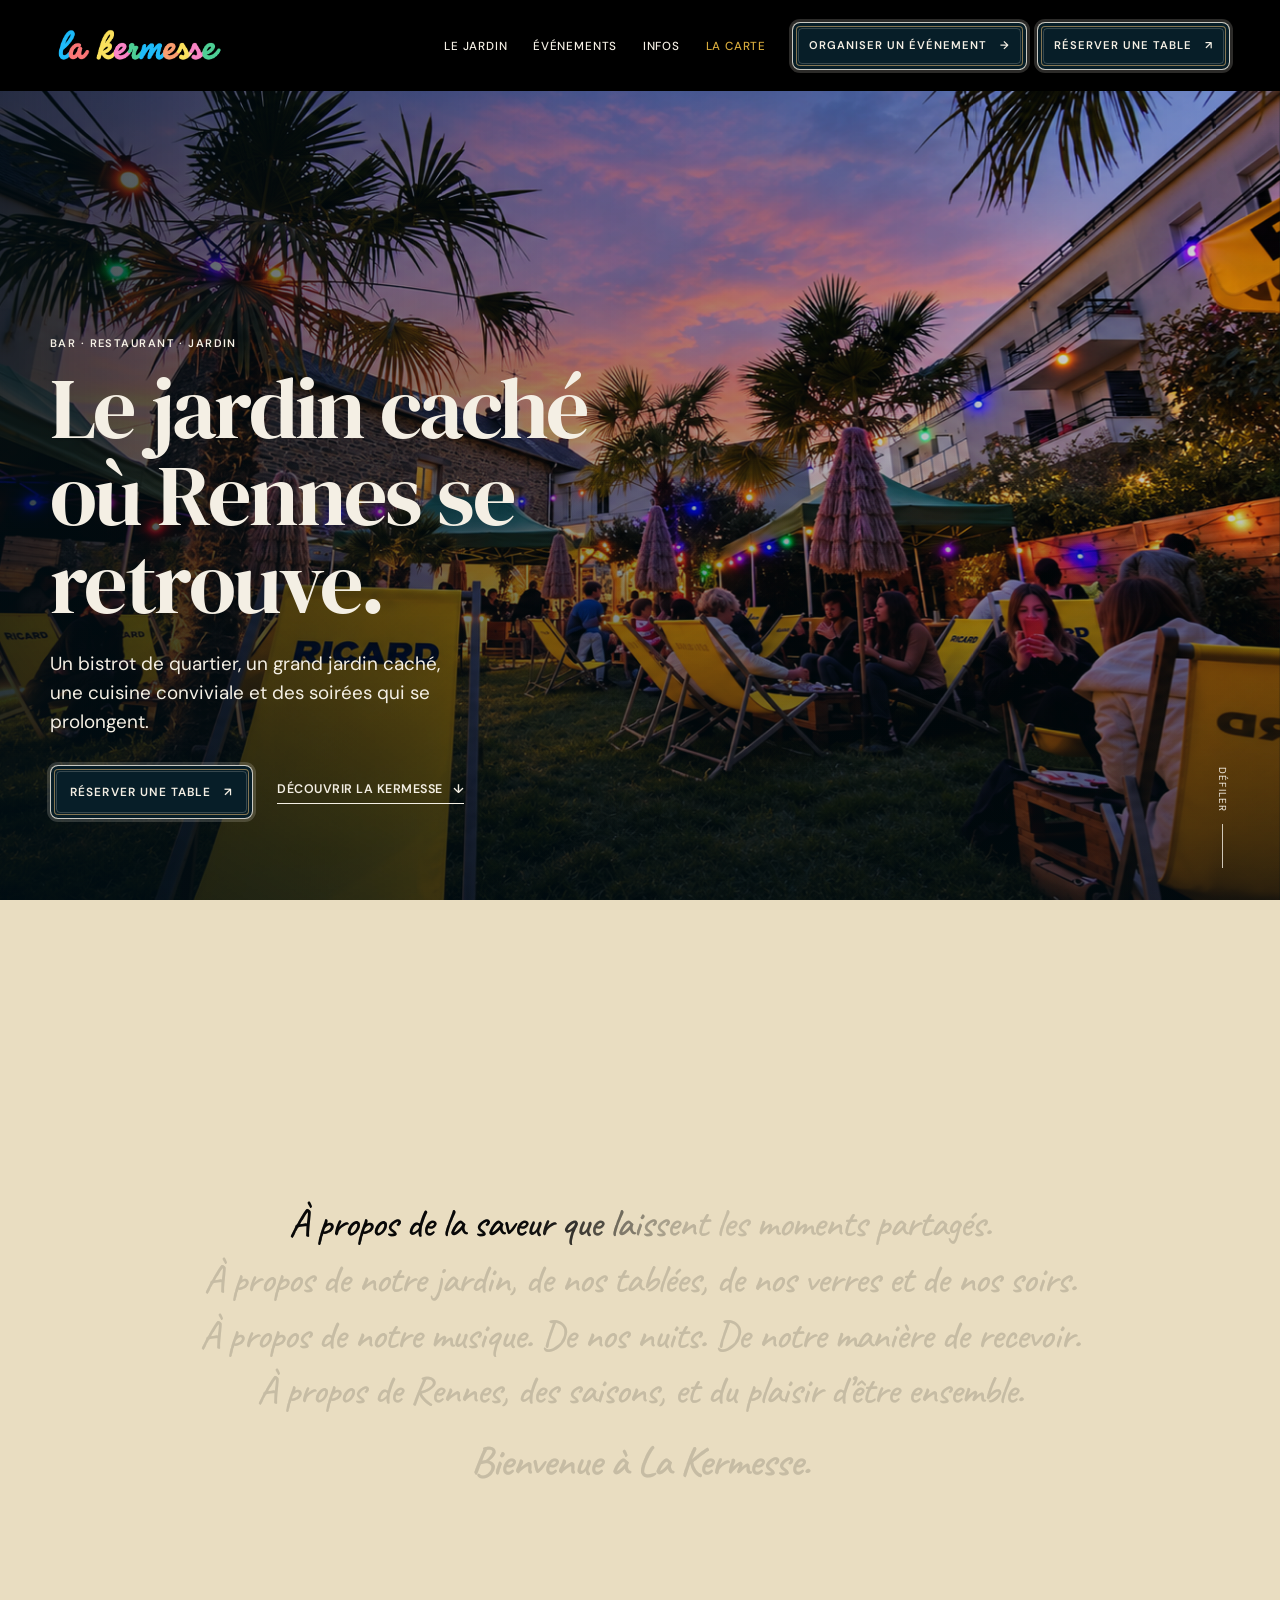
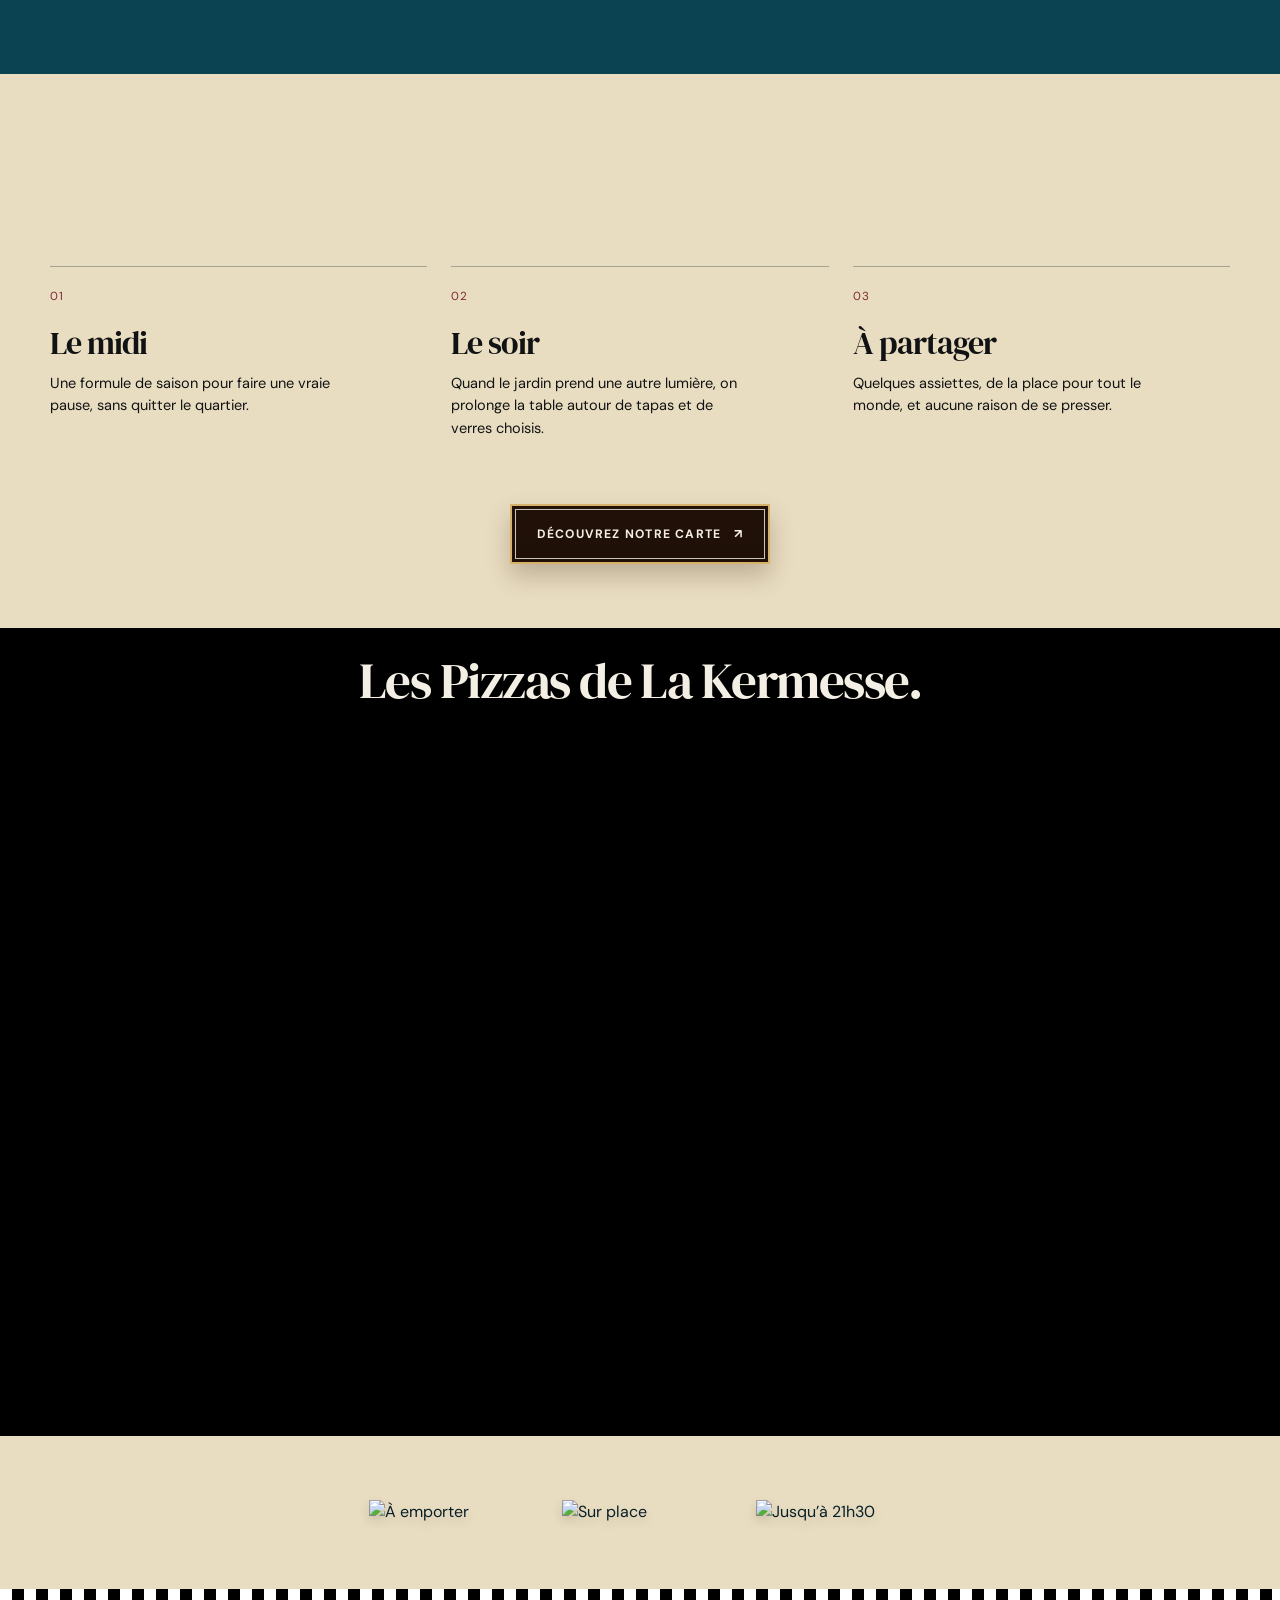
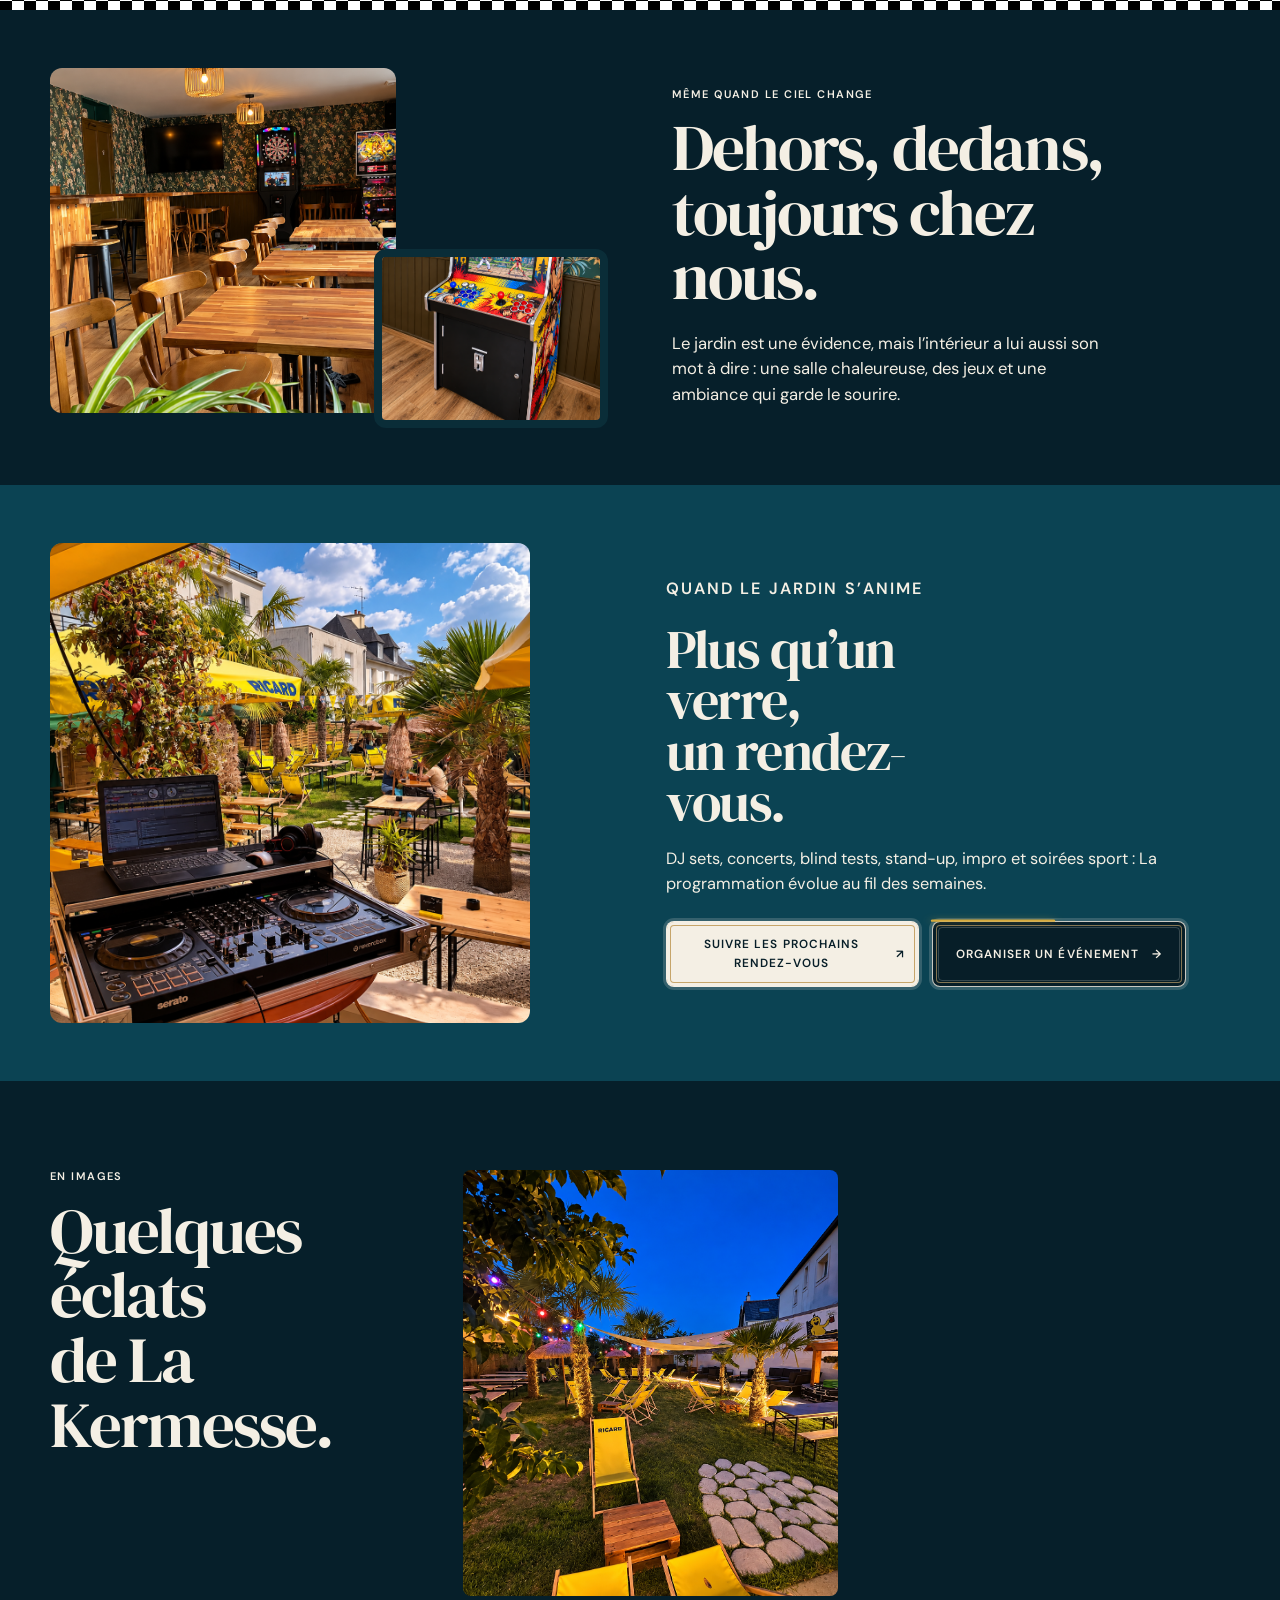
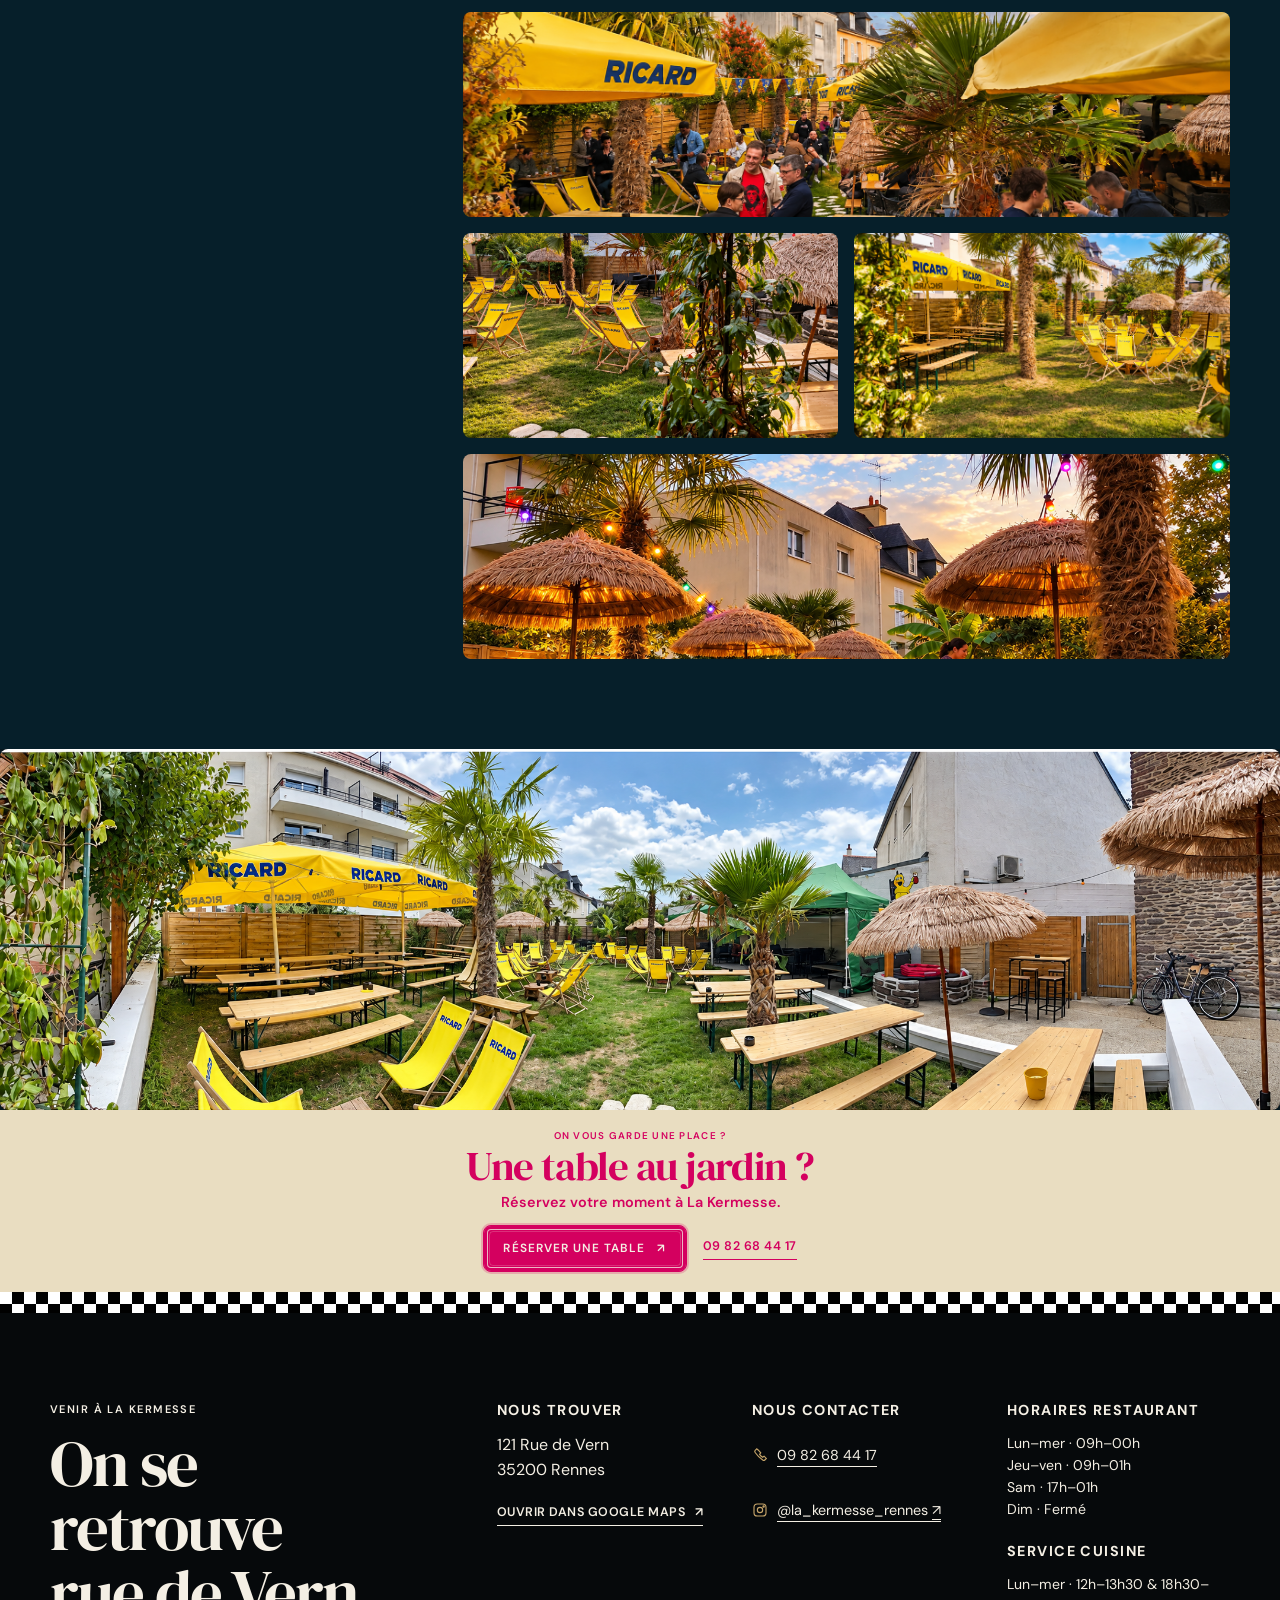
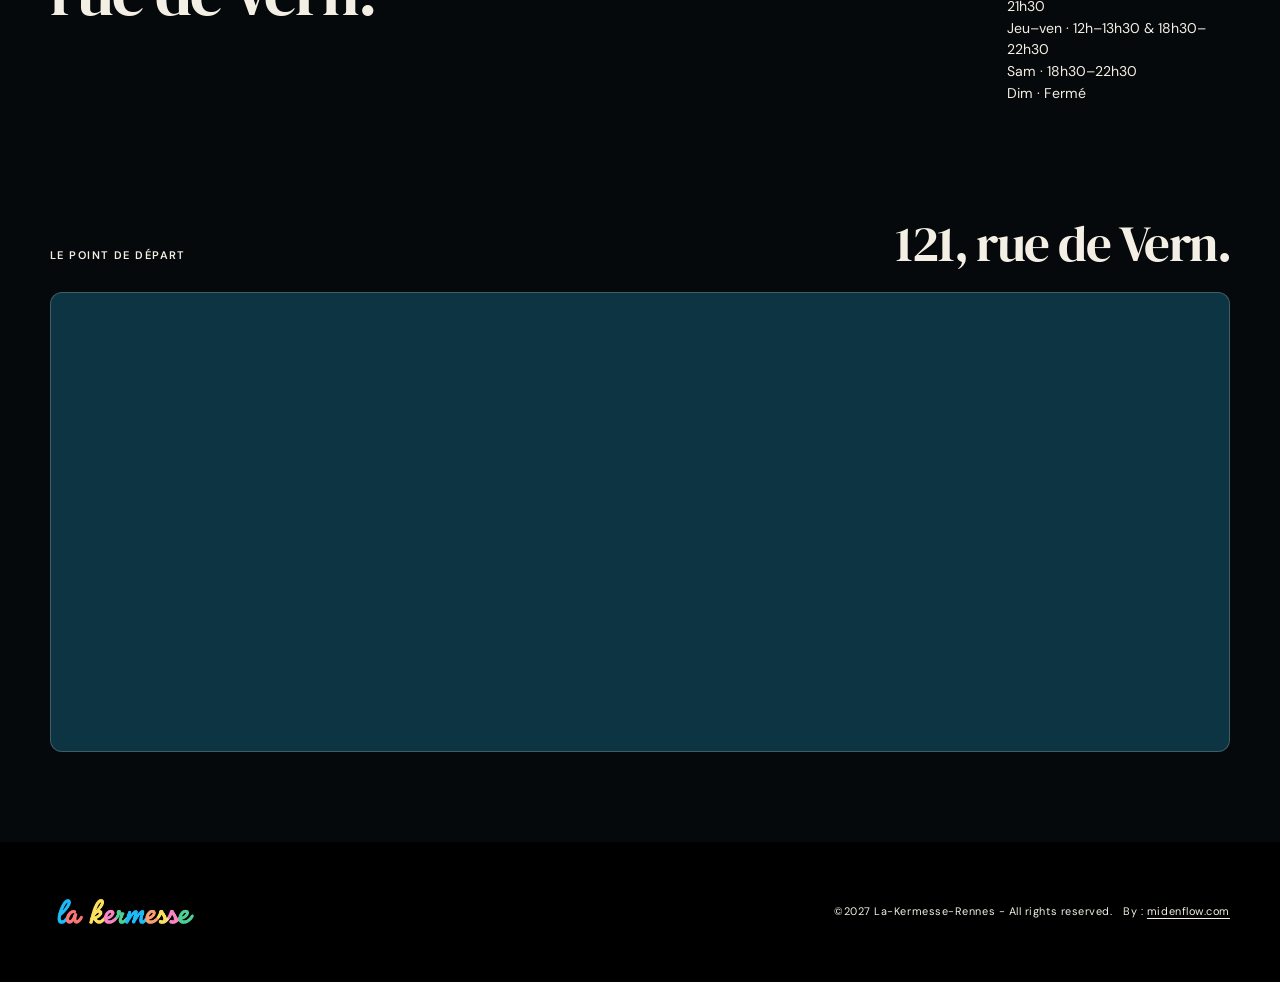
==== index.html @ a11b3341 "feat: add menu page and latest website updates" ====
<!doctype html>
<html lang="fr">
<head>
  <meta charset="utf-8">
  <meta name="viewport" content="width=device-width, initial-scale=1">
  <title>La Kermesse Rennes | Bar, Restaurant &amp; Jardin</title>
  <meta name="description" content="La Kermesse, bar-restaurant et bar à tapas à Rennes : cuisine conviviale, grande terrasse et jardin caché au 121 Rue de Vern.">
  <meta property="og:title" content="La Kermesse Rennes | Bar, Restaurant & Jardin">
  <meta property="og:description" content="Un bistrot de quartier, un grand jardin caché et des soirées qui se prolongent.">
  <meta property="og:type" content="website">
  <meta property="og:image" content="assets/images/01_hero_sunset_people.png">
  <meta name="theme-color" content="#06171f">
  <link rel="icon" type="image/png" href="assets/images/la-kermesse-wordmark-transparent.png">
  <link rel="preconnect" href="https://fonts.googleapis.com">
  <link rel="preconnect" href="https://fonts.gstatic.com" crossorigin>
  <link href="https://fonts.googleapis.com/css2?family=Caveat:wght@500;600;700&family=DM+Sans:opsz,wght@9..40,400;9..40,500;9..40,600&family=DM+Serif+Display:ital@0;1&display=swap" rel="stylesheet">
  <link rel="stylesheet" href="assets/css/styles.css?v=homepage-sidebar-desktop">
  <script type="application/ld+json">
  {"@context":"https://schema.org","@type":"Restaurant","name":"La Kermesse","description":"Bar-restaurant avec jardin et terrasse à Rennes.","address":{"@type":"PostalAddress","streetAddress":"121 Rue de Vern","postalCode":"35200","addressLocality":"Rennes","addressCountry":"FR"},"telephone":"+33982684417","sameAs":["https://www.instagram.com/la_kermesse_rennes/?hl=fr"],"servesCuisine":"Cuisine de saison, tapas"}
  </script>
</head>
<body>
  <a class="skip-link" href="#main">Aller au contenu</a>
  <header class="site-header" data-header>
    <a class="brand" href="#top" aria-label="La Kermesse — accueil"><img src="assets/images/la-kermesse-wordmark-transparent.png" alt="La Kermesse"></a>
    <button class="menu-toggle" type="button" aria-expanded="false" aria-controls="site-menu"><span></span><span></span><span class="sr-only">Ouvrir le menu</span></button>
    <nav id="site-menu" class="site-nav" aria-label="Navigation principale">
      <a href="#jardin">Le Jardin</a>
      <a href="#evenements">Événements</a>
      <a href="#infos">Infos</a>
      <a href="carte.html">La Carte</a>
      <div class="site-nav__actions">
        <a class="button button--nav site-nav__event-button" href="reservation.html?mode=privatisation">Organiser un événement <span aria-hidden="true">→</span></a>
        <a class="button button--nav" href="reservation.html">Réserver une table <span aria-hidden="true">↗</span></a>
      </div>
    </nav>
  </header>

  <main id="main">
    <section id="top" class="hero" aria-labelledby="hero-title">
      <picture>
        <source media="(max-width: 600px)" srcset="assets/images/02_evening_garden_empty_vertical.png">
        <img class="hero__image" src="assets/images/01_hero_sunset_people.png" alt="Le jardin de La Kermesse au coucher du soleil" fetchpriority="high">
      </picture>
      <div class="hero__veil"></div>
      <div class="hero__content wrap">
        <p class="eyebrow hero__eyebrow">BAR · RESTAURANT · JARDIN</p>
        <h1 id="hero-title">Le jardin caché<br>où Rennes se retrouve.</h1>
        <p class="hero__lede">Un bistrot de quartier, un grand jardin caché, une cuisine conviviale et des soirées qui se prolongent.</p>
        <div class="hero__actions">
          <a class="button" href="reservation.html">Réserver une table <span aria-hidden="true">↗</span></a>
          <a class="text-link text-link--light" href="#histoire">Découvrir La Kermesse <span aria-hidden="true">↓</span></a>
        </div>
      </div>
      <p class="hero__scroll" aria-hidden="true">Défiler <span></span></p>
    </section>

    <section id="histoire" class="story" data-story aria-label="L’esprit Kermesse">
      <div class="story__sticky">
        <p class="sr-only">À propos de la saveur que laissent les moments partagés. À propos de notre jardin, de nos tablées, de nos verres et de nos soirs. À propos de notre musique. De nos nuits. De notre manière de recevoir. À propos de Rennes, des saisons, et du plaisir d’être ensemble. Bienvenue à La Kermesse.</p>
        <div class="story__lines" aria-hidden="true">
          <p class="story__line">À propos de la saveur que laissent les moments partagés.</p>
          <p class="story__line">À propos de notre jardin, de nos tablées, de nos verres et de nos soirs.</p>
          <p class="story__line">À propos de notre musique. De nos nuits. De notre manière de recevoir.</p>
          <p class="story__line">À propos de Rennes, des saisons, et du plaisir d’être ensemble.</p>
          <p class="story__line story__line--welcome">Bienvenue à La Kermesse.</p>
        </div>
      </div>
    </section>

    <section id="jardin" class="garden section" aria-labelledby="garden-title">
      <div class="wrap garden__intro reveal">
        <p class="eyebrow">Le jardin caché</p>
        <h2 id="garden-title">Une guinguette qui ne se laisse pas deviner.</h2>
      </div>
      <div class="garden__layout wrap">
        <figure class="garden__primary image-frame reveal"><img src="assets/images/03_day_garden_framed_arch.png" alt="Le jardin arboré et les transats de La Kermesse" loading="lazy" width="1047" height="1502"></figure>
        <div class="garden__text reveal">
          <p>Palmiers, tables au soleil, transats et grands éclats de rire : le jardin est le cœur battant de La Kermesse. Une vraie respiration urbaine, à partager en famille ou entre amis.</p>
          <a class="text-link" href="reservation.html">Réserver au jardin <span aria-hidden="true">→</span></a>
        </div>
        <figure class="garden__secondary image-frame reveal"><img src="assets/images/09_day_garden_wide.png" alt="Grande terrasse ensoleillée de La Kermesse" loading="lazy" width="1672" height="941"></figure>
        <figure class="garden__tertiary image-frame reveal"><img src="assets/images/14_garden_center_canopy.png" alt="Le jardin sous sa voile d'ombrage" loading="lazy" width="1849" height="851"></figure>
      </div>
    </section>

    <section id="carte" class="table-section section" aria-labelledby="table-title">
      <div class="wrap table-section__top">
        <div class="reveal">
          <p class="eyebrow">À table</p>
          <h2 id="table-title">Simple, de saison, à partager.</h2>
        </div>
      </div>
      <div class="wrap moments">
        <article class="moment reveal"><span>01</span><h3>Le midi</h3><p>Une formule de saison pour faire une vraie pause, sans quitter le quartier.</p></article>
        <article class="moment reveal"><span>02</span><h3>Le soir</h3><p>Quand le jardin prend une autre lumière, on prolonge la table autour de tapas et de verres choisis.</p></article>
        <article class="moment reveal"><span>03</span><h3>À partager</h3><p>Quelques assiettes, de la place pour tout le monde, et aucune raison de se presser.</p></article>
      </div>
      <div class="wrap table-section__cta reveal">
        <a class="menu-link-button" href="carte.html">Découvrez notre carte <span aria-hidden="true">↗</span></a>
      </div>
      <section class="pizza-showcase" data-pizza-showcase aria-labelledby="pizza-title">
        <div class="pizza-showcase__sticky">
          <div class="pizza-showcase__header wrap">
            <h3 id="pizza-title">Les Pizzas de La Kermesse.</h3>
          </div>
          <div class="pizza-showcase__viewport" data-pizza-viewport>
            <div class="pizza-showcase__track" data-pizza-list></div>
          </div>
        </div>
      </section>
      <section class="pizza-info-band" aria-label="Disponibilité des pizzas">
        <div class="pizza-info-band__papers">
          <img class="pizza-info-band__paper pizza-info-band__paper--takeaway" src="assets/images/pizza-info/A emporter.png" alt="À emporter">
          <img class="pizza-info-band__paper pizza-info-band__paper--dine-in" src="assets/images/pizza-info/Sur place.png" alt="Sur place">
          <img class="pizza-info-band__paper pizza-info-band__paper--hours" src="assets/images/pizza-info/Jusqu'à 21h30.png" alt="Jusqu’à 21h30">
        </div>
        <div class="pizza-info-band__checker" aria-hidden="true"></div>
      </section>
    </section>

    <section class="living section wrap" aria-labelledby="living-title">
      <div class="living__images reveal"><figure><img src="assets/images/06_indoor_room.png" alt="La salle intérieure chaleureuse de La Kermesse" loading="lazy" width="941" height="1672"></figure><figure><img src="assets/images/08_arcade_machine.png" alt="Borne d'arcade dans la salle de La Kermesse" loading="lazy" width="1086" height="1448"></figure></div>
      <div class="living__copy reveal"><p class="eyebrow">Même quand le ciel change</p><h2 id="living-title">Dehors, dedans, toujours chez nous.</h2><p>Le jardin est une évidence, mais l’intérieur a lui aussi son mot à dire : une salle chaleureuse, des jeux et une ambiance qui garde le sourire.</p></div>
    </section>

    <section id="evenements" class="events section" aria-labelledby="events-title">
      <div class="events__inner wrap">
        <div class="events__image"><img src="assets/images/04_dj_booth_event.png" alt="DJ installé dans le jardin de La Kermesse" loading="lazy" width="1087" height="1447"></div>
        <div class="events__content reveal"><p class="eyebrow">Quand le jardin s’anime</p><h2 id="events-title">Plus qu’un verre,<br>un rendez-vous.</h2><p>DJ sets, concerts, blind tests, stand-up, impro et soirées sport : La programmation évolue au fil des semaines.</p><div class="events__actions"><a class="button button--cream" href="https://www.instagram.com/la_kermesse_rennes/?hl=fr" target="_blank" rel="noopener">Suivre les prochains rendez-vous <span aria-hidden="true">↗</span></a><a class="button events__private-button" href="reservation.html?mode=privatisation"><svg class="events__private-tracer" viewBox="0 0 100 42" preserveAspectRatio="none" aria-hidden="true" focusable="false"><rect x="1" y="1" width="98" height="40" pathLength="100" /></svg>Organiser un événement <span aria-hidden="true">→</span></a></div></div>
      </div>
    </section>

    <section class="gallery section wrap" aria-labelledby="gallery-title">
      <div class="gallery__heading reveal"><p class="eyebrow">En images</p><h2 id="gallery-title">Quelques éclats<br>de La Kermesse.</h2></div>
      <div class="gallery__grid">
        <figure class="gallery__item gallery__item--tall reveal"><img src="assets/images/02_evening_garden_empty_vertical.png" alt="Le jardin à l'heure bleue" loading="lazy" width="1087" height="1447"></figure>
        <figure class="gallery__item gallery__item--wide reveal"><img src="assets/images/10_people_garden_group.png" alt="Une ambiance conviviale dans le jardin" loading="lazy" width="1672" height="941"></figure>
        <figure class="gallery__item reveal"><img src="assets/images/07_day_garden_foreground_plant.png" alt="Végétation et terrasse au jardin" loading="lazy" width="1087" height="1447"></figure>
        <figure class="gallery__item reveal"><img src="assets/images/13_garden_left_entrance.png" alt="Terrasse et palmiers de La Kermesse" loading="lazy" width="1851" height="850"></figure>
        <figure class="gallery__item gallery__item--wide reveal"><img src="assets/images/05_golden_hour_people.png" alt="Les clients dans le jardin à l'heure dorée" loading="lazy" width="1254" height="1254"></figure>
      </div>
    </section>

    <figure class="pano" aria-label="Vue panoramique du jardin"><img src="assets/images/12_pano_terrace.png" alt="Vue panoramique de la terrasse de La Kermesse" loading="lazy" width="2160" height="728"></figure>

    <section class="reserve-band section" aria-labelledby="reserve-title"><div class="wrap reserve-band__inner reveal"><p class="eyebrow">On vous garde une place ?</p><h2 id="reserve-title">Une table au jardin ?</h2><p>Réservez votre moment à La Kermesse.</p><div><a class="button button--cream" href="reservation.html">Réserver une table <span aria-hidden="true">↗</span></a><a class="text-link text-link--light" href="tel:+33982684417">09 82 68 44 17</a></div></div><div class="reserve-band__checker" aria-hidden="true"></div></section>

    <section id="infos" class="info section wrap" aria-labelledby="info-title">
      <div class="info__intro reveal"><p class="eyebrow">Venir à La Kermesse</p><h2 id="info-title">On se retrouve<br>rue de Vern.</h2></div>
      <div class="info__details reveal"><div><h3>Nous trouver</h3><address>121 Rue de Vern<br>35200 Rennes</address><a class="text-link" href="https://www.google.com/maps/search/?api=1&query=121+Rue+de+Vern,+35200+Rennes,+France" target="_blank" rel="noopener">Ouvrir dans Google Maps <span aria-hidden="true">↗</span></a></div><div><h3>Nous contacter</h3><a class="info-link info-link--icon" href="tel:+33982684417"><svg viewBox="0 0 24 24" aria-hidden="true" focusable="false"><path d="M7.1 2.8 4.8 5.1c-.8.8-.8 2.2-.1 3.1 3.2 4.5 6.9 8.2 11.4 11.4.9.7 2.3.7 3.1-.1l2.3-2.3-3.4-3.4-2.2 1.6c-1.8-1.1-3.3-2.6-4.4-4.4l1.6-2.2-3.5-4z"/></svg><span>09 82 68 44 17</span></a><a class="info-link info-link--icon" href="https://www.instagram.com/la_kermesse_rennes/?hl=fr" target="_blank" rel="noopener"><svg viewBox="0 0 24 24" aria-hidden="true" focusable="false"><rect x="3" y="3" width="18" height="18" rx="5"/><circle cx="12" cy="12" r="4"/><circle cx="17.4" cy="6.6" r="1"/></svg><span>@la_kermesse_rennes <span aria-hidden="true">↗</span></span></a></div><div class="hours"><h3>Horaires restaurant</h3><p>Lun–mer · 09h–00h<br>Jeu–ven · 09h–01h<br>Sam · 17h–01h<br>Dim · Fermé</p><h3>Service cuisine</h3><p>Lun–mer · 12h–13h30 &amp; 18h30–21h30<br>Jeu–ven · 12h–13h30 &amp; 18h30–22h30<br>Sam · 18h30–22h30<br>Dim · Fermé</p></div></div>
    </section>
    <section class="map-section wrap reveal" aria-labelledby="map-title"><div class="map-section__head"><p class="eyebrow">Le point de départ</p><h2 id="map-title">121, rue de Vern.</h2></div><div class="map-frame"><iframe title="Carte interactive : La Kermesse, 121 Rue de Vern, Rennes" src="https://www.google.com/maps?q=121+Rue+de+Vern,+35200+Rennes,+France&amp;z=15&amp;output=embed" loading="lazy" referrerpolicy="no-referrer-when-downgrade" allowfullscreen></iframe></div></section>
  </main>
  <footer class="site-footer"><div class="wrap"><a class="brand brand--footer" href="#top" aria-label="La Kermesse — haut de page"><img src="assets/images/la-kermesse-wordmark-transparent.png" alt="La Kermesse"></a><p>©2027 La-Kermesse-Rennes - All rights reserved. &nbsp; By : <a href="https://midenflow.com" target="_blank" rel="noopener">midenflow.com</a></p></div></footer>
  <script src="assets/data/menu-data.js"></script>
  <script src="assets/js/site.js?v=homepage-menu-link"></script>
</body>
</html>
---- assets/css/styles.css ----
:root {
  --ink: #071e28;
  --petrol: #0d3442;
  --night: #06171f;
  --cream: #f4efe4;
  --sand: #dfd2bc;
  --gold: #c6a56a;
  --gold-glint: #d6aa3c;
  --accent-pink: #d4005f;
  --line: rgba(244, 239, 228, .22);
  --radius-sm: 8px;
  --radius-md: 12px;
  --grain-image: url("data:image/svg+xml,%3Csvg xmlns='http://www.w3.org/2000/svg' width='180' height='180' viewBox='0 0 180 180'%3E%3Cfilter id='n'%3E%3CfeTurbulence type='fractalNoise' baseFrequency='.9' numOctaves='3' stitchTiles='stitch'/%3E%3C/filter%3E%3Crect width='100%25' height='100%25' filter='url(%23n)' opacity='.68'/%3E%3C/svg%3E");
  --texture-wood: url("../images/textures/dark-wood.png");
  --texture-cream: url("../images/textures/cream-texture.png");
  --texture-petrol-light: url("../images/textures/petrol-light.png");
  --texture-petrol-dark: url("../images/textures/petrol-dark.png");
  --texture-dark: url("../images/textures/dark-texture.png");
  --serif: "DM Serif Display", Georgia, serif;
  --sans: "DM Sans", Arial, sans-serif;
  --wrap: 1180px;
}

* { box-sizing: border-box; }
html { scroll-behavior: smooth; }
body { margin: 0; background: var(--night); color: var(--cream); font-family: var(--sans); font-size: 16px; line-height: 1.55; }
img { display: block; max-width: 100%; }
a { color: inherit; text-decoration: none; }
button { font: inherit; }
h1, h2, h3, h4, p { margin-top: 0; }
h1, h2, h3 { font-family: var(--serif); font-weight: 400; line-height: .99; letter-spacing: -.03em; }
h1 { font-size: clamp(3.8rem, 8.3vw, 8.1rem); }
h2 { font-size: clamp(2.65rem, 5.1vw, 5rem); }
h3 { font-size: 2rem; }

.sr-only { position: absolute !important; width: 1px; height: 1px; padding: 0; margin: -1px; overflow: hidden; clip: rect(0, 0, 0, 0); white-space: nowrap; border: 0; }
.skip-link { position: fixed; z-index: 100; top: 1rem; left: 1rem; padding: .6rem .9rem; background: var(--cream); color: var(--ink); transform: translateY(-200%); }
.skip-link:focus { transform: none; }
.wrap { width: min(calc(100% - 3rem), var(--wrap)); margin-inline: auto; }
.section { padding: clamp(4.5rem, 7vw, 6.5rem) 0; }
.eyebrow { margin: 0 0 .9rem; font-size: .69rem; font-weight: 600; line-height: 1.2; letter-spacing: .13em; text-transform: uppercase; }

.button { position: relative; isolation: isolate; display: inline-flex; align-items: center; justify-content: center; gap: .8rem; min-height: 3.35rem; padding: .85rem 1.2rem; border: 1px solid rgba(244, 239, 228, .82); border-radius: var(--radius-sm); background: var(--ink); box-shadow: inset 0 0 0 3px var(--ink), inset 0 0 0 4px rgba(198, 165, 106, .66), 0 0 0 3px rgba(244, 239, 228, .18); color: var(--cream); font-size: .74rem; font-weight: 600; letter-spacing: .09em; text-align: center; text-transform: uppercase; transition: transform .25s ease, background .25s ease, box-shadow .25s ease, color .25s ease; }
.button::after { content: ""; position: absolute; inset: 5px; border: 1px solid rgba(244, 239, 228, .2); border-radius: 4px; pointer-events: none; transition: inset .25s ease, border-color .25s ease; }
.button:hover { background: #143f4e; color: var(--cream); box-shadow: inset 0 0 0 3px #143f4e, inset 0 0 0 4px var(--gold), 0 0 0 4px rgba(198, 165, 106, .36); transform: translateY(-2px); }
.button:hover::after { inset: 3px; border-color: rgba(244, 239, 228, .55); }
.button:focus-visible, .text-link:focus-visible, .info-link:focus-visible { outline: 2px solid var(--gold); outline-offset: 4px; }
.button--cream { background: var(--cream); color: var(--ink); box-shadow: inset 0 0 0 3px var(--cream), inset 0 0 0 4px var(--gold), 0 0 0 3px rgba(244, 239, 228, .18); }
.button--cream:hover { background: #fffaf0; color: var(--ink); }
.button--nav { min-height: 3rem; padding: .7rem 1rem; font-size: .7rem; }
.text-link { display: inline-flex; gap: .6rem; padding-bottom: .2rem; border-bottom: 1px solid currentColor; font-size: .78rem; font-weight: 600; letter-spacing: .04em; text-transform: uppercase; transition: opacity .2s; }
.text-link:hover { opacity: .66; }
.text-link--light { color: var(--cream); }

.site-header { position: absolute; z-index: 10; top: 0; right: 0; left: 0; display: flex; align-items: center; justify-content: space-between; height: 5.7rem; padding: 0 max(1.5rem, calc((100vw - var(--wrap)) / 2)); background: #000; color: var(--cream); transition: background .25s, box-shadow .25s; }
.site-header.is-scrolled { position: fixed; background: #000; box-shadow: 0 1px 0 rgba(255, 255, 255, .1); backdrop-filter: blur(10px); }
.brand { display: block; width: 178px; height: 52px; overflow: hidden; }
.brand img { width: 100%; height: 100%; object-fit: cover; object-position: center 52%; }
.site-nav { display: flex; align-items: center; gap: 1.6rem; font-size: .73rem; font-weight: 500; letter-spacing: .07em; text-transform: uppercase; }
.site-nav > a:not(.button) { transition: opacity .2s; }
.site-nav > a:not(.button):hover { opacity: .65; }
.site-nav > a[href="carte.html"] { color: var(--gold-glint); }
.site-nav__actions { display: flex; align-items: center; gap: .65rem; }
.menu-toggle { display: none; padding: .7rem; border: 0; background: none; color: inherit; }
.menu-toggle > span:not(.sr-only) { display: block; width: 1.65rem; height: 1px; margin: .38rem; background: currentColor; }

.hero { position: relative; display: grid; align-items: end; min-height: 100svh; overflow: hidden; background: var(--night); color: var(--cream); }
.hero picture, .hero__image, .hero__veil { position: absolute; inset: 0; width: 100%; height: 100%; }
.hero__image { object-fit: cover; object-position: center 52%; animation: hero-enter 1.6s ease-out both; }
.hero__veil { background: linear-gradient(90deg, rgba(1, 14, 20, .76), rgba(1, 14, 20, .34) 46%, rgba(1, 14, 20, .16)), linear-gradient(0deg, rgba(1, 14, 20, .58), transparent 50%); }
.hero__content { position: relative; z-index: 1; padding-bottom: clamp(4rem, 9vh, 7rem); }
.hero__eyebrow { animation: rise .7s .25s both; }
.hero h1 { max-width: 710px; margin-bottom: 1.35rem; font-size: clamp(3.5rem, 6.7vw, 6.7rem); line-height: 1.02; animation: rise .8s .34s both; }
.hero__lede { max-width: 415px; margin-bottom: 1.8rem; font-size: clamp(1rem, 1.6vw, 1.18rem); animation: rise .8s .45s both; }
.hero__actions { display: flex; align-items: center; gap: 1.5rem; animation: rise .8s .56s both; }
.hero__scroll { position: absolute; right: max(1.5rem, calc((100vw - var(--wrap)) / 2)); bottom: 2rem; display: flex; align-items: center; gap: .7rem; margin: 0; font-size: .63rem; letter-spacing: .12em; writing-mode: vertical-rl; text-transform: uppercase; }
.hero__scroll span { width: 1px; height: 44px; background: var(--cream); opacity: .8; }

.story, .living, .gallery, .info, .map-section { width: 100%; padding-inline: max(1.5rem, calc((100vw - var(--wrap)) / 2)); }
.story { position: relative; isolation: isolate; min-height: 205svh; padding-block: 0; background-color: #e9ddc1; color: #080808; }
.story::before { content: ""; position: absolute; z-index: 0; inset: 0; background: var(--texture-cream) 50% center / cover no-repeat; animation: texture-pan-left 34s ease-in-out infinite alternate; pointer-events: none; will-change: background-position; }
.story__sticky { position: sticky; z-index: 1; top: 0; display: grid; align-items: center; min-height: 100svh; padding-block: clamp(4.5rem, 9vh, 7.5rem); }
.story__lines { width: min(1120px, 82vw); margin-inline: auto; text-align: center; }
.story__line { max-width: 100%; margin: 0 0 clamp(.42rem, 1vw, .82rem); color: #080808; font-family: "Caveat", cursive; font-size: clamp(2rem, 3.1vw, 3.9rem); font-weight: 500; letter-spacing: -.025em; line-height: 1.08; text-align: center; text-wrap: balance; }
.story__char { opacity: .15; text-shadow: 0 .25px 0 rgba(0, 0, 0, .32); will-change: opacity; }
.story__line--welcome { margin-top: clamp(1rem, 2.2vw, 1.7rem); font-size: clamp(2.1rem, 3.3vw, 4.05rem); font-weight: 600; }

.garden { position: relative; isolation: isolate; overflow: hidden; background-color: #0b4353; color: var(--cream); }
.garden::before { content: ""; position: absolute; z-index: 0; inset: -7% -9%; background: var(--texture-petrol-light) 48% center / cover no-repeat; animation: texture-drift-left 38s -6s ease-in-out infinite alternate; pointer-events: none; will-change: transform; }
.garden > * { position: relative; z-index: 1; }
.garden__intro { display: grid; grid-template-columns: 1fr 2fr; align-items: end; margin-bottom: 2.8rem; }
.garden__intro h2 { max-width: 690px; margin: 0; }
.garden__layout { display: grid; grid-template-columns: 1.06fr .72fr .75fr; grid-template-rows: auto auto; align-items: center; gap: 1.5rem; }
.garden figure { margin: 0; }
.image-frame { overflow: hidden; padding: .45rem; border: 1px solid var(--line); border-radius: var(--radius-md); }
.image-frame img { width: 100%; height: 100%; object-fit: cover; }
.garden__primary { grid-row: span 2; height: 590px; }
.garden__primary img { object-position: center; }
.garden__text { padding: 1rem 1.5rem 1rem 2rem; font-size: 1.04rem; }
.garden__text p { margin-bottom: 1.6rem; }
.garden__secondary { height: 230px; }
.garden__tertiary { grid-column: 2 / 4; height: 240px; }

.table-section { position: relative; isolation: isolate; padding-top: clamp(3.75rem, 5vw, 4.75rem); padding-bottom: 0; background-color: #e9ddc1; color: #111213; }
.table-section::before { content: ""; position: absolute; z-index: 0; inset: 0; background: var(--texture-cream) 54% center / cover no-repeat; animation: texture-pan-left 36s -12s ease-in-out infinite alternate; pointer-events: none; will-change: background-position; }
.table-section > * { position: relative; z-index: 1; }
.table-section .eyebrow { color: #7e2a34; }
.table-section__top { display: block; }
.table-section h2 { margin-bottom: 0; white-space: nowrap; }
.moments { display: grid; grid-template-columns: repeat(3, 1fr); gap: 1.5rem; margin-top: clamp(1.8rem, 2.8vw, 2.5rem); }
.moment { padding-top: 1rem; border-top: 1px solid rgba(7, 30, 40, .3); }
.moment > span { color: #7e2a34; font-size: .73rem; letter-spacing: .09em; }
.moment h3 { margin: 1.3rem 0 .8rem; font-size: 2rem; }
.moment p { max-width: 290px; margin-bottom: 0; font-size: .91rem; }
.table-section__cta { display: flex; justify-content: center; padding-block: clamp(2.75rem, 5vw, 4.5rem); }
.menu-link-button { display: inline-flex; align-items: center; justify-content: center; gap: .8rem; min-height: 3.7rem; padding: .85rem 1.55rem; border: 2px solid rgba(240, 201, 119, .88); outline: 1px solid rgba(244, 239, 228, .8); outline-offset: -6px; background-color: #241309; background-image: linear-gradient(rgba(24, 11, 4, .28), rgba(24, 11, 4, .42)), var(--texture-wood); background-position: center; background-size: cover; box-shadow: 0 12px 24px rgba(52, 28, 9, .24); color: var(--cream); font-size: .76rem; font-weight: 700; letter-spacing: .1em; text-align: center; text-transform: uppercase; transition: transform .2s ease, box-shadow .2s ease, background-color .2s ease; }
.menu-link-button:hover { transform: translateY(-2px); box-shadow: 0 16px 28px rgba(52, 28, 9, .32); }
.menu-link-button:focus-visible { outline: 3px solid #7e2a34; outline-offset: 4px; }
.menu-link-button span { font-size: 1.05em; }
.pizza-showcase { --pizza-background: #000; --pizza-foreground: var(--cream); position: relative; margin-top: 0; overflow: clip; background: var(--pizza-background); color: var(--pizza-foreground); }
.pizza-showcase__sticky { padding: clamp(2.25rem, 5vw, 4.75rem) 0; }
.pizza-showcase__header { position: relative; min-height: 7.5rem; margin-bottom: clamp(.75rem, 1.6vw, 1.5rem); text-align: center; }
.pizza-showcase__header h3 { width: 100%; margin: 0; font-size: clamp(2.35rem, 4vw, 4.4rem); line-height: 1; white-space: nowrap; }
.pizza-showcase__viewport { width: 100%; overflow-x: clip; overflow-y: visible; }
.pizza-showcase__track { display: grid; grid-template-columns: repeat(3, minmax(0, 1fr)); gap: clamp(1.2rem, 2.6vw, 2.3rem); width: min(calc(100% - 3rem), var(--wrap)); margin: 0 auto; }
.pizza-card { min-width: 0; }
.pizza-card__disc { position: relative; display: grid; place-items: center; width: 100%; aspect-ratio: 1; overflow: visible; border: clamp(7px, 1vw, 12px) solid rgba(244, 239, 228, .9); border-radius: 50%; background: var(--cream); box-shadow: inset 0 0 0 1px rgba(7, 30, 40, .1), 0 16px 30px rgba(4, 20, 28, .18); }
.pizza-card__image { display: block; width: 78%; height: 78%; object-fit: contain; transform-origin: center; will-change: transform; }
.pizza-card__copy { padding: 1.1rem .15rem 0; }
.pizza-card__name { margin: 0; color: currentColor; font-family: var(--serif); font-size: clamp(1.7rem, 2.3vw, 2.55rem); font-weight: 400; line-height: .98; }
.pizza-card__ingredients { min-height: 3.2em; margin: .55rem 0 0; color: currentColor; font-family: var(--serif); font-size: .98rem; font-style: italic; line-height: 1.28; opacity: .9; }
.pizza-card__price-badge { position: absolute; z-index: 2; top: clamp(-2rem, -2.3vw, -1.15rem); right: clamp(-2rem, -2.3vw, -1.15rem); display: grid; place-items: center; width: clamp(4rem, 6.2vw, 5.5rem); aspect-ratio: 100 / 112; color: #0b1113; font-family: var(--sans); font-size: clamp(.65rem, 1vw, .88rem); font-weight: 700; letter-spacing: .02em; line-height: 1; white-space: nowrap; }
.pizza-card__price-mark { position: absolute; inset: 0; width: 100%; height: 100%; overflow: visible; }
.pizza-card__ribbon { fill: rgba(12, 17, 19, .1); stroke: #0b1113; stroke-linejoin: round; stroke-width: 2.25; }
.pizza-card__seal { fill: rgba(244, 239, 228, .93); stroke: #0b1113; stroke-linejoin: round; stroke-width: 2.8; }
.pizza-card__seal-line { fill: none; stroke: #0b1113; stroke-dasharray: 3 2.2; stroke-linejoin: round; stroke-width: 1.35; }
.pizza-card__price-text { position: relative; z-index: 1; transform: translateY(-.15rem); }
.pizza-showcase.is-enhanced { padding: 0; }
.pizza-showcase.is-enhanced .pizza-showcase__sticky { position: sticky; top: var(--pizza-sticky-offset, 5.7rem); display: flex; flex-direction: column; height: calc(100svh - var(--pizza-sticky-offset, 5.7rem)); min-height: 0; padding: clamp(1.2rem, 3vh, 2.25rem) 0; overflow: visible; }
.pizza-showcase.is-enhanced .pizza-showcase__header { flex: 0 0 auto; }
.pizza-showcase.is-enhanced .pizza-showcase__viewport { flex: 1 1 auto; min-height: 0; display: flex; align-items: center; padding-block: clamp(2rem, 5vh, 3.6rem) clamp(1.25rem, 3vh, 2.4rem); }
.pizza-showcase.is-enhanced .pizza-showcase__track { display: flex; align-items: flex-start; gap: clamp(2rem, 3vw, 3.5rem); width: max-content; max-width: none; margin: 0; padding-inline: max(1.5rem, calc((100vw - var(--wrap)) / 2)); }
.pizza-showcase.is-enhanced .pizza-card { flex: 0 0 clamp(18.5rem, 26vw, 27rem); }
.pizza-showcase.is-enhanced .pizza-card__disc { width: min(100%, min(44vh, 26vw)); margin-inline: auto; }
.pizza-info-band { width: 100%; overflow: hidden; background: var(--texture-cream) center / cover no-repeat; color: var(--ink); }
.pizza-info-band__papers { display: flex; align-items: center; justify-content: center; gap: clamp(1.4rem, 3vw, 2.85rem); height: clamp(9.4rem, 12vw, 11.5rem); padding: .6rem max(1.5rem, calc((100vw - var(--wrap)) / 2)); perspective: 800px; }
.pizza-info-band__paper { display: block; width: clamp(9.7rem, 11.5vw, 11.15rem); height: auto; transform-origin: 50% 8%; transform-style: preserve-3d; will-change: transform; filter: drop-shadow(0 5px 5px rgba(31, 24, 14, .14)); }
.pizza-info-band__paper--takeaway { animation: paper-breeze-takeaway 6.2s cubic-bezier(.45, .05, .55, .95) infinite; }
.pizza-info-band__paper--dine-in { animation: paper-breeze-dine-in 6.9s -1.1s cubic-bezier(.45, .05, .55, .95) infinite; }
.pizza-info-band__paper--hours { animation: paper-breeze-hours 5.8s -2s cubic-bezier(.45, .05, .55, .95) infinite; }
.pizza-info-band__checker { height: clamp(1.15rem, 1.65vw, 1.6rem); background-color: #fff; background-image: conic-gradient(#000 25%, #fff 0 50%, #000 0 75%, #fff 0); background-position: 0 0; background-size: 24px 24px; animation: checker-drift-left 6.5s linear infinite; }

.living { position: relative; isolation: isolate; display: grid; grid-template-columns: 1fr 1fr; align-items: center; gap: clamp(2.75rem, 5vw, 4.5rem); padding-block: clamp(3.25rem, 4.5vw, 4.5rem); overflow: hidden; background-color: #061f2a; color: var(--cream); }
.living::before { content: ""; position: absolute; z-index: 0; inset: -7% -9%; background: var(--texture-petrol-dark) 46% center / cover no-repeat; animation: texture-drift-left 40s -17s ease-in-out infinite alternate; pointer-events: none; will-change: transform; }
.living > * { position: relative; z-index: 1; }
.living__images { position: relative; min-height: clamp(22.5rem, 28vw, 25rem); }
.living__images figure { position: absolute; margin: 0; overflow: hidden; border-radius: var(--radius-md); }
.living__images figure:first-child { top: 0; left: 0; width: 62%; height: clamp(21rem, 27vw, 24rem); }
.living__images figure:last-child { right: 0; bottom: 0; width: 42%; height: clamp(10.75rem, 14vw, 12rem); border: 8px solid #0a2d38; }
.living__images img { width: 100%; height: 100%; object-fit: cover; }
.living__images figure:first-child img { object-position: center; }
.living__images figure:last-child img { object-position: bottom; }
.living__copy { max-width: 440px; }
.living__copy h2 { margin-bottom: 1.35rem; }
.living__copy > p:last-child { margin-bottom: 0; font-size: 1.04rem; }

.events { position: relative; isolation: isolate; padding-block: clamp(3.25rem, 4.5vw, 4.5rem); overflow: hidden; background-color: #0b4353; color: var(--cream); }
.events::before { content: ""; position: absolute; z-index: 0; inset: -7% -9%; background: var(--texture-petrol-light) 54% center / cover no-repeat; animation: texture-drift-left 37s -21s ease-in-out infinite alternate; pointer-events: none; will-change: transform; }
.events > * { position: relative; z-index: 1; }
.events__inner { display: grid; grid-template-columns: minmax(0, 1fr) minmax(0, 1fr); align-items: center; gap: clamp(2.5rem, 4vw, 4rem); }
.events__image { width: min(100%, 30rem); aspect-ratio: 1 / 1; overflow: hidden; border-radius: var(--radius-md); }
.events__image img { width: 100%; height: 100%; object-fit: cover; object-position: center 46%; }
.events__content { align-self: center; max-width: 520px; }
.events__content h2 { max-width: 11ch; margin-bottom: 1.1rem; font-size: clamp(3rem, 4.2vw, 5rem); line-height: .95; }
.events__content > p { max-width: 500px; margin-bottom: 1.55rem; font-size: 1.02rem; }
.events__actions { display: flex; align-items: stretch; gap: .8rem; }
.events__actions .button { flex: 1 1 0; min-width: 0; padding-inline: .85rem; }
.events .button { border-color: rgba(244, 239, 228, .82); background: var(--ink); box-shadow: inset 0 0 0 3px var(--ink), inset 0 0 0 4px rgba(198, 165, 106, .66), 0 0 0 3px rgba(244, 239, 228, .18); color: var(--cream); }
.events .button--cream { background: var(--cream); color: var(--ink); box-shadow: inset 0 0 0 3px var(--cream), inset 0 0 0 4px var(--gold), 0 0 0 3px rgba(244, 239, 228, .18); }
.events .button::after { border-color: rgba(244, 239, 228, .2); }
.events .button:hover { background: #143f4e; box-shadow: inset 0 0 0 3px #143f4e, inset 0 0 0 4px var(--gold), 0 0 0 4px rgba(198, 165, 106, .36); color: var(--cream); }
.events .button--cream:hover { background: #fffaf0; color: var(--ink); }
.events .button:hover::after { border-color: rgba(244, 239, 228, .55); }
.events__private-button { overflow: visible; }
.events__private-tracer { position: absolute; z-index: 2; inset: -3px; width: calc(100% + 6px); height: calc(100% + 6px); overflow: visible; pointer-events: none; }
.events__private-tracer rect { fill: none; stroke: var(--gold-glint); stroke-width: 1.4; stroke-linecap: round; stroke-dasharray: 17 83; stroke-dashoffset: 0; filter: drop-shadow(0 0 2px rgba(214, 170, 60, .45)); animation: gold-trace 4.3s linear infinite; }
.events__private-button:hover .events__private-tracer rect { stroke: #ffe4a0; filter: drop-shadow(0 0 3px rgba(214, 170, 60, .65)); }

.pano { width: min(100%, 1680px); aspect-ratio: 2160 / 609; margin: 0 auto; overflow: hidden; border-radius: var(--radius-sm); background: #000; }
.pano img { width: 100%; height: 100%; object-fit: cover; object-position: center 44.5%; }
.gallery { position: relative; isolation: isolate; display: grid; grid-template-columns: 1fr 2.2fr; gap: 4rem; background-color: #061f2a; color: var(--cream); }
.gallery::before { content: ""; position: absolute; z-index: 0; inset: 0; background: var(--texture-petrol-dark) 54% center / cover no-repeat; animation: texture-pan-left 39s -25s ease-in-out infinite alternate; pointer-events: none; will-change: background-position; }
.gallery > * { position: relative; z-index: 1; }
.gallery__heading { position: sticky; top: 8rem; align-self: start; }
.gallery__heading h2 { margin-bottom: 0; }
.gallery__grid { display: grid; grid-template-columns: repeat(2, 1fr); grid-auto-rows: 205px; gap: 1rem; }
.gallery__item { margin: 0; overflow: hidden; border-radius: var(--radius-sm); background: #061f2a; }
.gallery__item img { width: 100%; height: 100%; object-fit: cover; transition: transform .6s ease, filter .6s; }
.gallery__item:hover img { transform: scale(1.035); filter: brightness(1.06); }
.gallery__item--tall { grid-row: span 2; }
.gallery__item--wide { grid-column: span 2; }
.gallery__item:nth-child(2) img { object-position: center 45%; }

.reserve-band { position: relative; isolation: isolate; overflow: hidden; padding: 0; background-color: #e9ddc1; color: var(--accent-pink); }
.reserve-band::before { content: ""; position: absolute; z-index: 0; inset: -8% -10%; background: var(--texture-cream) 56% center / cover no-repeat; animation: texture-drift-left 35s -9s ease-in-out infinite alternate; pointer-events: none; will-change: transform; }
.reserve-band__inner { position: relative; z-index: 1; display: grid; place-items: center; min-height: clamp(10.5rem, 13vw, 12.5rem); padding-block: 1.25rem; text-align: center; }
.reserve-band__inner .eyebrow { margin-bottom: .28rem; color: var(--accent-pink); font-size: .61rem; }
.reserve-band__inner h2 { margin: 0 0 .28rem; color: var(--accent-pink); font-size: clamp(2rem, 3.2vw, 3.25rem); }
.reserve-band__inner > p:not(.eyebrow) { margin-bottom: .72rem; color: var(--accent-pink); font-size: .9rem; font-weight: 600; }
.reserve-band__inner > div { display: flex; align-items: center; justify-content: center; gap: 1rem; }
.reserve-band .button { min-height: 2.7rem; border-color: var(--accent-pink); background: var(--accent-pink); box-shadow: inset 0 0 0 3px var(--accent-pink), inset 0 0 0 4px rgba(244, 239, 228, .76), 0 0 0 2px rgba(212, 0, 95, .22); color: var(--cream); }
.reserve-band .button:hover { background: #af0050; box-shadow: inset 0 0 0 3px #af0050, inset 0 0 0 4px rgba(244, 239, 228, .82), 0 0 0 3px rgba(212, 0, 95, .22); }
.reserve-band .text-link--light { color: var(--accent-pink); }
.reserve-band__checker { position: relative; z-index: 1; height: clamp(1.15rem, 1.65vw, 1.6rem); background-color: #fff; background-image: conic-gradient(#000 25%, #fff 0 50%, #000 0 75%, #fff 0); background-position: 0 0; background-size: 24px 24px; animation: checker-drift-left 6.5s linear infinite; }

.info { position: relative; isolation: isolate; overflow: hidden; display: grid; grid-template-columns: .85fr 1.7fr; gap: 5rem; background: #06090b; color: var(--cream); }
.info::before, .map-section::before { content: ""; position: absolute; z-index: 0; inset: -7% -9%; background: var(--texture-dark) 48% center / cover no-repeat; animation: texture-drift-left 48s -15s ease-in-out infinite alternate; pointer-events: none; will-change: transform; }
.info > *, .map-section > * { position: relative; z-index: 1; }
.info__intro h2 { margin-bottom: 0; }
.info__details { display: grid; grid-template-columns: repeat(3, 1fr); gap: 2rem; }
.info h3 { margin-bottom: 1rem; color: var(--cream); font-family: var(--sans); font-size: .9rem; font-weight: 700; letter-spacing: .1em; text-transform: uppercase; }
.info address { margin-bottom: 1rem; font-style: normal; }
.info-link { display: block; margin-bottom: .7rem; font-size: .9rem; text-decoration: underline; text-decoration-thickness: 1px; text-underline-offset: 4px; }
.info-link--icon { display: flex; align-items: center; gap: .55rem; min-height: 2.75rem; text-decoration: none; }
.info-link--icon span { border-bottom: 1px solid currentColor; }
.info-link--icon svg { width: 1rem; height: 1rem; flex: 0 0 1rem; fill: none; stroke: var(--gold); stroke-width: 1.7; }
.hours h3 + p { margin-bottom: 1.45rem; }
.hours p { margin: 0; font-size: .88rem; }
.map-section { position: relative; isolation: isolate; overflow: hidden; padding-top: 0; padding-bottom: clamp(4.5rem, 7vw, 6.5rem); background: #06090b; color: var(--cream); }
.map-section__head { display: flex; align-items: end; justify-content: space-between; margin-bottom: 1.5rem; }
.map-section__head .eyebrow { margin-bottom: .4rem; }
.map-section__head h2 { margin: 0; font-size: clamp(2.3rem, 4vw, 4rem); }
.map-frame { height: 460px; overflow: hidden; border: 1px solid rgba(244, 239, 228, .22); border-radius: var(--radius-md); background: var(--petrol); }
.map-frame iframe { width: 100%; height: 100%; border: 0; filter: saturate(.75) contrast(.95); }
.site-footer { padding: 3rem 0; background: #000; color: var(--cream); text-align: center; }
.site-footer .wrap { display: flex; align-items: center; justify-content: space-between; gap: 2rem; }
.brand--footer { width: 150px; height: 44px; }
.site-footer p { margin: 0; font-size: .68rem; letter-spacing: .05em; }
.site-footer p a { text-decoration: underline; text-underline-offset: 3px; }

@keyframes texture-drift-left {
  from { transform: translate3d(4%, 0, 0); }
  to { transform: translate3d(-4%, 0, 0); }
}

@keyframes texture-pan-left {
  from { background-position: 54% center; }
  to { background-position: 46% center; }
}

.reveal { opacity: 0; transform: translateY(20px); transition: opacity .7s ease, transform .7s ease; }
.reveal.is-visible { opacity: 1; transform: none; }
@keyframes hero-enter { from { opacity: 0; transform: scale(1.035); } to { opacity: 1; transform: scale(1); } }
@keyframes rise { from { opacity: 0; transform: translateY(18px); } to { opacity: 1; transform: none; } }
@keyframes gold-trace { to { stroke-dashoffset: -100; } }
@keyframes checker-drift-left { to { background-position: -24px 0; } }
@keyframes paper-breeze-takeaway {
  0%, 100% { transform: translate3d(0, 0, 0) rotateZ(-2.1deg) rotateX(0deg) rotateY(0deg); }
  27% { transform: translate3d(1px, 1px, 0) rotateZ(-1.35deg) rotateX(.7deg) rotateY(.35deg); }
  55% { transform: translate3d(-1px, 0, 0) rotateZ(-2.65deg) rotateX(-.35deg) rotateY(-.45deg); }
  78% { transform: translate3d(1px, 1px, 0) rotateZ(-1.6deg) rotateX(.4deg) rotateY(.2deg); }
}
@keyframes paper-breeze-dine-in {
  0%, 100% { transform: translate3d(0, 0, 0) rotateZ(1.45deg) rotateX(.1deg) rotateY(0deg); }
  27% { transform: translate3d(-1px, 1px, 0) rotateZ(.65deg) rotateX(1.1deg) rotateY(-.45deg); }
  55% { transform: translate3d(1px, 0, 0) rotateZ(2.45deg) rotateX(-.5deg) rotateY(.5deg); }
  78% { transform: translate3d(-1px, 1px, 0) rotateZ(1deg) rotateX(.65deg) rotateY(-.25deg); }
}
@keyframes paper-breeze-hours {
  0%, 100% { transform: translate3d(0, 0, 0) rotateZ(-1.15deg) rotateX(0deg) rotateY(0deg); }
  27% { transform: translate3d(1px, 1px, 0) rotateZ(-.35deg) rotateX(.55deg) rotateY(.65deg); }
  55% { transform: translate3d(-1px, 0, 0) rotateZ(-1.95deg) rotateX(-.25deg) rotateY(-.55deg); }
  78% { transform: translate3d(1px, 1px, 0) rotateZ(-.65deg) rotateX(.4deg) rotateY(.35deg); }
}

@media (max-width: 900px) {
  .site-nav { gap: .9rem; }
  .site-nav > a:not(.button) { font-size: .67rem; }
  .site-nav__actions { gap: .45rem; }
  .site-nav__actions .button { padding-inline: .7rem; font-size: .62rem; }
  .garden__layout { grid-template-columns: 1fr 1fr; }
  .garden__primary { height: 530px; }
  .garden__text { padding: 1rem; }
  .garden__secondary { display: none; }
  .garden__tertiary { grid-column: 2; height: 235px; }
  .living { gap: 3.5rem; }
  .gallery { gap: 2rem; }
  .info { gap: 3rem; }
}

@media (min-width: 901px) {
  .garden { padding-block: clamp(2.75rem, 3.8vw, 3.75rem); }
  .garden__intro { display: block; margin-bottom: clamp(1.1rem, 2vw, 1.65rem); }
  .garden__intro .eyebrow { margin-bottom: .55rem; }
  .garden__intro h2 { max-width: none; margin: 0; font-size: clamp(2.2rem, 3vw, 3.5rem); white-space: nowrap; }
  .garden__layout { gap: clamp(1rem, 1.65vw, 1.5rem); }
  .garden__primary { height: clamp(19rem, 27vw, 25.5rem); }
  .garden__secondary { height: clamp(9.5rem, 12vw, 11.5rem); }
  .garden__tertiary { height: clamp(8rem, 10.5vw, 10.75rem); }
  .garden__text { padding: .7rem 1rem .7rem 1.35rem; font-size: .96rem; }
  .garden__text p { margin-bottom: .85rem; }
}

@media (max-width: 1100px) and (min-width: 701px) {
  .pizza-showcase__track { grid-template-columns: repeat(2, minmax(0, 1fr)); }
  .pizza-showcase.is-enhanced .pizza-card { flex-basis: clamp(19rem, 42vw, 25rem); }
  .pizza-showcase.is-enhanced .pizza-card__disc { width: min(100%, min(44vh, 39vw)); }
}

@media (max-width: 820px) and (min-width: 701px) {
  .events__inner { grid-template-columns: minmax(0, 600px); justify-content: center; }
  .events__content { max-width: 600px; }
}

@media (max-width: 700px) {
  .wrap { width: min(calc(100% - 2.2rem), var(--wrap)); }
  .section { padding-block: clamp(3.3rem, 14vw, 4.5rem); }
  .site-header { height: 4.9rem; padding: 0 1.1rem; }
  .brand { width: 145px; height: 43px; }
  .menu-toggle { display: block; z-index: 12; }
  .site-nav { position: fixed; z-index: 11; inset: 0; display: flex; flex-direction: column; align-items: flex-start; justify-content: center; gap: 1.6rem; padding: 6rem 2rem; background: #000; opacity: 0; visibility: hidden; transform: translateX(100%); transition: opacity .25s, visibility .25s, transform .25s; }
  .site-nav.is-open { opacity: 1; visibility: visible; transform: none; }
  .site-nav > a:not(.button) { font-family: var(--serif); font-size: 2.3rem; font-weight: 400; letter-spacing: -.02em; text-transform: none; }
  .site-nav .button { margin-top: 1rem; }
  .site-nav > a[href="#jardin"] { order: 1; }
  .site-nav > a[href="#evenements"] { order: 2; }
  .site-nav > a[href="#infos"] { order: 3; }
  .site-nav > a[href="carte.html"] { order: 4; }
  .site-nav__actions { display: grid; grid-template-columns: repeat(2, minmax(0, 1fr)); order: 5; align-self: stretch; gap: .65rem; margin-top: .3rem; }
  .site-nav__actions .button { min-width: 0; min-height: 3.65rem; margin-top: 0; padding: .7rem .45rem; font-size: .6rem; letter-spacing: .055em; line-height: 1.25; }
  .menu-open { overflow: hidden; }
  .hero { min-height: min(100svh, 760px); }
  .hero__image { object-position: center 46%; }
  .hero__content { padding-bottom: 3.6rem; }
  .hero h1 { margin-bottom: 1.15rem; font-size: clamp(3rem, 12.8vw, 4.3rem); line-height: 1.04; }
  .hero__lede { max-width: 360px; font-size: 1rem; }
  .hero__actions { flex-direction: column; align-items: flex-start; gap: 1.2rem; }
  .hero__scroll { display: none; }
  .story, .living, .gallery, .info, .map-section { padding-inline: 1.1rem; }
  .story { min-height: 190svh; }
  .story__sticky { min-height: 100svh; padding-block: 5.75rem 4.5rem; }
  .story__lines { width: 100%; }
  .story__line { margin-bottom: .62rem; font-size: clamp(1.7rem, 7.5vw, 2.8rem); line-height: 1.08; }
  .story__line--welcome { margin-top: 1.25rem; font-size: clamp(1.8rem, 7.8vw, 2.9rem); }
  .garden__intro { display: block; margin-bottom: 2rem; }
  .garden__layout { display: block; }
  .garden__primary { height: 430px; margin-bottom: 1.35rem !important; }
  .garden__text { padding: 0 0 2rem; font-size: 1rem; }
  .garden__tertiary { height: 185px; margin-top: 1.25rem !important; }
  .table-section { padding-bottom: 0; }
  .table-section__top { display: block; }
  .table-section h2 { white-space: normal; }
  .moments { grid-template-columns: 1fr; gap: 1rem; margin-top: 2.4rem; }
  .moment h3 { margin: 1rem 0 .6rem; }
  .moment p { max-width: 430px; }
  .pizza-showcase { margin-top: 2.5rem; }
  .pizza-showcase__sticky { padding-block: 2.7rem; }
  .pizza-showcase__header { min-height: 0; margin-bottom: 1.25rem; }
  .pizza-showcase__header h3 { max-width: 11ch; margin-inline: auto; font-size: clamp(2.35rem, 10.4vw, 3.25rem); white-space: normal; }
  .pizza-showcase__track { grid-template-columns: 1fr; width: min(calc(100% - 2.2rem), var(--wrap)); gap: 2.25rem; }
  .pizza-card__ingredients { min-height: 0; font-size: 1rem; }
  .pizza-card__price-badge { top: -1.35rem; right: -1.25rem; width: 3.85rem; font-size: .66rem; }
  .pizza-showcase.is-enhanced .pizza-showcase__sticky { padding-block: 1rem; }
  .pizza-showcase.is-enhanced .pizza-showcase__header { margin-bottom: .65rem; }
  .pizza-showcase.is-enhanced .pizza-showcase__viewport { padding-block: 1.65rem 1rem; }
  .pizza-showcase.is-enhanced .pizza-showcase__track { gap: 1.1rem; padding-inline: 1.1rem; }
  .pizza-showcase.is-enhanced .pizza-card { flex-basis: min(84vw, 22rem); }
  .pizza-showcase.is-enhanced .pizza-card__disc { width: min(100%, 56vh); }
  .pizza-info-band__papers { gap: clamp(.45rem, 2.6vw, .9rem); height: clamp(6.9rem, 28vw, 7.5rem); padding-inline: .9rem; }
  .pizza-info-band__paper { width: clamp(4.9rem, 26vw, 6.4rem); }
  .pizza-info-band__checker { height: 1.05rem; background-size: 18px 18px; animation-name: checker-drift-left-mobile; }
  .living { display: flex; flex-direction: column-reverse; gap: 2.5rem; }
  .living__images { align-self: stretch; min-height: 420px; }
  .living__images figure:first-child { width: 68%; height: 390px; }
  .living__images figure:last-child { width: 45%; height: 190px; }
  .events__inner { display: block; width: 100%; }
  .events__image { min-height: 0; width: 100%; }
  .events__content { width: 100%; padding: 3rem 1.1rem 0; }
  .events__content h2 { max-width: 100%; font-size: clamp(3rem, 13vw, 4rem); }
  .events__content > p { margin-bottom: 1.5rem; font-size: 1rem; }
  .events__actions { flex-direction: column; }
  .events__actions .button { width: 100%; min-height: 3.45rem; }
  .pano { width: min(calc(100% - 2.2rem), var(--wrap)); }
  .gallery { display: block; }
  .gallery__heading { position: static; margin-bottom: 2rem; }
  .gallery__grid { grid-auto-rows: 150px; gap: .65rem; }
  .reserve-band__inner { min-height: 0; padding: 2.7rem 1.1rem; }
  .reserve-band__inner h2 { font-size: clamp(2.1rem, 11vw, 3rem); }
  .reserve-band__inner > div { flex-direction: column; gap: 1.1rem; }
  .reserve-band__checker { height: 1.05rem; background-size: 18px 18px; animation-name: checker-drift-left-mobile; }
  .info { display: block; }
  .info__intro { margin-bottom: 2.7rem; }
  .info__details { grid-template-columns: 1fr; gap: 2rem; }
  .info h3 { font-size: .86rem; }
  .map-section { padding-top: 0; padding-bottom: 4rem; }
  .map-section__head { display: block; }
  .map-frame { height: 340px; }
  .site-footer .wrap { display: block; }
  .brand--footer { margin: 0 auto 1.4rem; }
  .site-footer p { line-height: 1.7; }
}

@media (max-width: 360px) {
  .hero h1 { font-size: 2.95rem; }
  .events__content h2 { font-size: 2.85rem; }
  .button { padding-inline: .8rem; font-size: .68rem; }
}

@media (prefers-reduced-motion: reduce) {
  html { scroll-behavior: auto; }
  *, *::before, *::after { animation-duration: .01ms !important; animation-iteration-count: 1 !important; transition-duration: .01ms !important; }
  .reveal { opacity: 1; transform: none; }
  .story { min-height: 0; }
  .story__sticky { position: relative; min-height: 0; }
  .story__char { opacity: 1 !important; }
  .events__private-tracer rect { animation: none; stroke: var(--gold); stroke-dasharray: 100 0; stroke-dashoffset: 0; filter: none; }
  .pizza-info-band__paper, .pizza-info-band__checker, .reserve-band__checker { animation: none !important; }
  .story::before, .garden::before, .table-section::before, .living::before, .events::before, .gallery::before, .reserve-band::before, .info::before, .map-section::before { animation: none !important; }
}

@keyframes checker-drift-left-mobile { to { background-position: -18px 0; } }
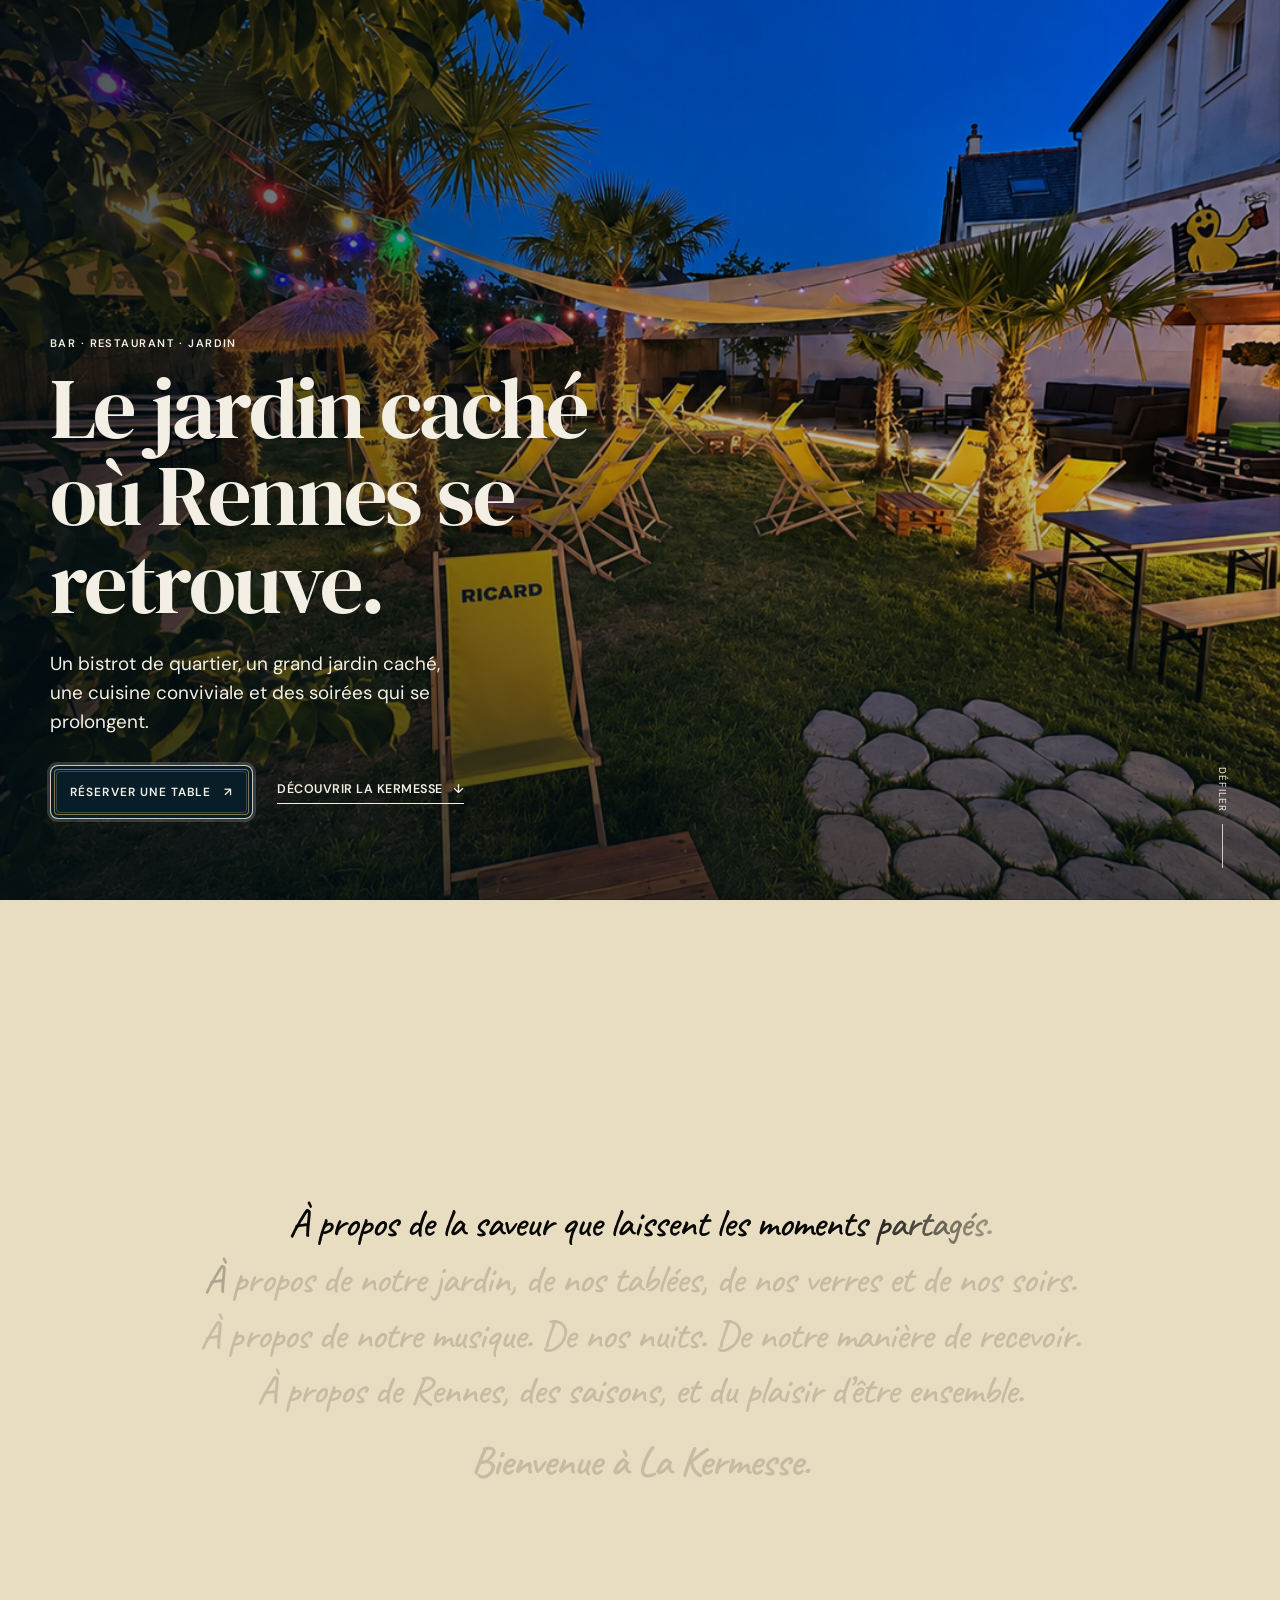
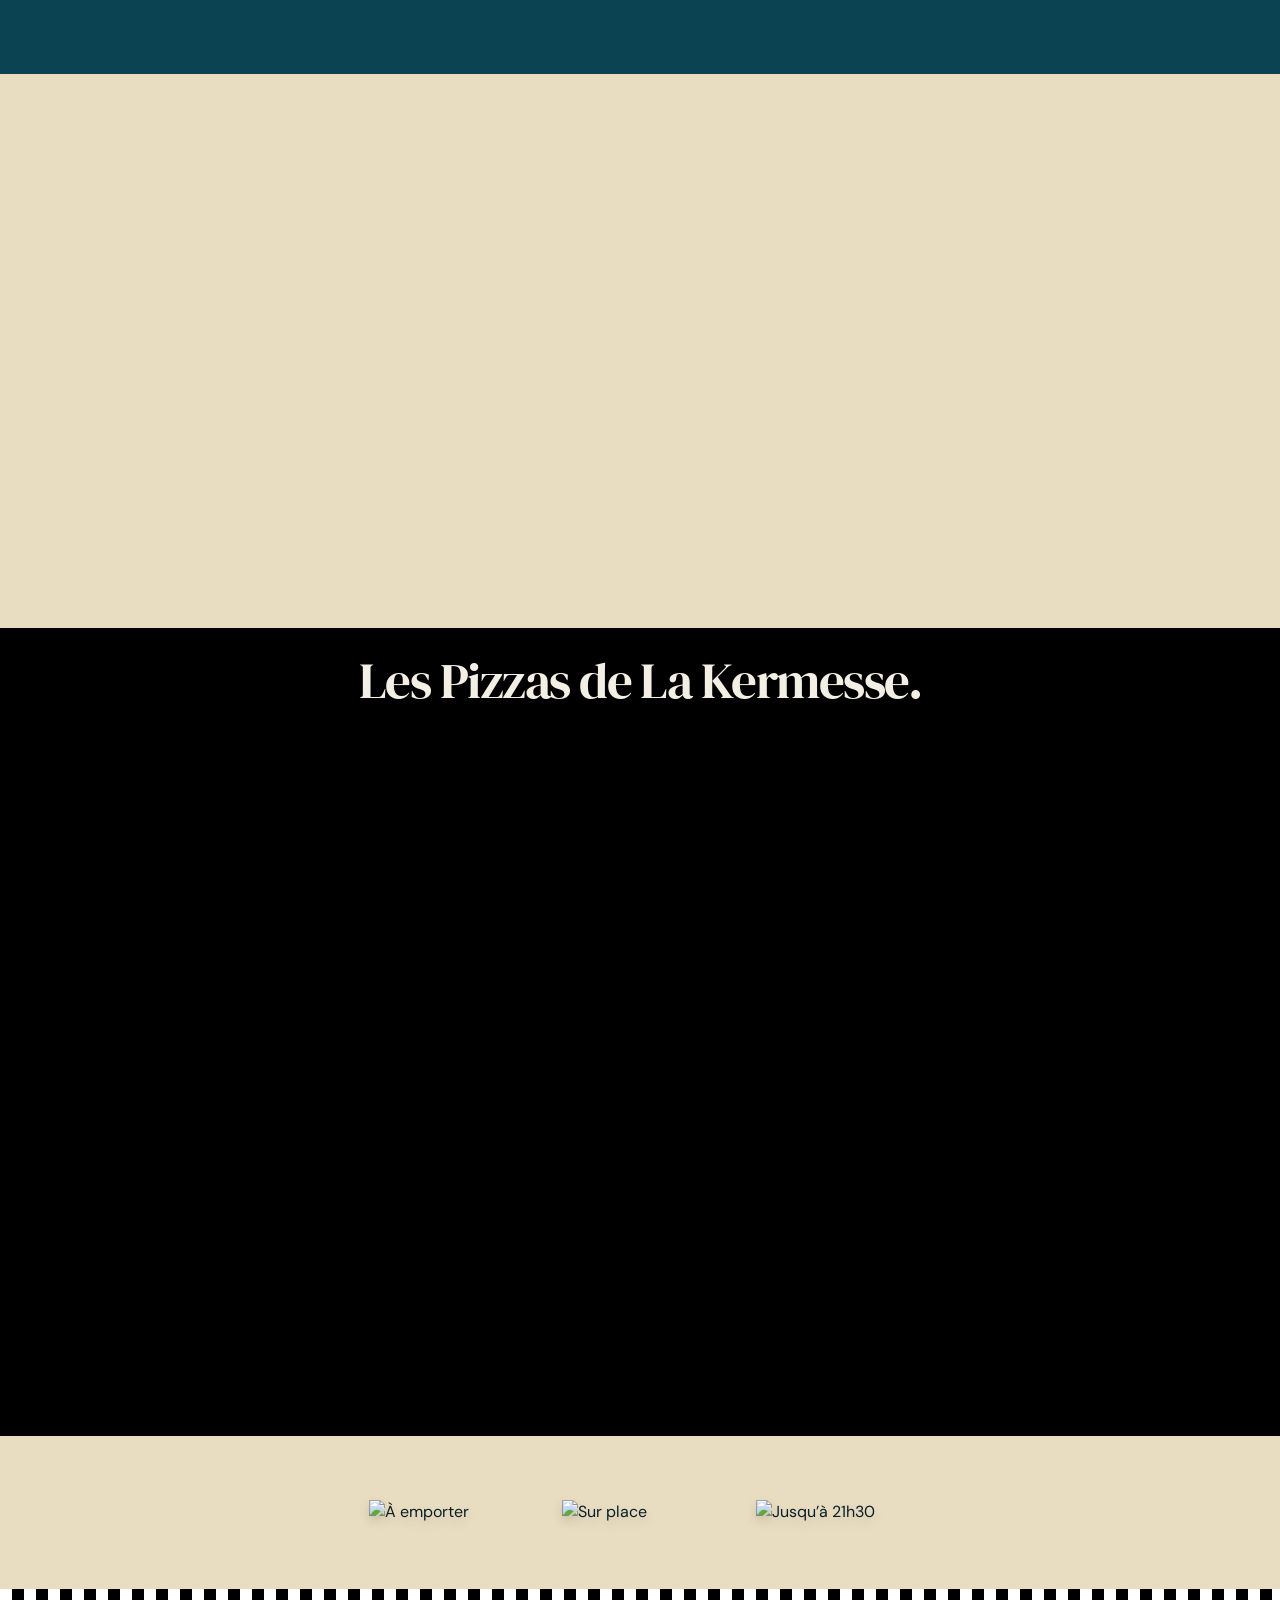
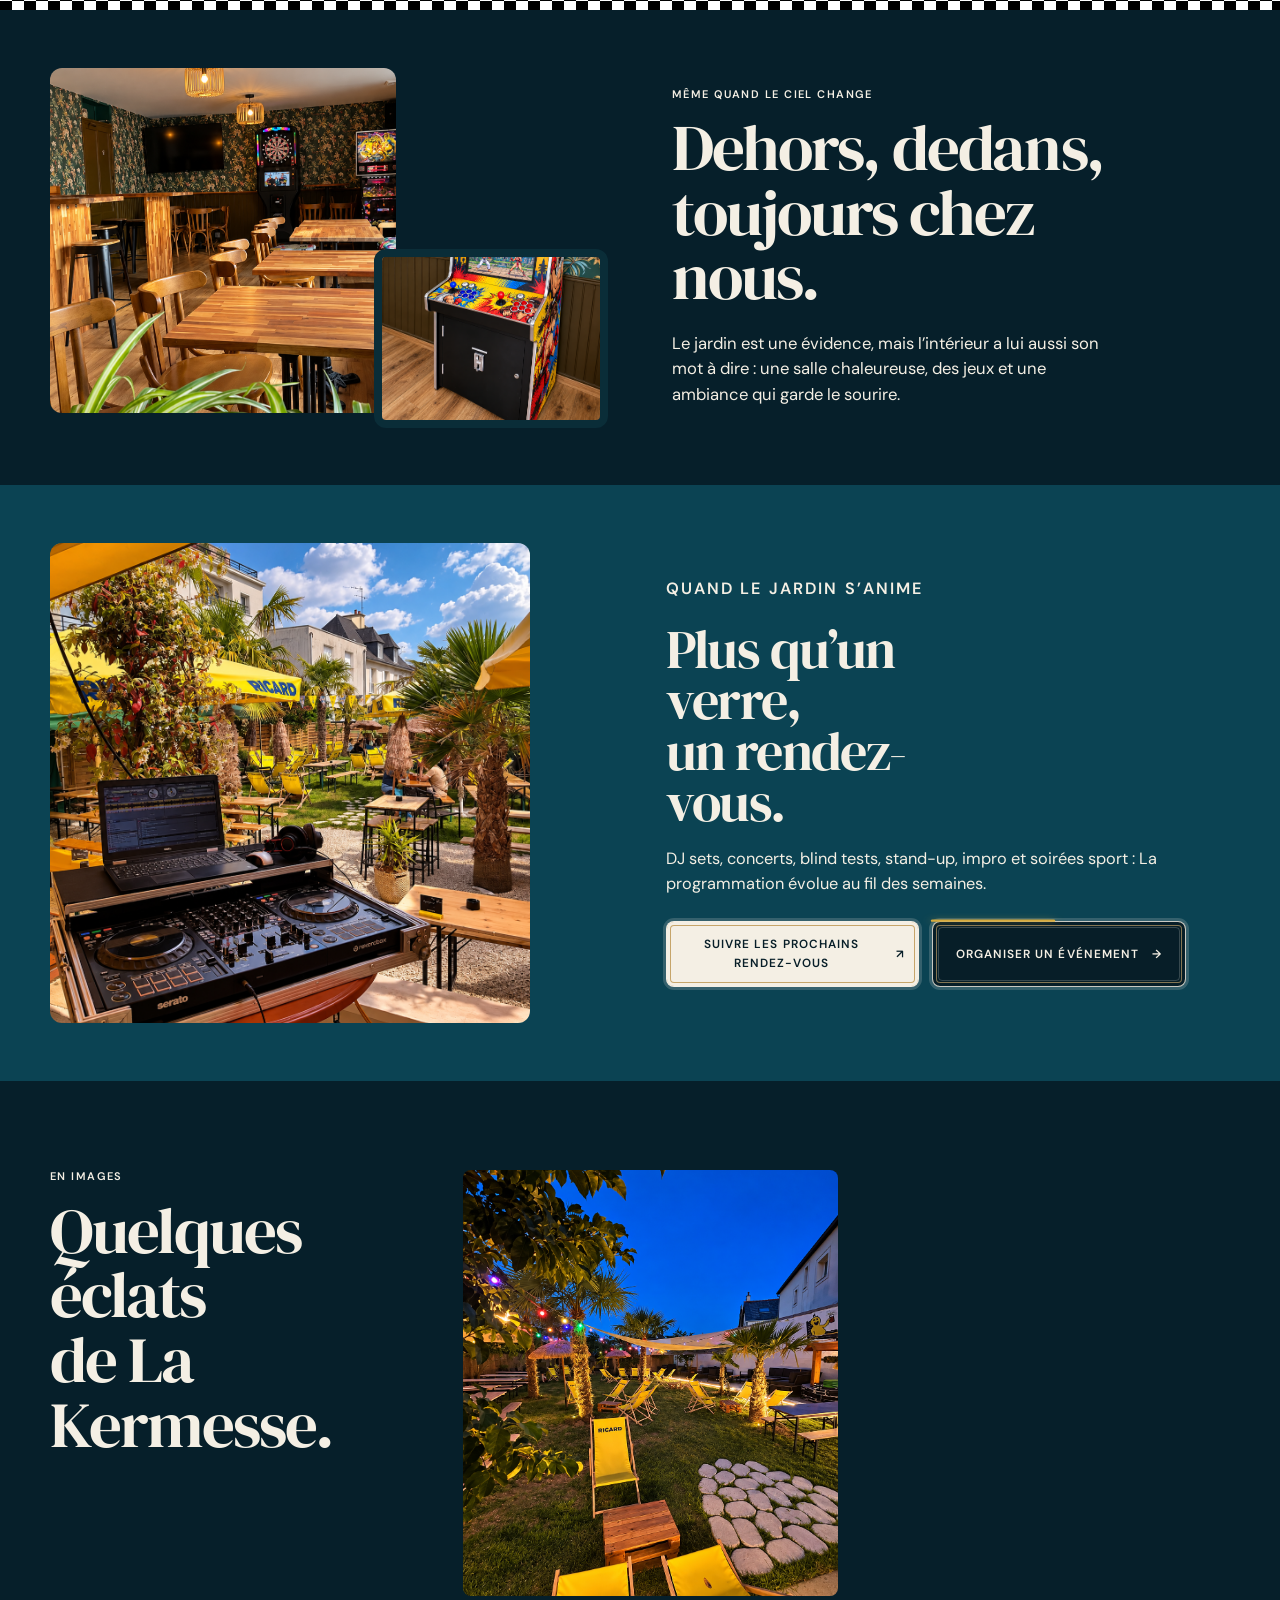
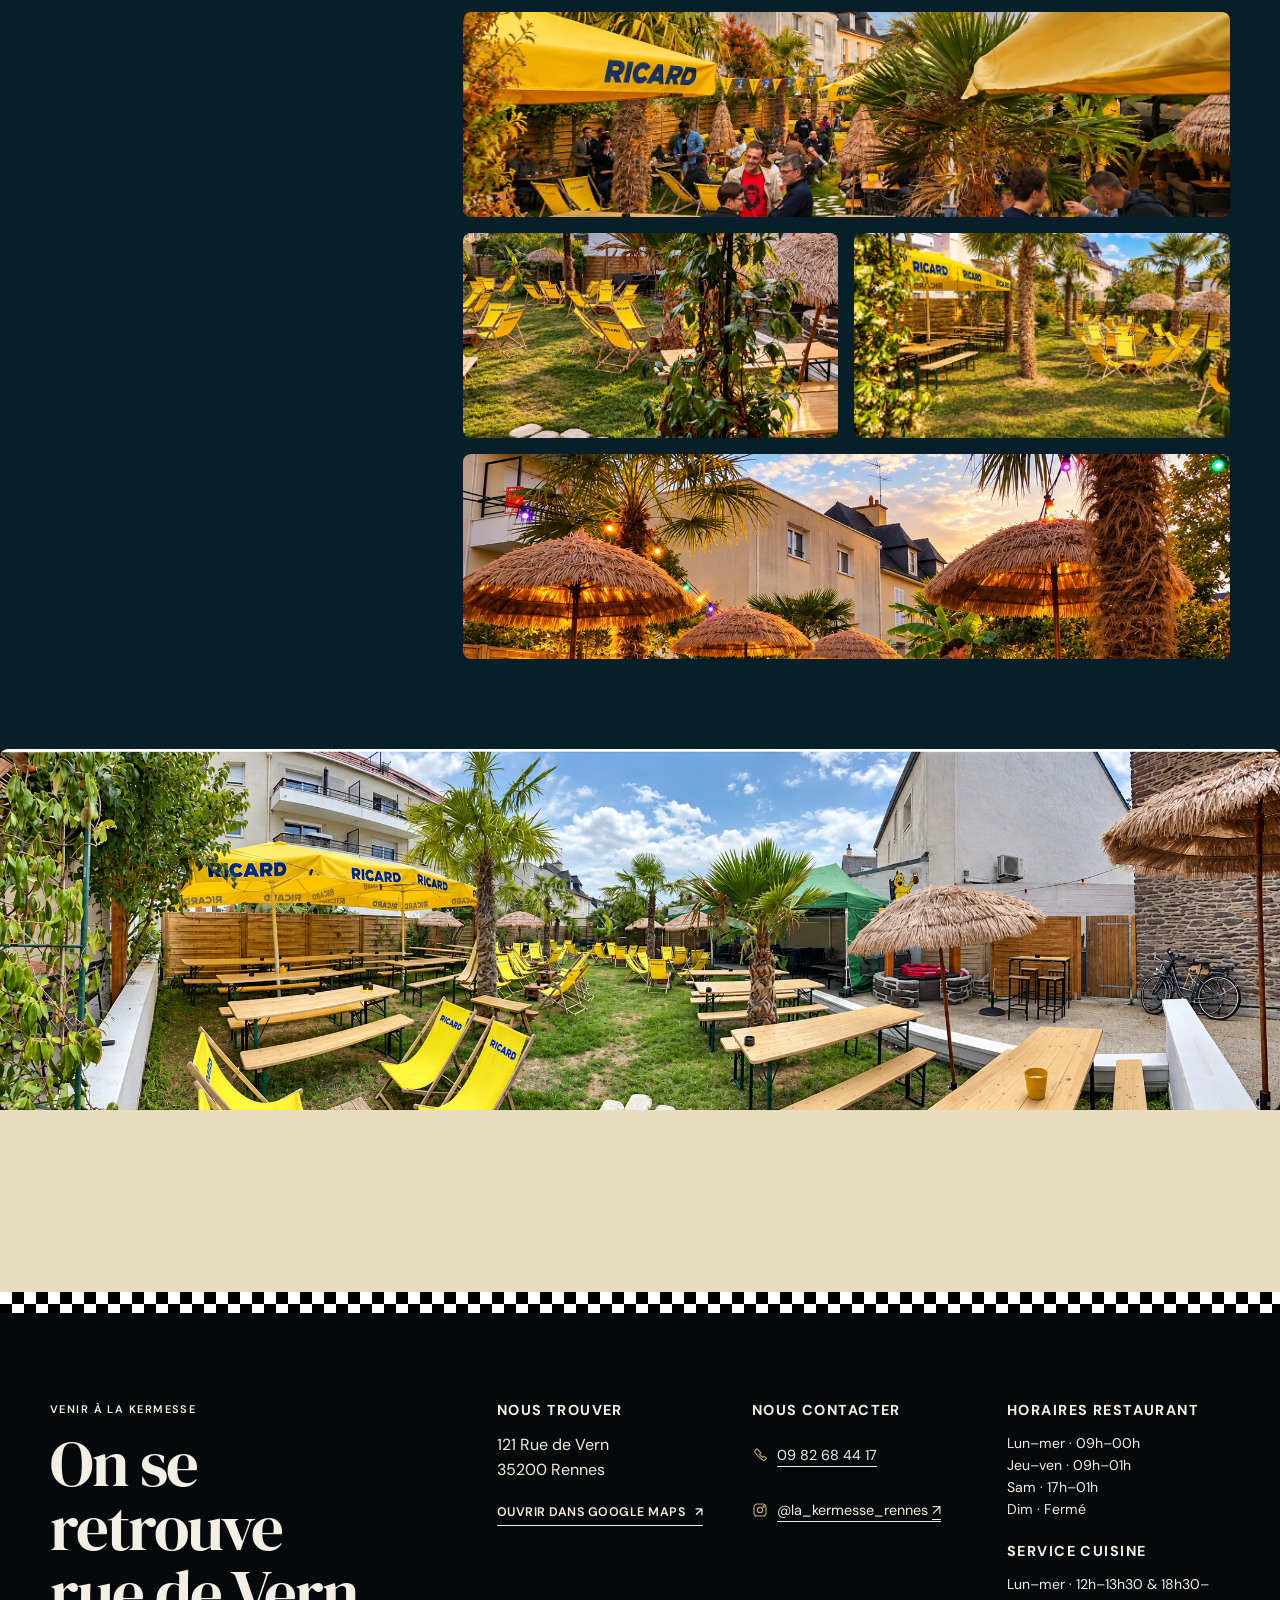
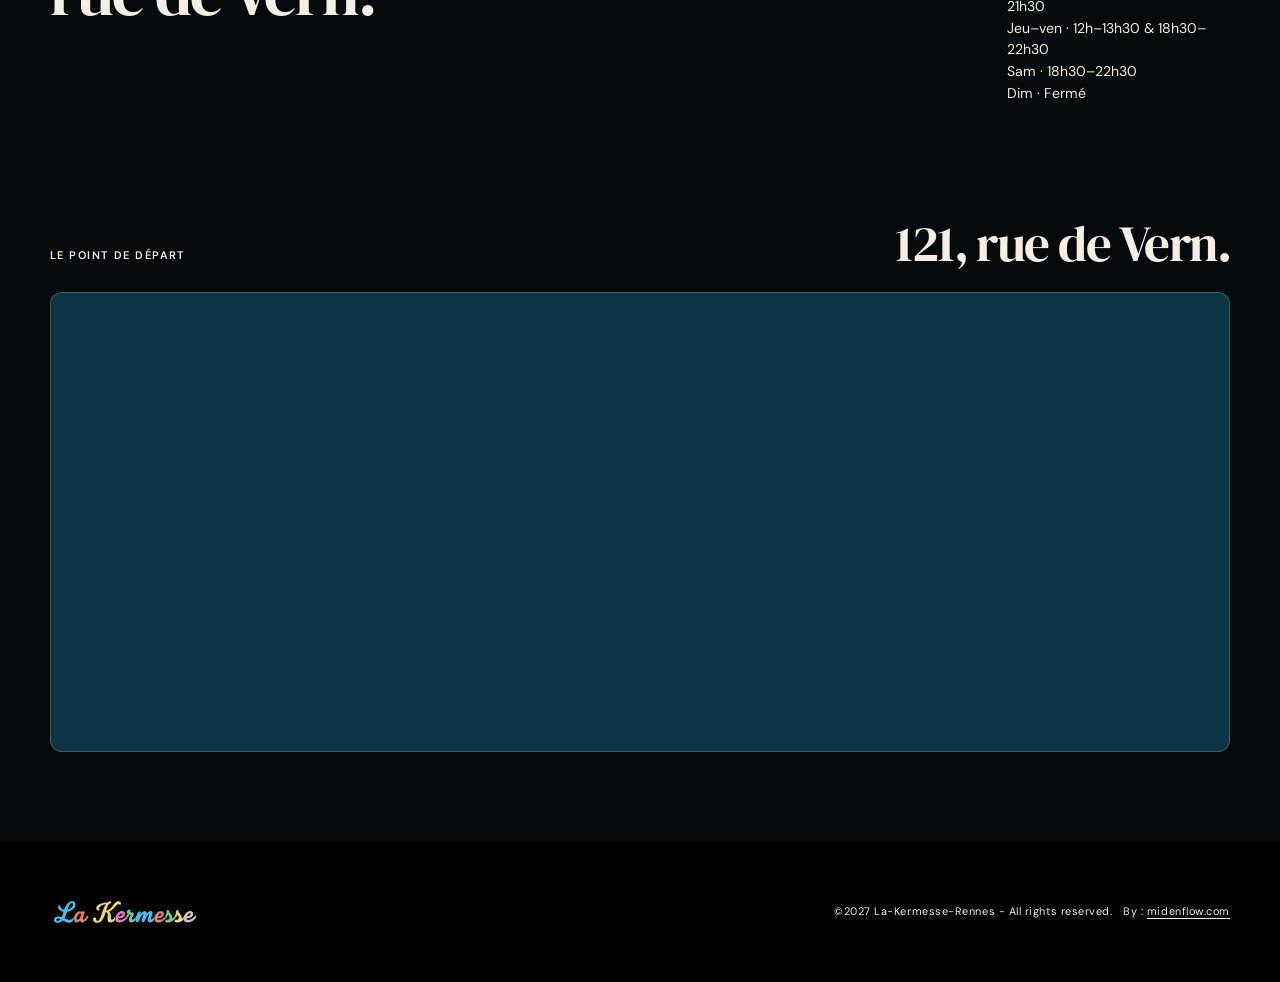
==== commit 00b6fe07: "feat: update shared navigation and menu" ====
--- a/index.html
+++ b/index.html
@@ -21,8 +21,8 @@
 </head>
 <body>
   <a class="skip-link" href="#main">Aller au contenu</a>
-  <header class="site-header" data-header>
-    <a class="brand" href="#top" aria-label="La Kermesse — accueil"><img src="assets/images/la-kermesse-wordmark-transparent.png" alt="La Kermesse"></a>
+  <header class="site-header site-header--home" data-header>
+    <a class="brand" href="#top" aria-label="La Kermesse — accueil"><img src="assets/images/la-kermesse-logo.svg" alt="La Kermesse"></a>
     <button class="menu-toggle" type="button" aria-expanded="false" aria-controls="site-menu"><span></span><span></span><span class="sr-only">Ouvrir le menu</span></button>
     <nav id="site-menu" class="site-nav" aria-label="Navigation principale">
       <a href="#jardin">Le Jardin</a>
@@ -152,7 +152,7 @@
     </section>
     <section class="map-section wrap reveal" aria-labelledby="map-title"><div class="map-section__head"><p class="eyebrow">Le point de départ</p><h2 id="map-title">121, rue de Vern.</h2></div><div class="map-frame"><iframe title="Carte interactive : La Kermesse, 121 Rue de Vern, Rennes" src="https://www.google.com/maps?q=121+Rue+de+Vern,+35200+Rennes,+France&amp;z=15&amp;output=embed" loading="lazy" referrerpolicy="no-referrer-when-downgrade" allowfullscreen></iframe></div></section>
   </main>
-  <footer class="site-footer"><div class="wrap"><a class="brand brand--footer" href="#top" aria-label="La Kermesse — haut de page"><img src="assets/images/la-kermesse-wordmark-transparent.png" alt="La Kermesse"></a><p>©2027 La-Kermesse-Rennes - All rights reserved. &nbsp; By : <a href="https://midenflow.com" target="_blank" rel="noopener">midenflow.com</a></p></div></footer>
+  <footer class="site-footer"><div class="wrap"><a class="brand brand--footer" href="#top" aria-label="La Kermesse — haut de page"><img src="assets/images/la-kermesse-logo.svg" alt="La Kermesse"></a><p>©2027 La-Kermesse-Rennes - All rights reserved. &nbsp; By : <a href="https://midenflow.com" target="_blank" rel="noopener">midenflow.com</a></p></div></footer>
   <script src="assets/data/menu-data.js"></script>
   <script src="assets/js/site.js?v=homepage-menu-link"></script>
 </body>
--- a/assets/css/styles.css
+++ b/assets/css/styles.css
@@ -52,15 +52,21 @@
 .text-link:hover { opacity: .66; }
 .text-link--light { color: var(--cream); }
 
-.site-header { position: absolute; z-index: 10; top: 0; right: 0; left: 0; display: flex; align-items: center; justify-content: space-between; height: 5.7rem; padding: 0 max(1.5rem, calc((100vw - var(--wrap)) / 2)); background: #000; color: var(--cream); transition: background .25s, box-shadow .25s; }
+.site-header { position: absolute; z-index: 10; top: 0; right: 0; left: 0; display: flex; align-items: center; justify-content: space-between; height: 5.7rem; padding: 0 max(1.5rem, calc((100vw - var(--wrap)) / 2)); background: #000; color: var(--cream); transition: background .25s, box-shadow .25s, opacity .42s ease, transform .42s ease, visibility .42s; }
 .site-header.is-scrolled { position: fixed; background: #000; box-shadow: 0 1px 0 rgba(255, 255, 255, .1); backdrop-filter: blur(10px); }
+.site-header--home { visibility: hidden; opacity: 0; pointer-events: none; transform: translateY(-.75rem); }
+.site-header--home.is-scrolled { visibility: visible; opacity: 1; pointer-events: auto; transform: none; }
 .brand { display: block; width: 178px; height: 52px; overflow: hidden; }
-.brand img { width: 100%; height: 100%; object-fit: cover; object-position: center 52%; }
+.brand img { width: 100%; height: 100%; object-fit: contain; object-position: center; }
 .site-nav { display: flex; align-items: center; gap: 1.6rem; font-size: .73rem; font-weight: 500; letter-spacing: .07em; text-transform: uppercase; }
 .site-nav > a:not(.button) { transition: opacity .2s; }
 .site-nav > a:not(.button):hover { opacity: .65; }
 .site-nav > a[href="carte.html"] { color: var(--gold-glint); }
 .site-nav__actions { display: flex; align-items: center; gap: .65rem; }
+.site-nav__event-button { border-color: rgba(13, 52, 66, .82); background: var(--cream); box-shadow: inset 0 0 0 3px var(--cream), inset 0 0 0 4px rgba(13, 52, 66, .66), 0 0 0 3px rgba(244, 239, 228, .18); color: var(--petrol); }
+.site-nav__event-button::after { border-color: rgba(13, 52, 66, .28); }
+.site-nav__event-button:hover { background: #fffaf0; color: var(--petrol); box-shadow: inset 0 0 0 3px #fffaf0, inset 0 0 0 4px var(--petrol), 0 0 0 4px rgba(198, 165, 106, .36); }
+.site-nav__event-button:hover::after { border-color: rgba(13, 52, 66, .52); }
 .menu-toggle { display: none; padding: .7rem; border: 0; background: none; color: inherit; }
 .menu-toggle > span:not(.sr-only) { display: block; width: 1.65rem; height: 1px; margin: .38rem; background: currentColor; }
 
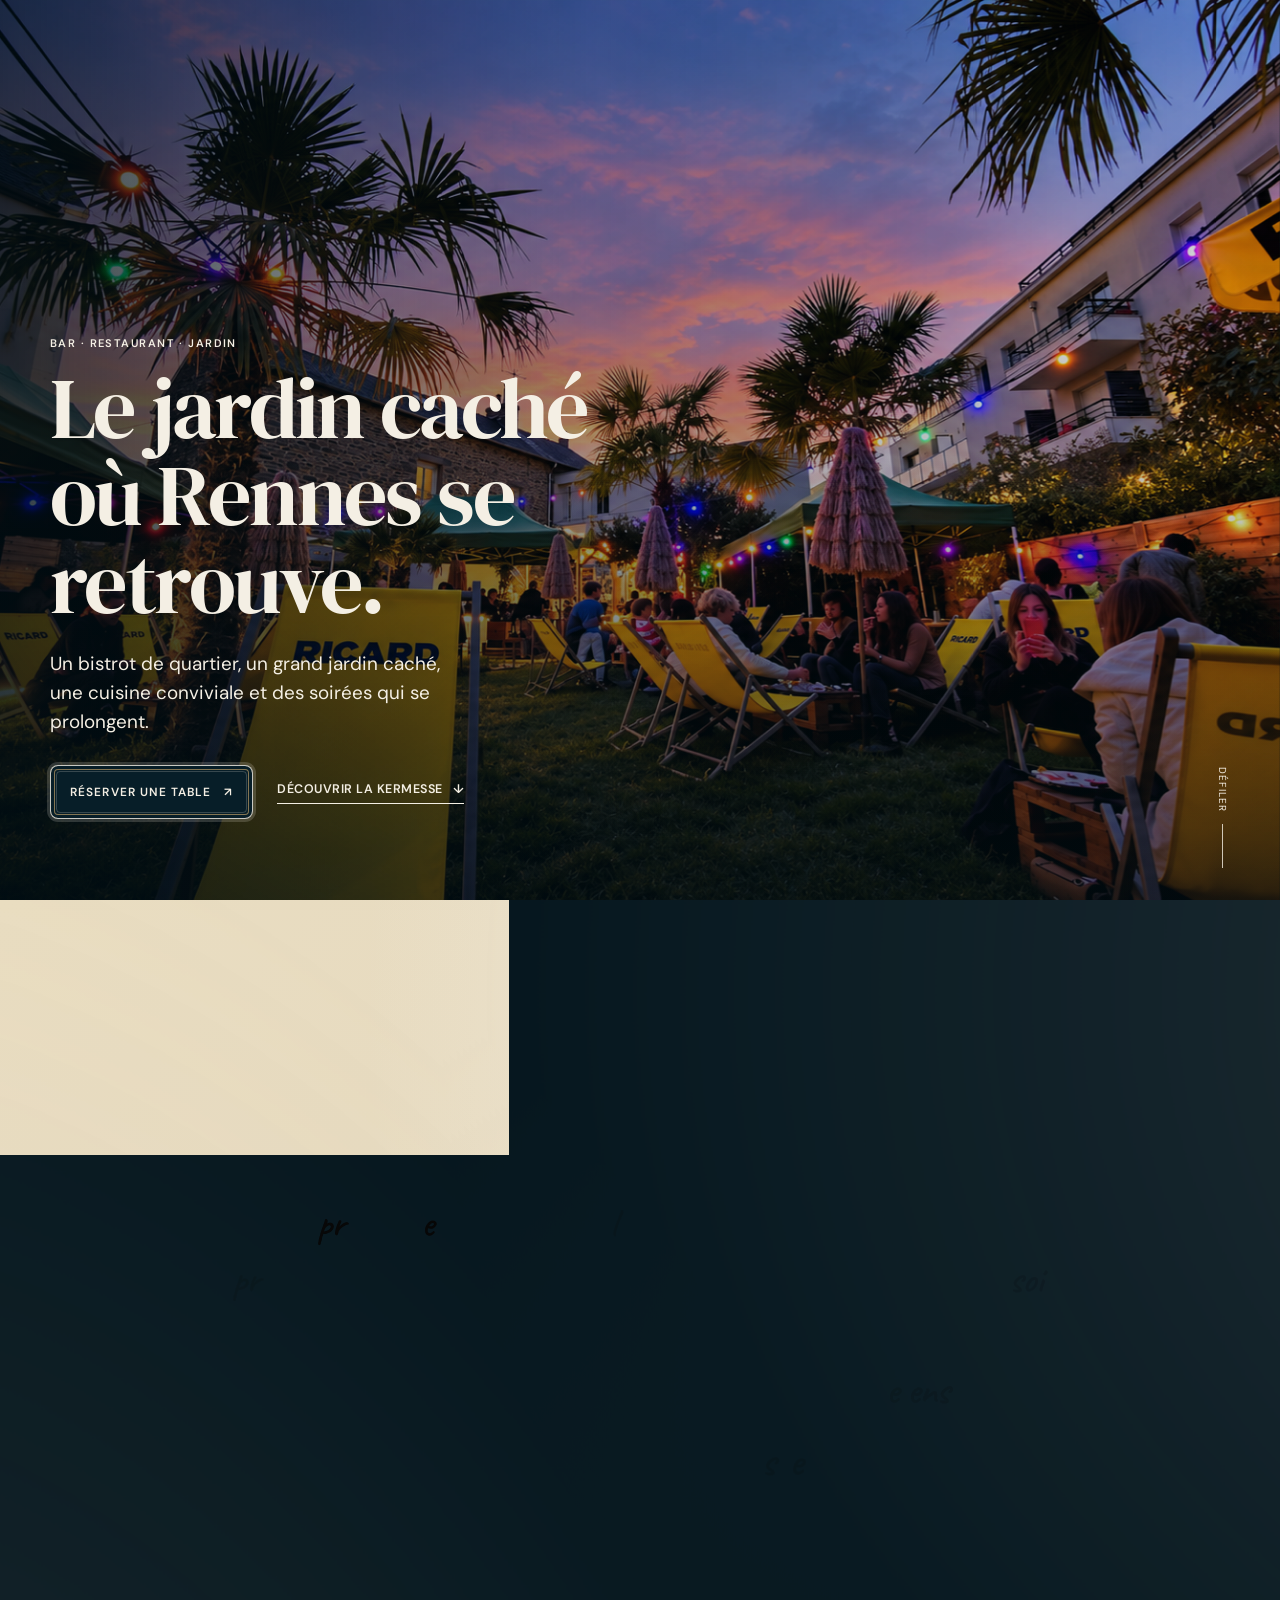
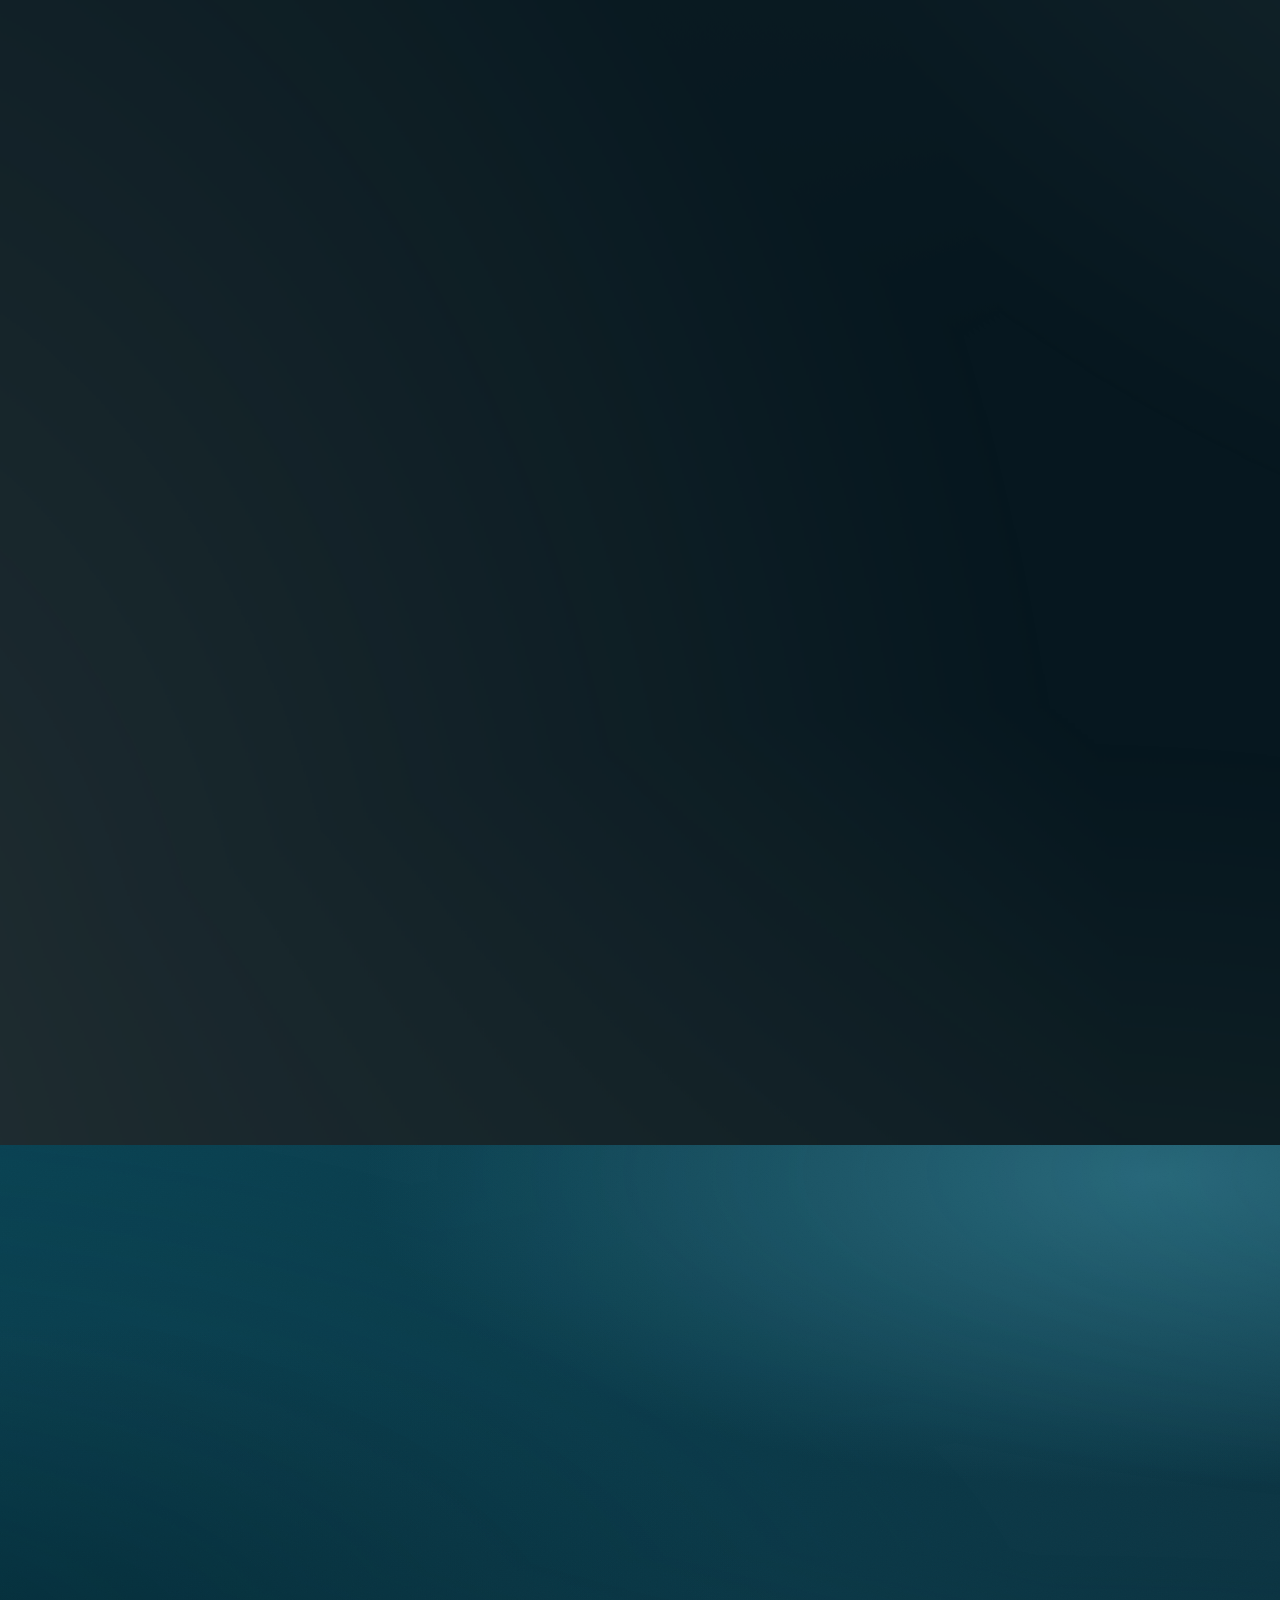
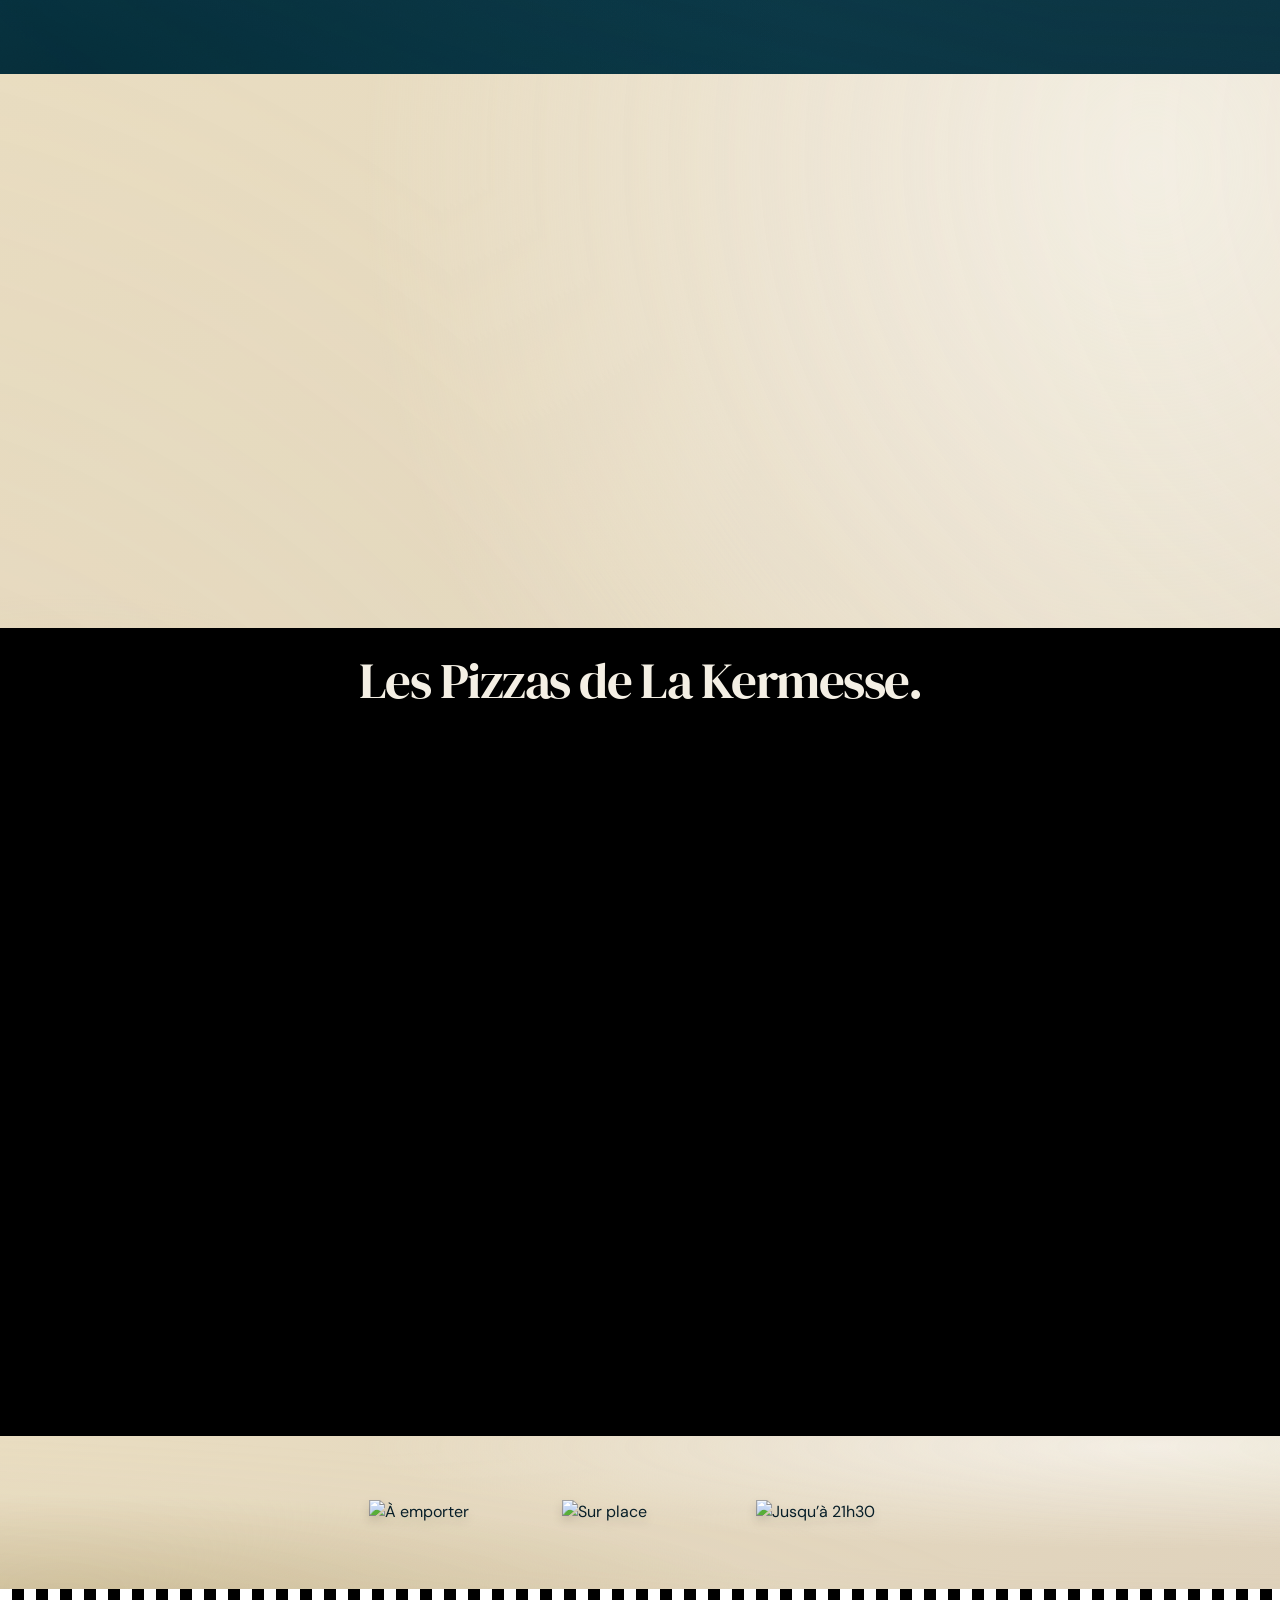
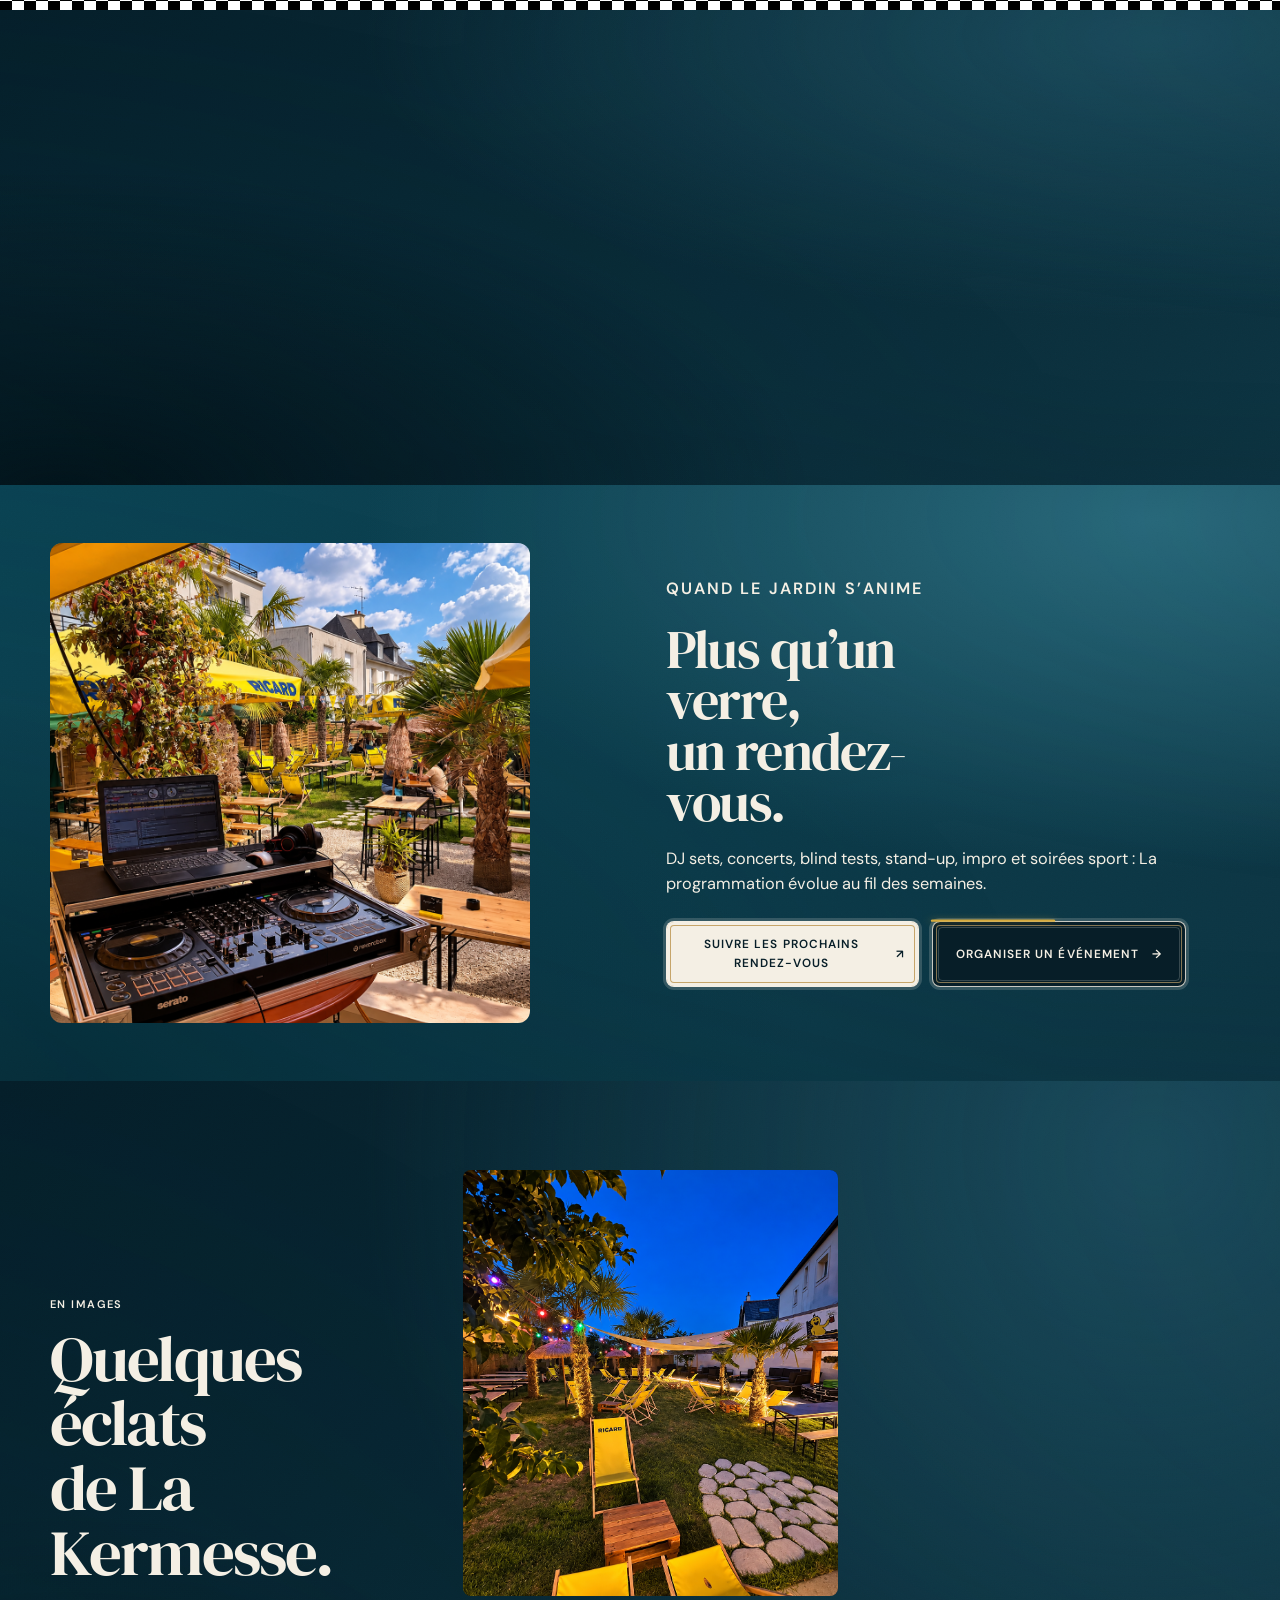
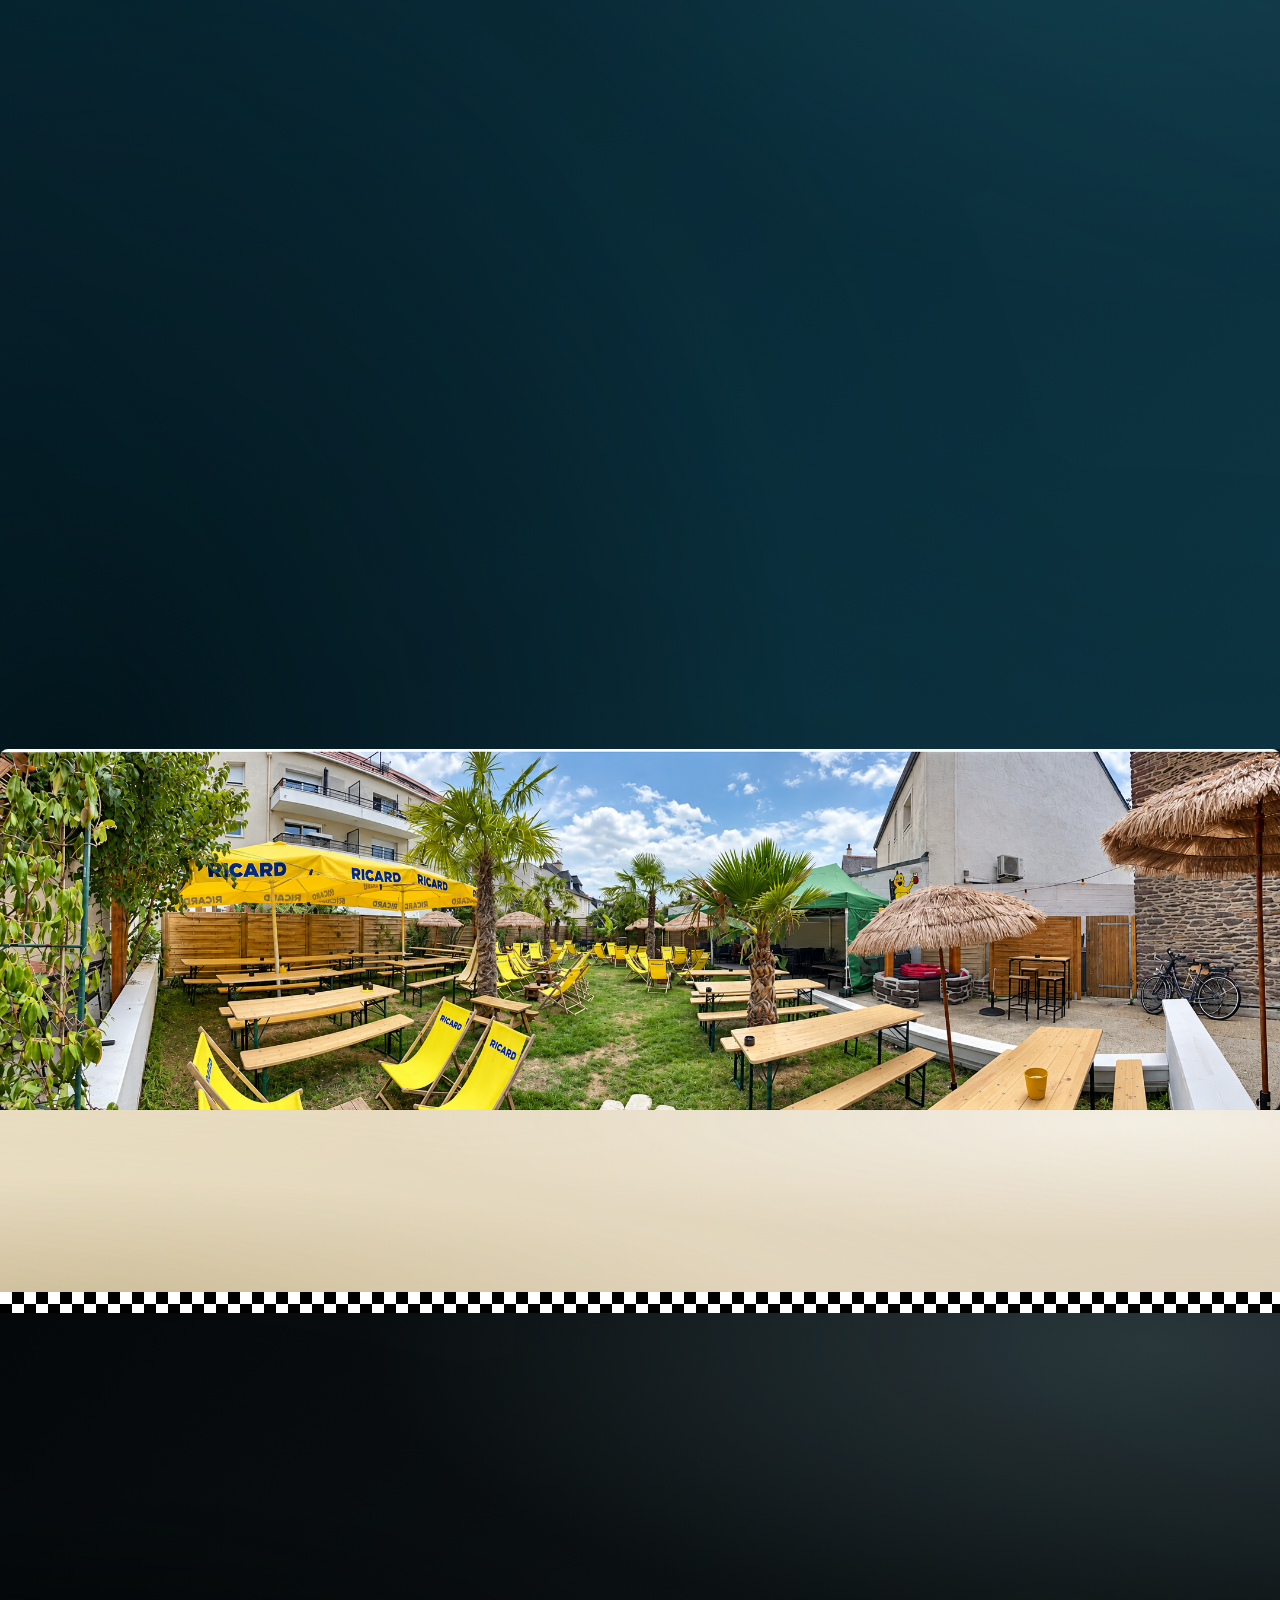
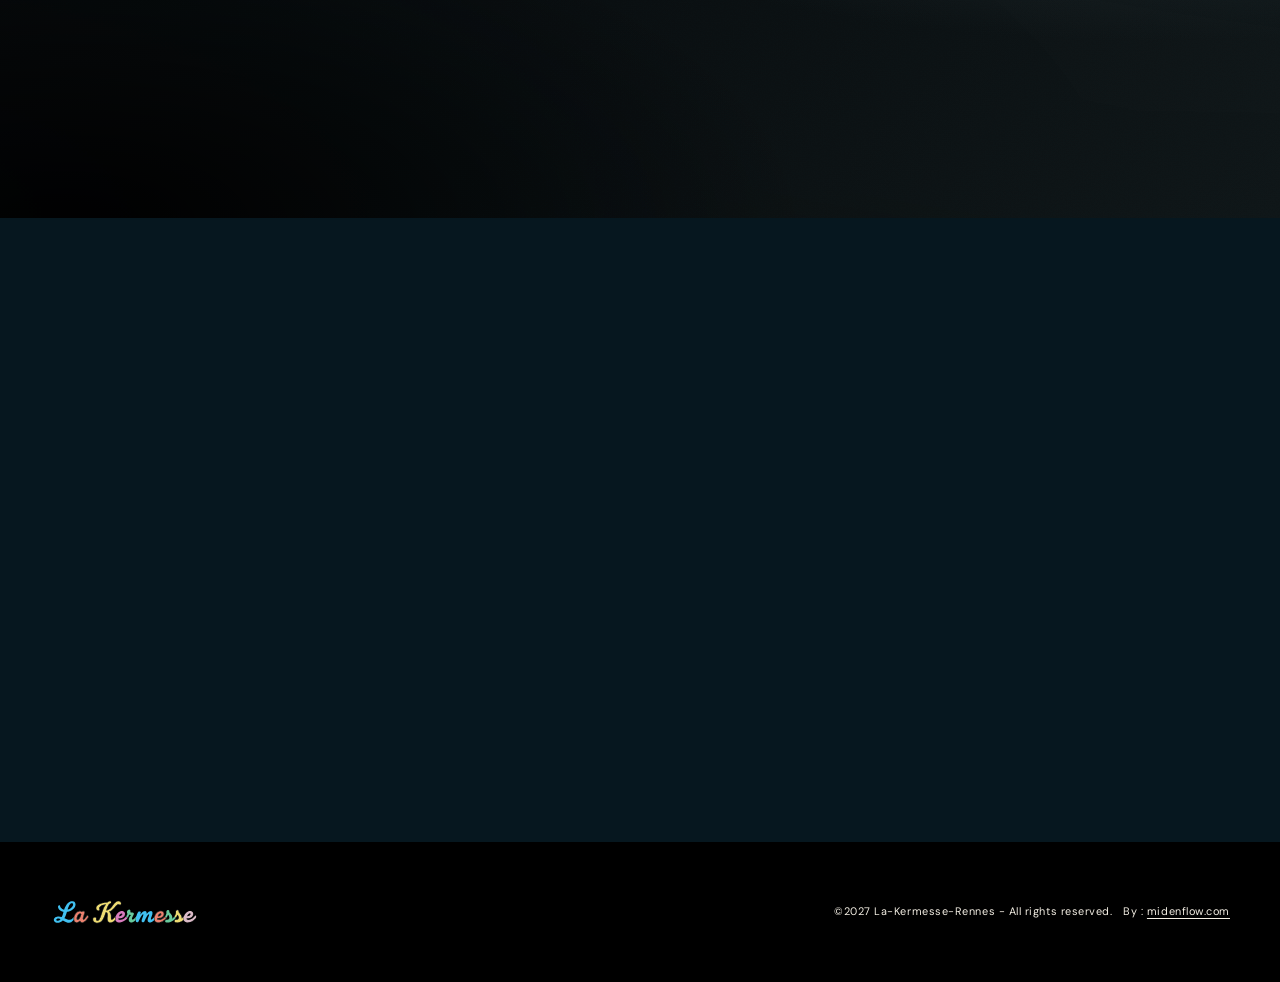
==== commit 19c5cd38: "perf: replace raster backgrounds with lightweight CSS textures" ====
--- a/index.html
+++ b/index.html
@@ -55,7 +55,7 @@
       <p class="hero__scroll" aria-hidden="true">Défiler <span></span></p>
     </section>
 
-    <section id="histoire" class="story" data-story aria-label="L’esprit Kermesse">
+    <section id="histoire" class="story bg-textured bg-cream" data-story aria-label="L’esprit Kermesse">
       <div class="story__sticky">
         <p class="sr-only">À propos de la saveur que laissent les moments partagés. À propos de notre jardin, de nos tablées, de nos verres et de nos soirs. À propos de notre musique. De nos nuits. De notre manière de recevoir. À propos de Rennes, des saisons, et du plaisir d’être ensemble. Bienvenue à La Kermesse.</p>
         <div class="story__lines" aria-hidden="true">
@@ -68,7 +68,7 @@
       </div>
     </section>
 
-    <section id="jardin" class="garden section" aria-labelledby="garden-title">
+    <section id="jardin" class="garden section bg-textured bg-petrol-light" aria-labelledby="garden-title">
       <div class="wrap garden__intro reveal">
         <p class="eyebrow">Le jardin caché</p>
         <h2 id="garden-title">Une guinguette qui ne se laisse pas deviner.</h2>
@@ -84,7 +84,7 @@
       </div>
     </section>
 
-    <section id="carte" class="table-section section" aria-labelledby="table-title">
+    <section id="carte" class="table-section section bg-textured bg-cream" aria-labelledby="table-title">
       <div class="wrap table-section__top">
         <div class="reveal">
           <p class="eyebrow">À table</p>
@@ -109,7 +109,7 @@
           </div>
         </div>
       </section>
-      <section class="pizza-info-band" aria-label="Disponibilité des pizzas">
+      <section class="pizza-info-band bg-textured bg-cream" aria-label="Disponibilité des pizzas">
         <div class="pizza-info-band__papers">
           <img class="pizza-info-band__paper pizza-info-band__paper--takeaway" src="assets/images/pizza-info/A emporter.png" alt="À emporter">
           <img class="pizza-info-band__paper pizza-info-band__paper--dine-in" src="assets/images/pizza-info/Sur place.png" alt="Sur place">
@@ -119,19 +119,19 @@
       </section>
     </section>
 
-    <section class="living section wrap" aria-labelledby="living-title">
+    <section class="living section wrap bg-textured bg-petrol-dark" aria-labelledby="living-title">
       <div class="living__images reveal"><figure><img src="assets/images/06_indoor_room.png" alt="La salle intérieure chaleureuse de La Kermesse" loading="lazy" width="941" height="1672"></figure><figure><img src="assets/images/08_arcade_machine.png" alt="Borne d'arcade dans la salle de La Kermesse" loading="lazy" width="1086" height="1448"></figure></div>
       <div class="living__copy reveal"><p class="eyebrow">Même quand le ciel change</p><h2 id="living-title">Dehors, dedans, toujours chez nous.</h2><p>Le jardin est une évidence, mais l’intérieur a lui aussi son mot à dire : une salle chaleureuse, des jeux et une ambiance qui garde le sourire.</p></div>
     </section>
 
-    <section id="evenements" class="events section" aria-labelledby="events-title">
+    <section id="evenements" class="events section bg-textured bg-petrol-light" aria-labelledby="events-title">
       <div class="events__inner wrap">
         <div class="events__image"><img src="assets/images/04_dj_booth_event.png" alt="DJ installé dans le jardin de La Kermesse" loading="lazy" width="1087" height="1447"></div>
         <div class="events__content reveal"><p class="eyebrow">Quand le jardin s’anime</p><h2 id="events-title">Plus qu’un verre,<br>un rendez-vous.</h2><p>DJ sets, concerts, blind tests, stand-up, impro et soirées sport : La programmation évolue au fil des semaines.</p><div class="events__actions"><a class="button button--cream" href="https://www.instagram.com/la_kermesse_rennes/?hl=fr" target="_blank" rel="noopener">Suivre les prochains rendez-vous <span aria-hidden="true">↗</span></a><a class="button events__private-button" href="reservation.html?mode=privatisation"><svg class="events__private-tracer" viewBox="0 0 100 42" preserveAspectRatio="none" aria-hidden="true" focusable="false"><rect x="1" y="1" width="98" height="40" pathLength="100" /></svg>Organiser un événement <span aria-hidden="true">→</span></a></div></div>
       </div>
     </section>
 
-    <section class="gallery section wrap" aria-labelledby="gallery-title">
+    <section class="gallery section wrap bg-textured bg-petrol-dark" aria-labelledby="gallery-title">
       <div class="gallery__heading reveal"><p class="eyebrow">En images</p><h2 id="gallery-title">Quelques éclats<br>de La Kermesse.</h2></div>
       <div class="gallery__grid">
         <figure class="gallery__item gallery__item--tall reveal"><img src="assets/images/02_evening_garden_empty_vertical.png" alt="Le jardin à l'heure bleue" loading="lazy" width="1087" height="1447"></figure>
@@ -144,13 +144,13 @@
 
     <figure class="pano" aria-label="Vue panoramique du jardin"><img src="assets/images/12_pano_terrace.png" alt="Vue panoramique de la terrasse de La Kermesse" loading="lazy" width="2160" height="728"></figure>
 
-    <section class="reserve-band section" aria-labelledby="reserve-title"><div class="wrap reserve-band__inner reveal"><p class="eyebrow">On vous garde une place ?</p><h2 id="reserve-title">Une table au jardin ?</h2><p>Réservez votre moment à La Kermesse.</p><div><a class="button button--cream" href="reservation.html">Réserver une table <span aria-hidden="true">↗</span></a><a class="text-link text-link--light" href="tel:+33982684417">09 82 68 44 17</a></div></div><div class="reserve-band__checker" aria-hidden="true"></div></section>
+    <section class="reserve-band section bg-textured bg-cream" aria-labelledby="reserve-title"><div class="wrap reserve-band__inner reveal"><p class="eyebrow">On vous garde une place ?</p><h2 id="reserve-title">Une table au jardin ?</h2><p>Réservez votre moment à La Kermesse.</p><div><a class="button button--cream" href="reservation.html">Réserver une table <span aria-hidden="true">↗</span></a><a class="text-link text-link--light" href="tel:+33982684417">09 82 68 44 17</a></div></div><div class="reserve-band__checker" aria-hidden="true"></div></section>
 
-    <section id="infos" class="info section wrap" aria-labelledby="info-title">
+    <section id="infos" class="info section wrap bg-textured bg-dark" aria-labelledby="info-title">
       <div class="info__intro reveal"><p class="eyebrow">Venir à La Kermesse</p><h2 id="info-title">On se retrouve<br>rue de Vern.</h2></div>
       <div class="info__details reveal"><div><h3>Nous trouver</h3><address>121 Rue de Vern<br>35200 Rennes</address><a class="text-link" href="https://www.google.com/maps/search/?api=1&query=121+Rue+de+Vern,+35200+Rennes,+France" target="_blank" rel="noopener">Ouvrir dans Google Maps <span aria-hidden="true">↗</span></a></div><div><h3>Nous contacter</h3><a class="info-link info-link--icon" href="tel:+33982684417"><svg viewBox="0 0 24 24" aria-hidden="true" focusable="false"><path d="M7.1 2.8 4.8 5.1c-.8.8-.8 2.2-.1 3.1 3.2 4.5 6.9 8.2 11.4 11.4.9.7 2.3.7 3.1-.1l2.3-2.3-3.4-3.4-2.2 1.6c-1.8-1.1-3.3-2.6-4.4-4.4l1.6-2.2-3.5-4z"/></svg><span>09 82 68 44 17</span></a><a class="info-link info-link--icon" href="https://www.instagram.com/la_kermesse_rennes/?hl=fr" target="_blank" rel="noopener"><svg viewBox="0 0 24 24" aria-hidden="true" focusable="false"><rect x="3" y="3" width="18" height="18" rx="5"/><circle cx="12" cy="12" r="4"/><circle cx="17.4" cy="6.6" r="1"/></svg><span>@la_kermesse_rennes <span aria-hidden="true">↗</span></span></a></div><div class="hours"><h3>Horaires restaurant</h3><p>Lun–mer · 09h–00h<br>Jeu–ven · 09h–01h<br>Sam · 17h–01h<br>Dim · Fermé</p><h3>Service cuisine</h3><p>Lun–mer · 12h–13h30 &amp; 18h30–21h30<br>Jeu–ven · 12h–13h30 &amp; 18h30–22h30<br>Sam · 18h30–22h30<br>Dim · Fermé</p></div></div>
     </section>
-    <section class="map-section wrap reveal" aria-labelledby="map-title"><div class="map-section__head"><p class="eyebrow">Le point de départ</p><h2 id="map-title">121, rue de Vern.</h2></div><div class="map-frame"><iframe title="Carte interactive : La Kermesse, 121 Rue de Vern, Rennes" src="https://www.google.com/maps?q=121+Rue+de+Vern,+35200+Rennes,+France&amp;z=15&amp;output=embed" loading="lazy" referrerpolicy="no-referrer-when-downgrade" allowfullscreen></iframe></div></section>
+    <section class="map-section wrap reveal bg-textured bg-dark" aria-labelledby="map-title"><div class="map-section__head"><p class="eyebrow">Le point de départ</p><h2 id="map-title">121, rue de Vern.</h2></div><div class="map-frame"><iframe title="Carte interactive : La Kermesse, 121 Rue de Vern, Rennes" src="https://www.google.com/maps?q=121+Rue+de+Vern,+35200+Rennes,+France&amp;z=15&amp;output=embed" loading="lazy" referrerpolicy="no-referrer-when-downgrade" allowfullscreen></iframe></div></section>
   </main>
   <footer class="site-footer"><div class="wrap"><a class="brand brand--footer" href="#top" aria-label="La Kermesse — haut de page"><img src="assets/images/la-kermesse-logo.svg" alt="La Kermesse"></a><p>©2027 La-Kermesse-Rennes - All rights reserved. &nbsp; By : <a href="https://midenflow.com" target="_blank" rel="noopener">midenflow.com</a></p></div></footer>
   <script src="assets/data/menu-data.js"></script>
--- a/assets/css/styles.css
+++ b/assets/css/styles.css
@@ -10,12 +10,8 @@
   --line: rgba(244, 239, 228, .22);
   --radius-sm: 8px;
   --radius-md: 12px;
-  --grain-image: url("data:image/svg+xml,%3Csvg xmlns='http://www.w3.org/2000/svg' width='180' height='180' viewBox='0 0 180 180'%3E%3Cfilter id='n'%3E%3CfeTurbulence type='fractalNoise' baseFrequency='.9' numOctaves='3' stitchTiles='stitch'/%3E%3C/filter%3E%3Crect width='100%25' height='100%25' filter='url(%23n)' opacity='.68'/%3E%3C/svg%3E");
+  --bg-grain: url("data:image/svg+xml,%3Csvg xmlns='http://www.w3.org/2000/svg' width='180' height='180' viewBox='0 0 180 180'%3E%3Cfilter id='n'%3E%3CfeTurbulence type='fractalNoise' baseFrequency='.78' numOctaves='3' stitchTiles='stitch'/%3E%3CfeColorMatrix type='saturate' values='0'/%3E%3C/filter%3E%3Crect width='100%25' height='100%25' filter='url(%23n)' opacity='.72'/%3E%3C/svg%3E");
   --texture-wood: url("../images/textures/dark-wood.png");
-  --texture-cream: url("../images/textures/cream-texture.png");
-  --texture-petrol-light: url("../images/textures/petrol-light.png");
-  --texture-petrol-dark: url("../images/textures/petrol-dark.png");
-  --texture-dark: url("../images/textures/dark-texture.png");
   --serif: "DM Serif Display", Georgia, serif;
   --sans: "DM Sans", Arial, sans-serif;
   --wrap: 1180px;
@@ -51,6 +47,16 @@
 .text-link { display: inline-flex; gap: .6rem; padding-bottom: .2rem; border-bottom: 1px solid currentColor; font-size: .78rem; font-weight: 600; letter-spacing: .04em; text-transform: uppercase; transition: opacity .2s; }
 .text-link:hover { opacity: .66; }
 .text-link--light { color: var(--cream); }
+
+/* Lightweight decorative background system: base depth, moving waves, then grain. */
+.bg-textured { position: relative; isolation: isolate; overflow: hidden; --bg-base: #e9ddc1; --bg-secondary: #dfd2bc; --bg-highlight: #f4efe4; --bg-shadow: #c9b992; --grain-opacity: .07; --grain-scale: 180px; --wave-opacity: .18; --wave-size: 128%; --wave-size-mobile: 158%; --wave-speed: 38s; --wave-delay: 0s; --wave-shift: 4%; --wave-shift-negative: -4%; background: radial-gradient(110% 105% at 90% 6%, var(--bg-highlight) 0%, transparent 56%), radial-gradient(90% 105% at 5% 102%, var(--bg-shadow) 0%, transparent 65%), linear-gradient(135deg, var(--bg-base), var(--bg-secondary)); }
+.bg-textured > * { position: relative; z-index: 1; }
+.bg-textured::before { position: absolute; z-index: 0; inset: -18%; content: ""; pointer-events: none; background: radial-gradient(120% 86% at 96% 18%, var(--bg-highlight) 0%, transparent 58%), radial-gradient(90% 120% at -4% 86%, var(--bg-secondary) 0%, transparent 66%), radial-gradient(110% 76% at 52% 118%, var(--bg-shadow) 0%, transparent 65%); background-repeat: no-repeat; background-size: var(--wave-size) 100%, var(--wave-size) 100%, var(--wave-size) 100%; opacity: var(--wave-opacity); transform: translate3d(var(--wave-shift), 0, 0) scale(1.035); transform-origin: center; will-change: transform; animation: lk-wave-left var(--wave-speed) var(--wave-delay) ease-in-out infinite alternate; }
+.bg-textured::after { position: absolute; z-index: 0; inset: 0; content: ""; pointer-events: none; background-image: var(--bg-grain); background-repeat: repeat; background-size: var(--grain-scale) var(--grain-scale); mix-blend-mode: soft-light; opacity: var(--grain-opacity); }
+.bg-cream { --bg-base: #e9ddc1; --bg-secondary: #dfd2bc; --bg-highlight: #f4efe4; --bg-shadow: #c9b992; --grain-opacity: .065; --grain-scale: 190px; --wave-opacity: .14; --wave-size: 132%; --wave-size-mobile: 165%; --wave-speed: 35s; }
+.bg-petrol-light { --bg-base: #0b4353; --bg-secondary: #0d3442; --bg-highlight: #28687a; --bg-shadow: #062d39; --grain-opacity: .085; --grain-scale: 175px; --wave-opacity: .2; --wave-size: 126%; --wave-size-mobile: 156%; --wave-speed: 38s; }
+.bg-petrol-dark { --bg-base: #061f2a; --bg-secondary: #0d3442; --bg-highlight: #1a4a5b; --bg-shadow: #020f15; --grain-opacity: .09; --grain-scale: 170px; --wave-opacity: .19; --wave-size: 130%; --wave-size-mobile: 160%; --wave-speed: 40s; }
+.bg-dark { --bg-base: #06090b; --bg-secondary: #101719; --bg-highlight: #29373b; --bg-shadow: #000; --grain-opacity: .075; --grain-scale: 185px; --wave-opacity: .11; --wave-size: 136%; --wave-size-mobile: 170%; --wave-speed: 48s; }
 
 .site-header { position: absolute; z-index: 10; top: 0; right: 0; left: 0; display: flex; align-items: center; justify-content: space-between; height: 5.7rem; padding: 0 max(1.5rem, calc((100vw - var(--wrap)) / 2)); background: #000; color: var(--cream); transition: background .25s, box-shadow .25s, opacity .42s ease, transform .42s ease, visibility .42s; }
 .site-header.is-scrolled { position: fixed; background: #000; box-shadow: 0 1px 0 rgba(255, 255, 255, .1); backdrop-filter: blur(10px); }
@@ -83,16 +89,14 @@
 .hero__scroll span { width: 1px; height: 44px; background: var(--cream); opacity: .8; }
 
 .story, .living, .gallery, .info, .map-section { width: 100%; padding-inline: max(1.5rem, calc((100vw - var(--wrap)) / 2)); }
-.story { position: relative; isolation: isolate; min-height: 205svh; padding-block: 0; background-color: #e9ddc1; color: #080808; }
-.story::before { content: ""; position: absolute; z-index: 0; inset: 0; background: var(--texture-cream) 50% center / cover no-repeat; animation: texture-pan-left 34s ease-in-out infinite alternate; pointer-events: none; will-change: background-position; }
+.story { min-height: 205svh; padding-block: 0; color: #080808; --wave-speed: 34s; }
 .story__sticky { position: sticky; z-index: 1; top: 0; display: grid; align-items: center; min-height: 100svh; padding-block: clamp(4.5rem, 9vh, 7.5rem); }
 .story__lines { width: min(1120px, 82vw); margin-inline: auto; text-align: center; }
 .story__line { max-width: 100%; margin: 0 0 clamp(.42rem, 1vw, .82rem); color: #080808; font-family: "Caveat", cursive; font-size: clamp(2rem, 3.1vw, 3.9rem); font-weight: 500; letter-spacing: -.025em; line-height: 1.08; text-align: center; text-wrap: balance; }
 .story__char { opacity: .15; text-shadow: 0 .25px 0 rgba(0, 0, 0, .32); will-change: opacity; }
 .story__line--welcome { margin-top: clamp(1rem, 2.2vw, 1.7rem); font-size: clamp(2.1rem, 3.3vw, 4.05rem); font-weight: 600; }
 
-.garden { position: relative; isolation: isolate; overflow: hidden; background-color: #0b4353; color: var(--cream); }
-.garden::before { content: ""; position: absolute; z-index: 0; inset: -7% -9%; background: var(--texture-petrol-light) 48% center / cover no-repeat; animation: texture-drift-left 38s -6s ease-in-out infinite alternate; pointer-events: none; will-change: transform; }
+.garden { color: var(--cream); --wave-speed: 38s; --wave-delay: -6s; }
 .garden > * { position: relative; z-index: 1; }
 .garden__intro { display: grid; grid-template-columns: 1fr 2fr; align-items: end; margin-bottom: 2.8rem; }
 .garden__intro h2 { max-width: 690px; margin: 0; }
@@ -107,8 +111,7 @@
 .garden__secondary { height: 230px; }
 .garden__tertiary { grid-column: 2 / 4; height: 240px; }
 
-.table-section { position: relative; isolation: isolate; padding-top: clamp(3.75rem, 5vw, 4.75rem); padding-bottom: 0; background-color: #e9ddc1; color: #111213; }
-.table-section::before { content: ""; position: absolute; z-index: 0; inset: 0; background: var(--texture-cream) 54% center / cover no-repeat; animation: texture-pan-left 36s -12s ease-in-out infinite alternate; pointer-events: none; will-change: background-position; }
+.table-section { padding-top: clamp(3.75rem, 5vw, 4.75rem); padding-bottom: 0; color: #111213; --wave-speed: 36s; --wave-delay: -12s; }
 .table-section > * { position: relative; z-index: 1; }
 .table-section .eyebrow { color: #7e2a34; }
 .table-section__top { display: block; }
@@ -148,7 +151,8 @@
 .pizza-showcase.is-enhanced .pizza-showcase__track { display: flex; align-items: flex-start; gap: clamp(2rem, 3vw, 3.5rem); width: max-content; max-width: none; margin: 0; padding-inline: max(1.5rem, calc((100vw - var(--wrap)) / 2)); }
 .pizza-showcase.is-enhanced .pizza-card { flex: 0 0 clamp(18.5rem, 26vw, 27rem); }
 .pizza-showcase.is-enhanced .pizza-card__disc { width: min(100%, min(44vh, 26vw)); margin-inline: auto; }
-.pizza-info-band { width: 100%; overflow: hidden; background: var(--texture-cream) center / cover no-repeat; color: var(--ink); }
+.pizza-info-band { width: 100%; color: var(--ink); --wave-opacity: .1; }
+.pizza-info-band.bg-textured::before { animation: none; transform: none; }
 .pizza-info-band__papers { display: flex; align-items: center; justify-content: center; gap: clamp(1.4rem, 3vw, 2.85rem); height: clamp(9.4rem, 12vw, 11.5rem); padding: .6rem max(1.5rem, calc((100vw - var(--wrap)) / 2)); perspective: 800px; }
 .pizza-info-band__paper { display: block; width: clamp(9.7rem, 11.5vw, 11.15rem); height: auto; transform-origin: 50% 8%; transform-style: preserve-3d; will-change: transform; filter: drop-shadow(0 5px 5px rgba(31, 24, 14, .14)); }
 .pizza-info-band__paper--takeaway { animation: paper-breeze-takeaway 6.2s cubic-bezier(.45, .05, .55, .95) infinite; }
@@ -156,8 +160,7 @@
 .pizza-info-band__paper--hours { animation: paper-breeze-hours 5.8s -2s cubic-bezier(.45, .05, .55, .95) infinite; }
 .pizza-info-band__checker { height: clamp(1.15rem, 1.65vw, 1.6rem); background-color: #fff; background-image: conic-gradient(#000 25%, #fff 0 50%, #000 0 75%, #fff 0); background-position: 0 0; background-size: 24px 24px; animation: checker-drift-left 6.5s linear infinite; }
 
-.living { position: relative; isolation: isolate; display: grid; grid-template-columns: 1fr 1fr; align-items: center; gap: clamp(2.75rem, 5vw, 4.5rem); padding-block: clamp(3.25rem, 4.5vw, 4.5rem); overflow: hidden; background-color: #061f2a; color: var(--cream); }
-.living::before { content: ""; position: absolute; z-index: 0; inset: -7% -9%; background: var(--texture-petrol-dark) 46% center / cover no-repeat; animation: texture-drift-left 40s -17s ease-in-out infinite alternate; pointer-events: none; will-change: transform; }
+.living { display: grid; grid-template-columns: 1fr 1fr; align-items: center; gap: clamp(2.75rem, 5vw, 4.5rem); padding-block: clamp(3.25rem, 4.5vw, 4.5rem); color: var(--cream); --wave-speed: 40s; --wave-delay: -17s; }
 .living > * { position: relative; z-index: 1; }
 .living__images { position: relative; min-height: clamp(22.5rem, 28vw, 25rem); }
 .living__images figure { position: absolute; margin: 0; overflow: hidden; border-radius: var(--radius-md); }
@@ -170,8 +173,7 @@
 .living__copy h2 { margin-bottom: 1.35rem; }
 .living__copy > p:last-child { margin-bottom: 0; font-size: 1.04rem; }
 
-.events { position: relative; isolation: isolate; padding-block: clamp(3.25rem, 4.5vw, 4.5rem); overflow: hidden; background-color: #0b4353; color: var(--cream); }
-.events::before { content: ""; position: absolute; z-index: 0; inset: -7% -9%; background: var(--texture-petrol-light) 54% center / cover no-repeat; animation: texture-drift-left 37s -21s ease-in-out infinite alternate; pointer-events: none; will-change: transform; }
+.events { padding-block: clamp(3.25rem, 4.5vw, 4.5rem); color: var(--cream); --wave-speed: 37s; --wave-delay: -21s; }
 .events > * { position: relative; z-index: 1; }
 .events__inner { display: grid; grid-template-columns: minmax(0, 1fr) minmax(0, 1fr); align-items: center; gap: clamp(2.5rem, 4vw, 4rem); }
 .events__image { width: min(100%, 30rem); aspect-ratio: 1 / 1; overflow: hidden; border-radius: var(--radius-md); }
@@ -194,8 +196,7 @@
 
 .pano { width: min(100%, 1680px); aspect-ratio: 2160 / 609; margin: 0 auto; overflow: hidden; border-radius: var(--radius-sm); background: #000; }
 .pano img { width: 100%; height: 100%; object-fit: cover; object-position: center 44.5%; }
-.gallery { position: relative; isolation: isolate; display: grid; grid-template-columns: 1fr 2.2fr; gap: 4rem; background-color: #061f2a; color: var(--cream); }
-.gallery::before { content: ""; position: absolute; z-index: 0; inset: 0; background: var(--texture-petrol-dark) 54% center / cover no-repeat; animation: texture-pan-left 39s -25s ease-in-out infinite alternate; pointer-events: none; will-change: background-position; }
+.gallery { display: grid; grid-template-columns: 1fr 2.2fr; gap: 4rem; color: var(--cream); --wave-speed: 39s; --wave-delay: -25s; }
 .gallery > * { position: relative; z-index: 1; }
 .gallery__heading { position: sticky; top: 8rem; align-self: start; }
 .gallery__heading h2 { margin-bottom: 0; }
@@ -207,8 +208,7 @@
 .gallery__item--wide { grid-column: span 2; }
 .gallery__item:nth-child(2) img { object-position: center 45%; }
 
-.reserve-band { position: relative; isolation: isolate; overflow: hidden; padding: 0; background-color: #e9ddc1; color: var(--accent-pink); }
-.reserve-band::before { content: ""; position: absolute; z-index: 0; inset: -8% -10%; background: var(--texture-cream) 56% center / cover no-repeat; animation: texture-drift-left 35s -9s ease-in-out infinite alternate; pointer-events: none; will-change: transform; }
+.reserve-band { padding: 0; color: var(--accent-pink); --wave-speed: 35s; --wave-delay: -9s; }
 .reserve-band__inner { position: relative; z-index: 1; display: grid; place-items: center; min-height: clamp(10.5rem, 13vw, 12.5rem); padding-block: 1.25rem; text-align: center; }
 .reserve-band__inner .eyebrow { margin-bottom: .28rem; color: var(--accent-pink); font-size: .61rem; }
 .reserve-band__inner h2 { margin: 0 0 .28rem; color: var(--accent-pink); font-size: clamp(2rem, 3.2vw, 3.25rem); }
@@ -219,8 +219,7 @@
 .reserve-band .text-link--light { color: var(--accent-pink); }
 .reserve-band__checker { position: relative; z-index: 1; height: clamp(1.15rem, 1.65vw, 1.6rem); background-color: #fff; background-image: conic-gradient(#000 25%, #fff 0 50%, #000 0 75%, #fff 0); background-position: 0 0; background-size: 24px 24px; animation: checker-drift-left 6.5s linear infinite; }
 
-.info { position: relative; isolation: isolate; overflow: hidden; display: grid; grid-template-columns: .85fr 1.7fr; gap: 5rem; background: #06090b; color: var(--cream); }
-.info::before, .map-section::before { content: ""; position: absolute; z-index: 0; inset: -7% -9%; background: var(--texture-dark) 48% center / cover no-repeat; animation: texture-drift-left 48s -15s ease-in-out infinite alternate; pointer-events: none; will-change: transform; }
+.info { display: grid; grid-template-columns: .85fr 1.7fr; gap: 5rem; color: var(--cream); --wave-speed: 48s; --wave-delay: -15s; }
 .info > *, .map-section > * { position: relative; z-index: 1; }
 .info__intro h2 { margin-bottom: 0; }
 .info__details { display: grid; grid-template-columns: repeat(3, 1fr); gap: 2rem; }
@@ -232,7 +231,7 @@
 .info-link--icon svg { width: 1rem; height: 1rem; flex: 0 0 1rem; fill: none; stroke: var(--gold); stroke-width: 1.7; }
 .hours h3 + p { margin-bottom: 1.45rem; }
 .hours p { margin: 0; font-size: .88rem; }
-.map-section { position: relative; isolation: isolate; overflow: hidden; padding-top: 0; padding-bottom: clamp(4.5rem, 7vw, 6.5rem); background: #06090b; color: var(--cream); }
+.map-section { padding-top: 0; padding-bottom: clamp(4.5rem, 7vw, 6.5rem); color: var(--cream); --wave-speed: 48s; --wave-delay: -15s; }
 .map-section__head { display: flex; align-items: end; justify-content: space-between; margin-bottom: 1.5rem; }
 .map-section__head .eyebrow { margin-bottom: .4rem; }
 .map-section__head h2 { margin: 0; font-size: clamp(2.3rem, 4vw, 4rem); }
@@ -244,14 +243,9 @@
 .site-footer p { margin: 0; font-size: .68rem; letter-spacing: .05em; }
 .site-footer p a { text-decoration: underline; text-underline-offset: 3px; }
 
-@keyframes texture-drift-left {
-  from { transform: translate3d(4%, 0, 0); }
-  to { transform: translate3d(-4%, 0, 0); }
-}
-
-@keyframes texture-pan-left {
-  from { background-position: 54% center; }
-  to { background-position: 46% center; }
+@keyframes lk-wave-left {
+  from { transform: translate3d(var(--wave-shift), 0, 0) scale(1.035); }
+  to { transform: translate3d(var(--wave-shift-negative), 0, 0) scale(1.035); }
 }
 
 .reveal { opacity: 0; transform: translateY(20px); transition: opacity .7s ease, transform .7s ease; }
@@ -319,6 +313,7 @@
 }
 
 @media (max-width: 700px) {
+  .bg-textured { --wave-size: var(--wave-size-mobile); --wave-shift: 3%; --wave-shift-negative: -3%; }
   .wrap { width: min(calc(100% - 2.2rem), var(--wrap)); }
   .section { padding-block: clamp(3.3rem, 14vw, 4.5rem); }
   .site-header { height: 4.9rem; padding: 0 1.1rem; }
@@ -421,7 +416,7 @@
   .story__char { opacity: 1 !important; }
   .events__private-tracer rect { animation: none; stroke: var(--gold); stroke-dasharray: 100 0; stroke-dashoffset: 0; filter: none; }
   .pizza-info-band__paper, .pizza-info-band__checker, .reserve-band__checker { animation: none !important; }
-  .story::before, .garden::before, .table-section::before, .living::before, .events::before, .gallery::before, .reserve-band::before, .info::before, .map-section::before { animation: none !important; }
+  .bg-textured::before { animation: none !important; transform: none; }
 }
 
 @keyframes checker-drift-left-mobile { to { background-position: -18px 0; } }
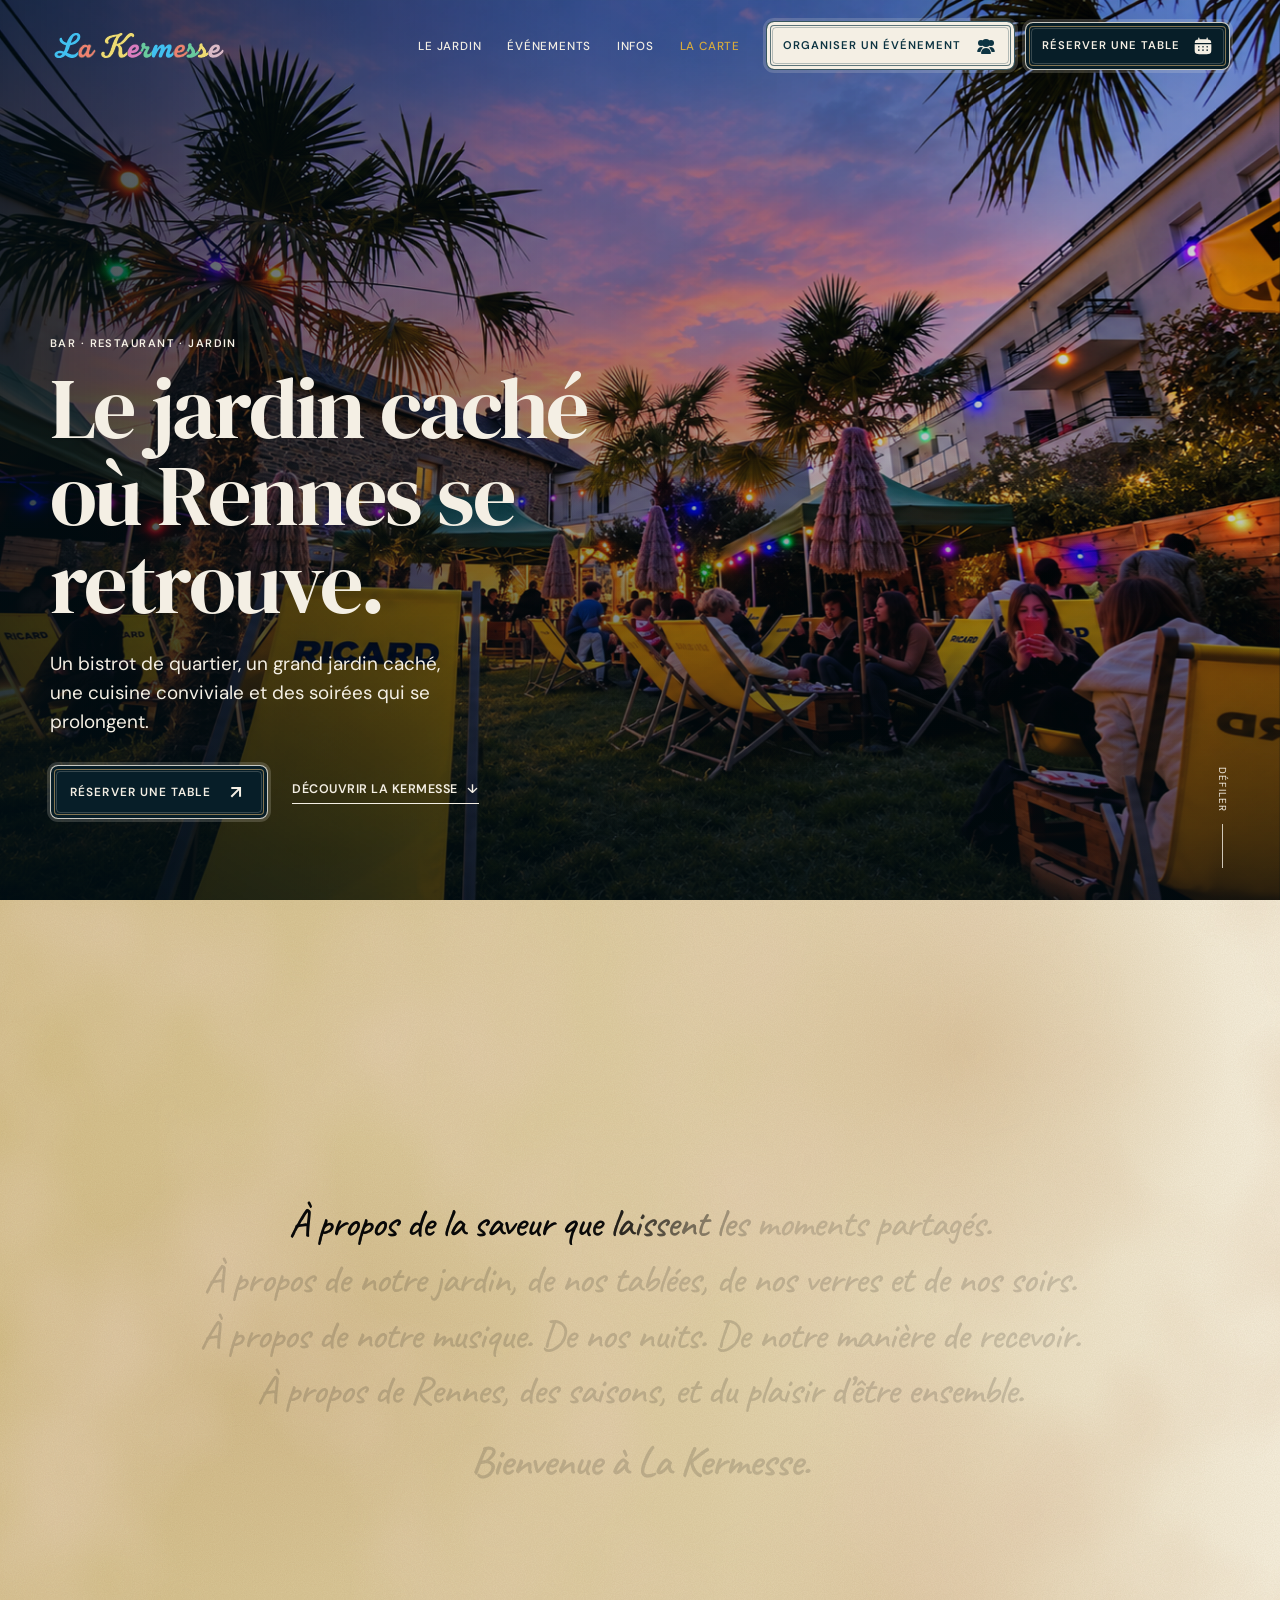
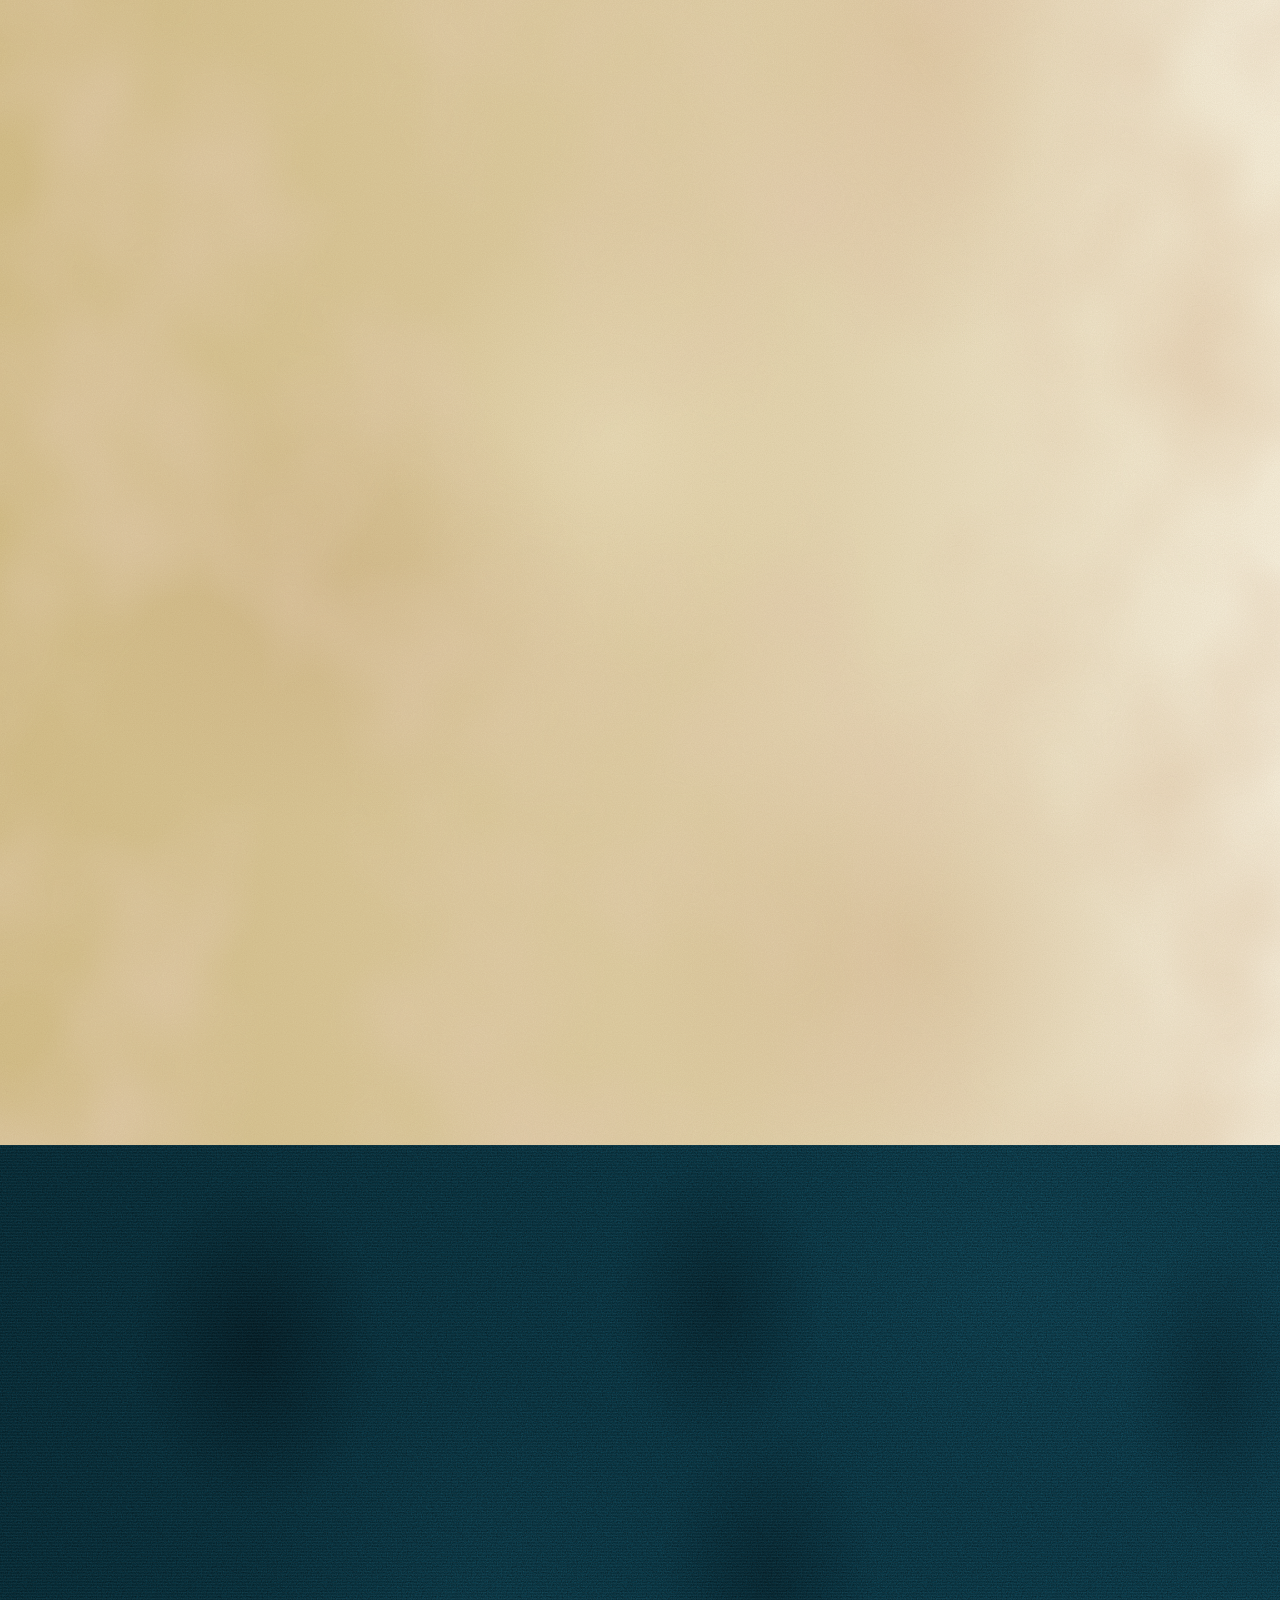
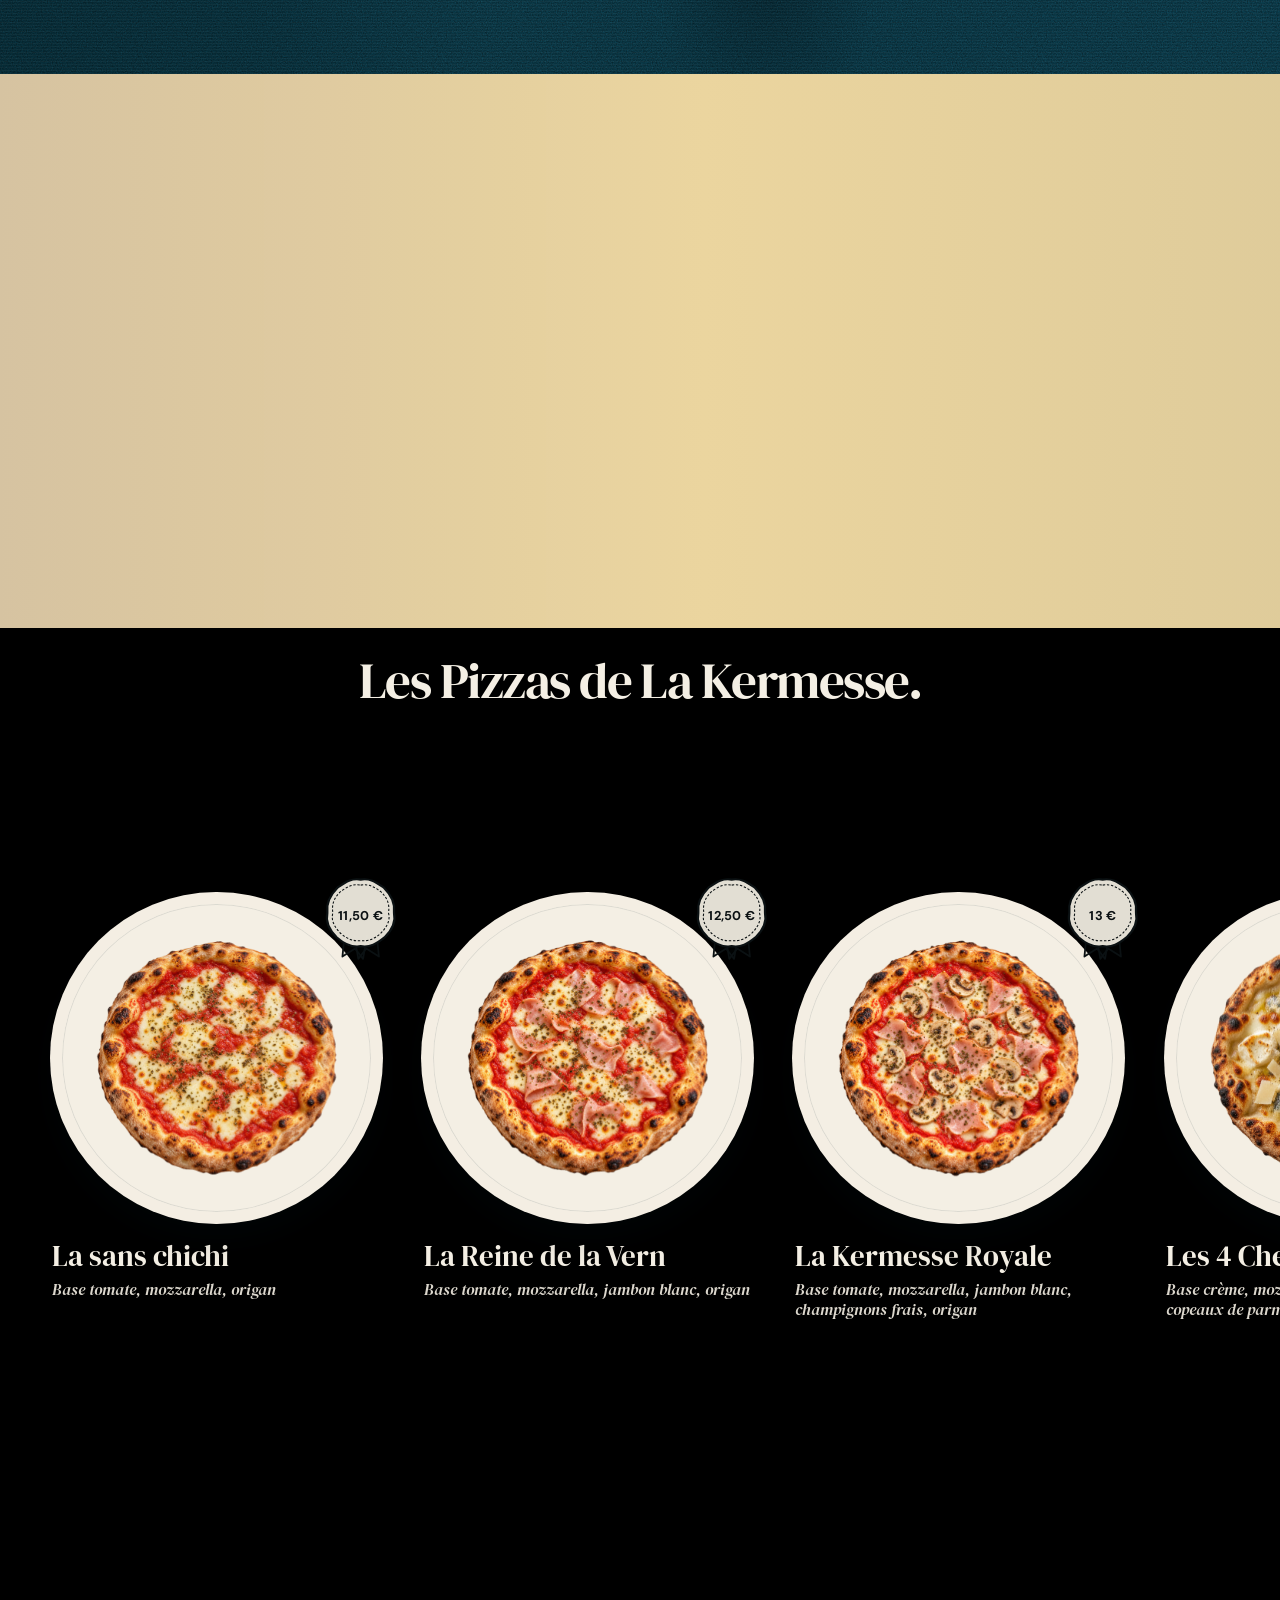
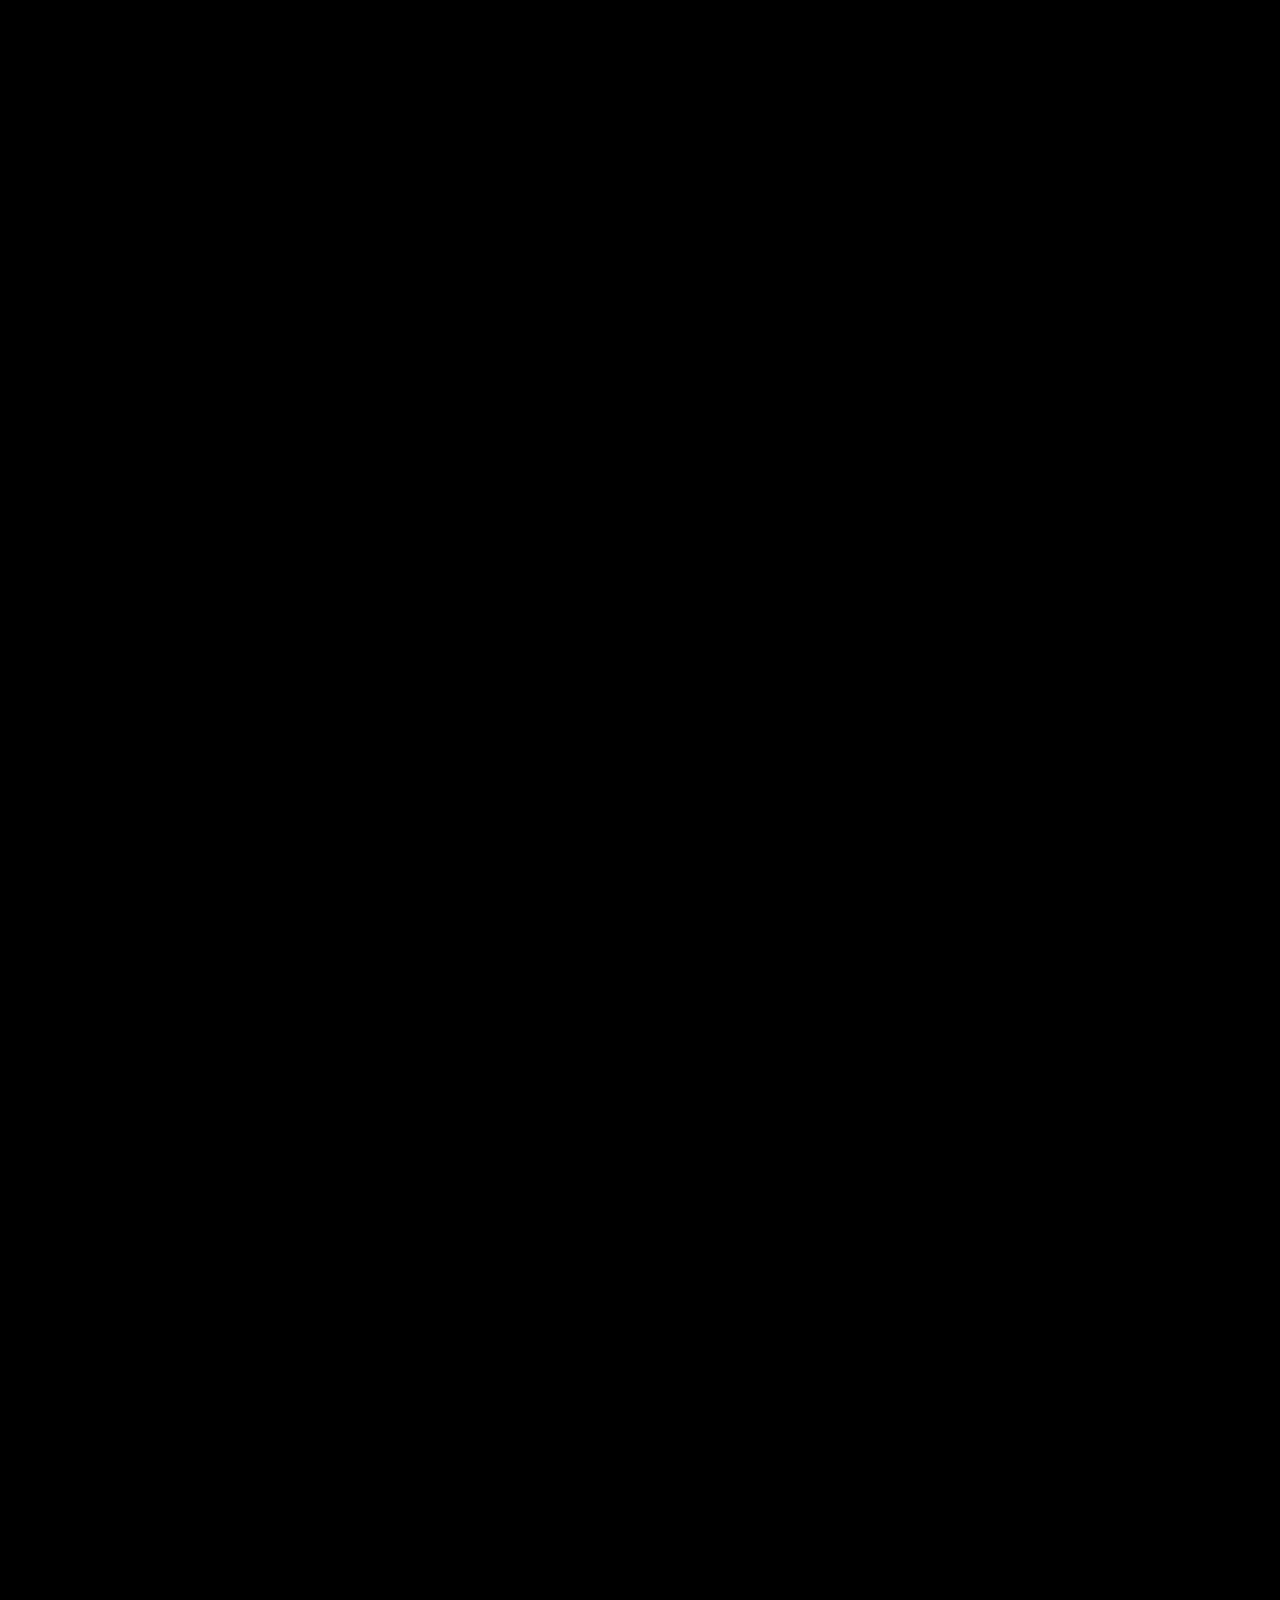
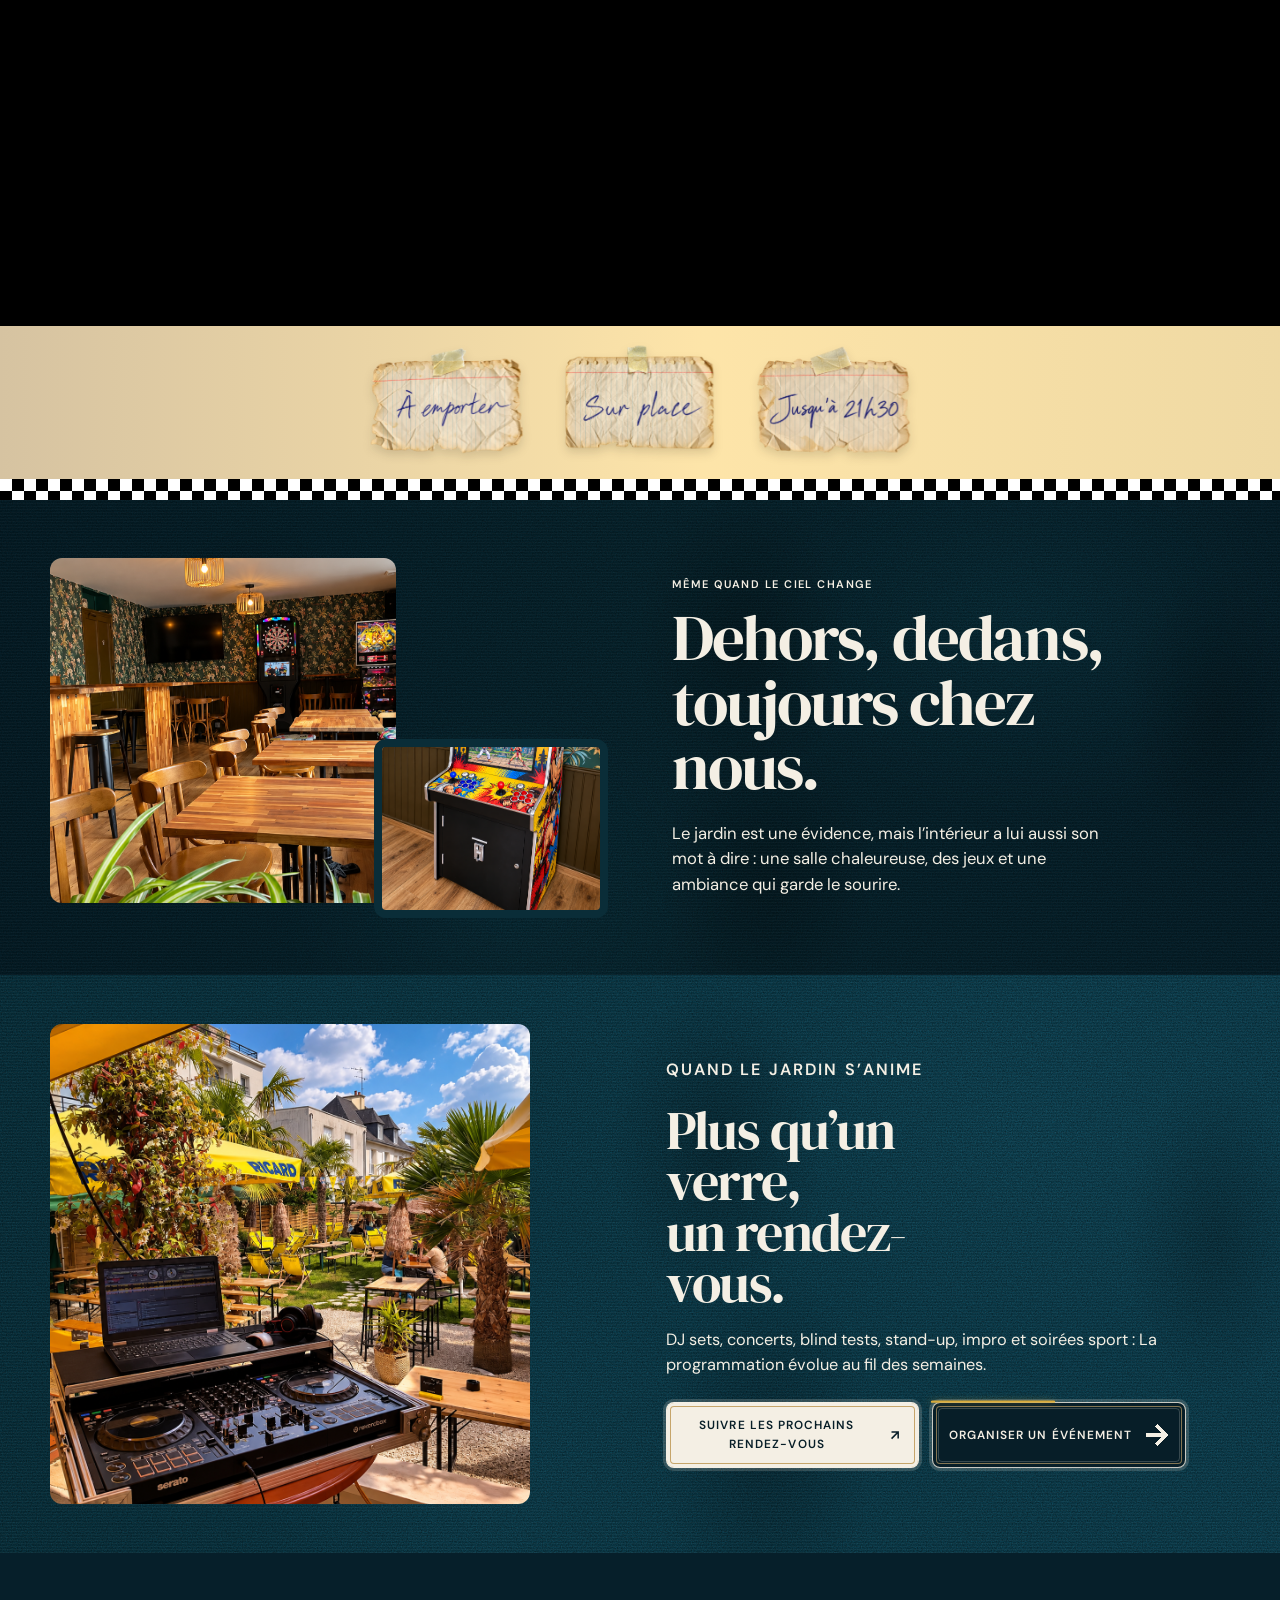
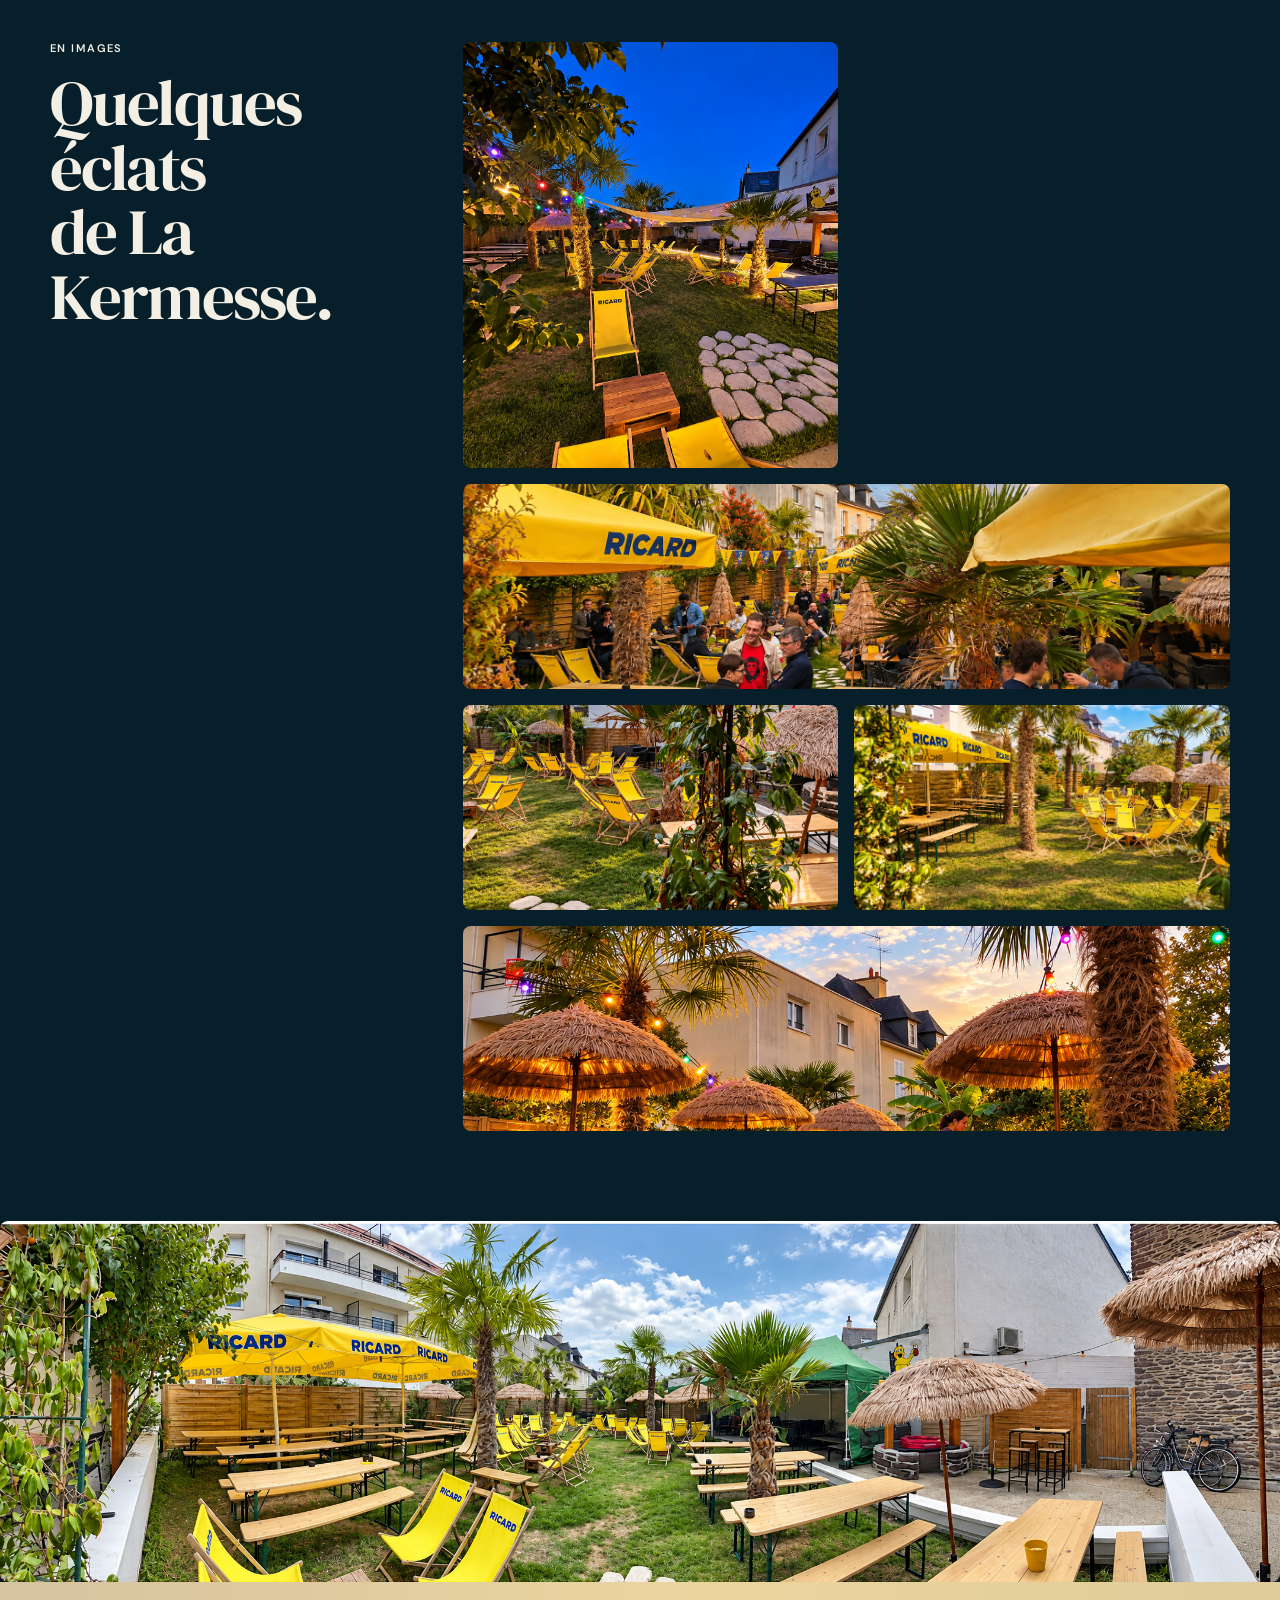
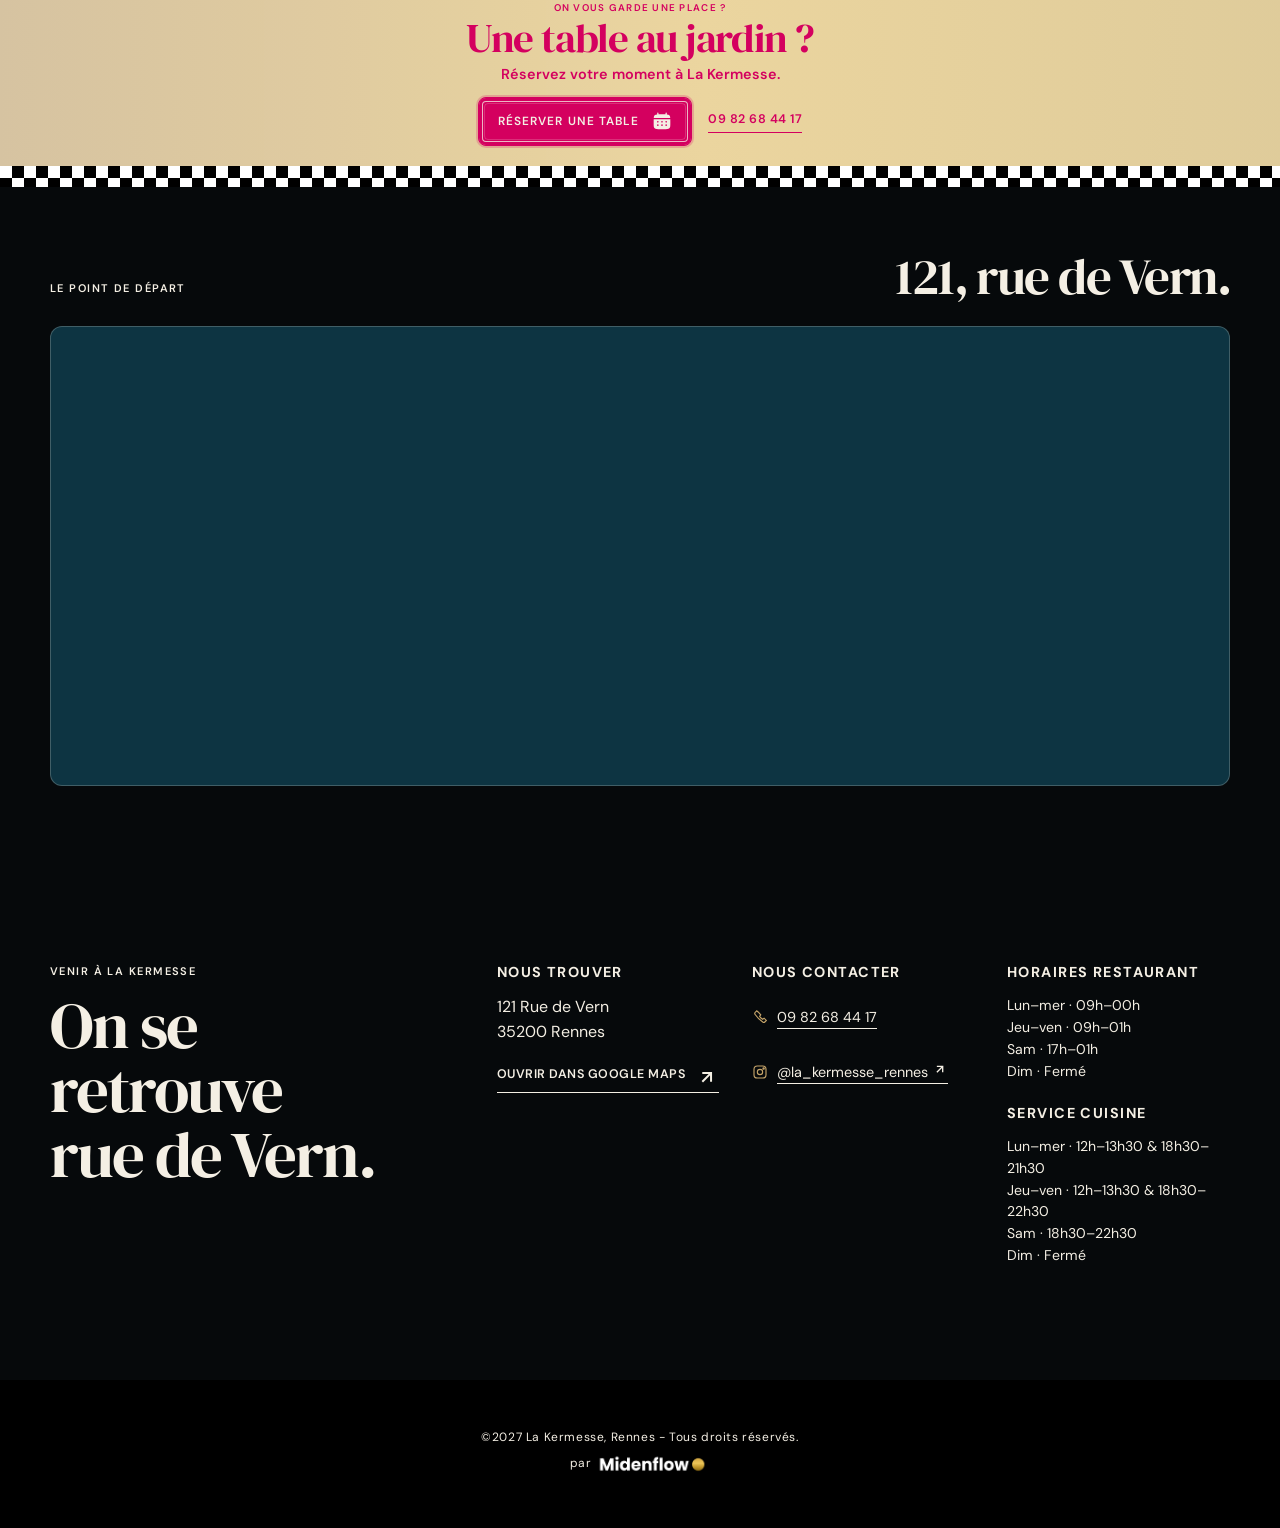
==== commit 122bd6cf: "fix: sync GitHub Pages preview with latest website" ====
--- a/index.html
+++ b/index.html
@@ -10,31 +10,678 @@
   <meta property="og:type" content="website">
   <meta property="og:image" content="assets/images/01_hero_sunset_people.png">
   <meta name="theme-color" content="#06171f">
-  <link rel="icon" type="image/png" href="assets/images/la-kermesse-wordmark-transparent.png">
+  <link rel="icon" type="image/svg+xml" href="assets/images/la-kermesse-logo.svg">
   <link rel="preconnect" href="https://fonts.googleapis.com">
   <link rel="preconnect" href="https://fonts.gstatic.com" crossorigin>
   <link href="https://fonts.googleapis.com/css2?family=Caveat:wght@500;600;700&family=DM+Sans:opsz,wght@9..40,400;9..40,500;9..40,600&family=DM+Serif+Display:ital@0;1&display=swap" rel="stylesheet">
-  <link rel="stylesheet" href="assets/css/styles.css?v=homepage-sidebar-desktop">
+
+  <style>
+:root {
+  --ink: #071e28;
+  --petrol: #0d3442;
+  --night: #06171f;
+  --cream: #f4efe4;
+  --sand: #dfd2bc;
+  --gold: #c6a56a;
+  --gold-glint: #d6aa3c;
+  --accent-pink: #d4005f;
+  --line: rgba(244, 239, 228, .22);
+  --radius-sm: 8px;
+  --radius-md: 12px;
+  --serif: "DM Serif Display", Georgia, serif;
+  --sans: "DM Sans", Arial, sans-serif;
+  --wrap: 1180px;
+}
+
+* { box-sizing: border-box; }
+html { scroll-behavior: smooth; }
+body { margin: 0; background: var(--night); color: var(--cream); font-family: var(--sans); font-size: 16px; line-height: 1.55; }
+img { display: block; max-width: 100%; }
+a { color: inherit; text-decoration: none; }
+button { font: inherit; }
+h1, h2, h3, h4, p { margin-top: 0; }
+h1, h2, h3 { font-family: var(--serif); font-weight: 400; line-height: .99; letter-spacing: -.03em; }
+h1 { font-size: clamp(3.8rem, 8.3vw, 8.1rem); }
+h2 { font-size: clamp(2.65rem, 5.1vw, 5rem); }
+h3 { font-size: 2rem; }
+
+.sr-only { position: absolute !important; width: 1px; height: 1px; padding: 0; margin: -1px; overflow: hidden; clip: rect(0, 0, 0, 0); white-space: nowrap; border: 0; }
+.skip-link { position: fixed; z-index: 100; top: 1rem; left: 1rem; padding: .6rem .9rem; background: var(--cream); color: var(--ink); transform: translateY(-200%); }
+.skip-link:focus { transform: none; }
+.wrap { width: min(calc(100% - 3rem), var(--wrap)); margin-inline: auto; }
+.section { padding: clamp(4.5rem, 7vw, 6.5rem) 0; }
+.eyebrow { margin: 0 0 .9rem; font-size: .69rem; font-weight: 600; line-height: 1.2; letter-spacing: .13em; text-transform: uppercase; }
+
+.button { position: relative; isolation: isolate; display: inline-flex; align-items: center; justify-content: center; gap: .8rem; min-height: 3.35rem; padding: .85rem 1.2rem; border: 1px solid rgba(244, 239, 228, .82); border-radius: var(--radius-sm); background: var(--ink); box-shadow: inset 0 0 0 3px var(--ink), inset 0 0 0 4px rgba(198, 165, 106, .66), 0 0 0 3px rgba(244, 239, 228, .18); color: var(--cream); font-size: .74rem; font-weight: 600; letter-spacing: .09em; text-align: center; text-transform: uppercase; transition: transform .25s ease, background .25s ease, box-shadow .25s ease, color .25s ease; }
+.button::after { content: ""; position: absolute; inset: 5px; border: 1px solid rgba(244, 239, 228, .2); border-radius: 4px; pointer-events: none; transition: inset .25s ease, border-color .25s ease; }
+.button:hover { background: #143f4e; color: var(--cream); box-shadow: inset 0 0 0 3px #143f4e, inset 0 0 0 4px var(--gold), 0 0 0 4px rgba(198, 165, 106, .36); transform: translateY(-2px); }
+.button:hover::after { inset: 3px; border-color: rgba(244, 239, 228, .55); }
+.button:focus-visible, .text-link:focus-visible, .info-link:focus-visible { outline: 2px solid var(--gold); outline-offset: 4px; }
+.button--cream { background: var(--cream); color: var(--ink); box-shadow: inset 0 0 0 3px var(--cream), inset 0 0 0 4px var(--gold), 0 0 0 3px rgba(244, 239, 228, .18); }
+.button--cream:hover { background: #fffaf0; color: var(--ink); }
+.button--nav { min-height: 3rem; padding: .7rem 1rem; font-size: .7rem; }
+.text-link { display: inline-flex; gap: .6rem; padding-bottom: .2rem; border-bottom: 1px solid currentColor; font-size: .78rem; font-weight: 600; letter-spacing: .04em; text-transform: uppercase; transition: opacity .2s; }
+.text-link:hover { opacity: .66; }
+.text-link--light { color: var(--cream); }
+
+/* ============================================
+   SITE HEADER — transparent on load, black on scroll
+   ============================================ */
+.site-header {
+  position: fixed;
+  z-index: 10;
+  top: 0;
+  right: 0;
+  left: 0;
+  display: flex;
+  align-items: center;
+  justify-content: space-between;
+  height: 5.7rem;
+  padding: 0 max(1.5rem, calc((100vw - var(--wrap)) / 2));
+  background: transparent;
+  color: var(--cream);
+  transition: box-shadow .45s cubic-bezier(.4, 0, .2, 1);
+}
+
+.site-header::before {
+  content: "";
+  position: absolute;
+  inset: 0;
+  z-index: -1;
+  background: #000;
+  opacity: 0;
+  pointer-events: none;
+  will-change: opacity;
+  transform: translateZ(0);
+  backface-visibility: hidden;
+  transition: opacity .45s cubic-bezier(.4, 0, .2, 1);
+}
+
+.site-header.is-scrolled::before { opacity: 1; }
+.site-header.is-scrolled { box-shadow: 0 1px 0 rgba(255, 255, 255, .08); }
+
+.brand { display: block; width: 178px; height: 52px; overflow: hidden; }
+.brand.site-nav__brand { display: none; }
+.brand img { width: 100%; height: 100%; object-fit: contain; object-position: center; }
+.site-nav { display: flex; align-items: center; gap: 1.6rem; font-size: .73rem; font-weight: 500; letter-spacing: .07em; text-transform: uppercase; }
+.site-nav > a:not(.button) { transition: opacity .2s; }
+.site-nav > a:not(.button):hover { opacity: .65; }
+.site-nav > a[href="carte.html"] { color: var(--gold-glint); }
+.site-nav__actions { display: flex; align-items: center; gap: .65rem; }
+.site-nav__event-button { border-color: rgba(13, 52, 66, .82); background: var(--cream); box-shadow: inset 0 0 0 3px var(--cream), inset 0 0 0 4px rgba(13, 52, 66, .66), 0 0 0 3px rgba(244, 239, 228, .18); color: var(--petrol); }
+.site-nav__event-button::after { border-color: rgba(13, 52, 66, .28); }
+.site-nav__event-button:hover { background: #fffaf0; color: var(--petrol); box-shadow: inset 0 0 0 3px #fffaf0, inset 0 0 0 4px var(--petrol), 0 0 0 4px rgba(198, 165, 106, .36); }
+.site-nav__event-button:hover::after { border-color: rgba(13, 52, 66, .52); }
+.menu-toggle { display: none; padding: .7rem; border: 0; background: none; color: inherit; }
+.menu-toggle > span:not(.sr-only) { display: block; width: 1.65rem; height: 1px; margin: .38rem; background: currentColor; }
+
+.hero { position: relative; display: grid; align-items: end; min-height: 100svh; overflow: hidden; background: var(--night); color: var(--cream); }
+.hero picture, .hero__image, .hero__veil { position: absolute; inset: 0; width: 100%; height: 100%; }
+.hero__image { object-fit: cover; object-position: center 52%; animation: hero-enter 1.6s ease-out both; }
+.hero__veil { background: linear-gradient(90deg, rgba(1, 14, 20, .76), rgba(1, 14, 20, .34) 46%, rgba(1, 14, 20, .16)), linear-gradient(0deg, rgba(1, 14, 20, .58), transparent 50%); }
+.hero__content { position: relative; z-index: 1; padding-bottom: clamp(4rem, 9vh, 7rem); }
+.hero__eyebrow { animation: rise .7s .25s both; }
+.hero h1 { max-width: 710px; margin-bottom: 1.35rem; font-size: clamp(3.5rem, 6.7vw, 6.7rem); line-height: 1.02; animation: rise .8s .34s both; }
+.hero__lede { max-width: 415px; margin-bottom: 1.8rem; font-size: clamp(1rem, 1.6vw, 1.18rem); animation: rise .8s .45s both; }
+.hero__actions { display: flex; align-items: center; gap: 1.5rem; animation: rise .8s .56s both; }
+.hero__scroll { position: absolute; right: max(1.5rem, calc((100vw - var(--wrap)) / 2)); bottom: 2rem; display: flex; align-items: center; gap: .7rem; margin: 0; font-size: .63rem; letter-spacing: .12em; writing-mode: vertical-rl; text-transform: uppercase; }
+.hero__scroll span { width: 1px; height: 44px; background: var(--cream); opacity: .8; }
+
+
+.story, .living, .gallery, .info, .map-section { width: 100%; padding-inline: max(1.5rem, calc((100vw - var(--wrap)) / 2)); }
+
+.story {
+  position: relative;
+  isolation: isolate;
+  min-height: 205svh;
+  padding-block: 0;
+  color: #e6d1a0;
+  background-color: #e0cfa6; /* fallback */
+  background-image:
+    /* darker tan blotches */
+    radial-gradient(ellipse 30% 20% at 75% 8%, rgba(205, 170, 125, 0.45), transparent 70%),
+    radial-gradient(ellipse 22% 25% at 72% 40%, rgba(210, 175, 130, 0.40), transparent 70%),
+    radial-gradient(ellipse 35% 18% at 22% 25%, rgba(200, 170, 125, 0.40), transparent 70%),
+    radial-gradient(ellipse 30% 20% at 70% 90%, rgba(205, 170, 125, 0.40), transparent 70%),
+    radial-gradient(ellipse 30% 18% at 25% 70%, rgba(200, 168, 122, 0.35), transparent 70%),
+    /* light cream highlights */
+    radial-gradient(ellipse 25% 18% at 48% 62%, rgba(240, 228, 198, 0.55), transparent 70%),
+    radial-gradient(ellipse 30% 22% at 95% 55%, rgba(240, 228, 198, 0.45), transparent 70%),
+    /* base: concentrated on the left, lighter on the right */
+    linear-gradient(to right, #d4bf8a 0%, #e0cfa6 55%, #f6efdd 100%);
+}
+
+/* soft cloudy mottling */
+.story::before {
+  content: "";
+  position: absolute;
+  inset: 0;
+  z-index: -1;
+  pointer-events: none;
+  opacity: 0.7;
+  background-size: 100% 100%;
+  background-image: url("data:image/svg+xml;utf8,<svg xmlns='http://www.w3.org/2000/svg' viewBox='0 0 1000 1200' preserveAspectRatio='none'><filter id='m' x='0' y='0' width='100%' height='100%'><feTurbulence type='fractalNoise' baseFrequency='0.006 0.006' numOctaves='3' seed='7'/><feColorMatrix values='0 0 0 0 0.78  0 0 0 0 0.62  0 0 0 0 0.44  2.4 0 0 0 -0.95'/></filter><rect width='100%' height='100%' filter='url(%23m)'/></svg>");
+}
+
+/* fine paper grain */
+.story::after {
+  content: "";
+  position: absolute;
+  inset: 0;
+  z-index: -1;
+  pointer-events: none;
+  opacity: 0.18;
+  mix-blend-mode: multiply;
+  background-image: url("data:image/svg+xml;utf8,<svg xmlns='http://www.w3.org/2000/svg' width='240' height='240'><filter id='g'><feTurbulence type='fractalNoise' baseFrequency='0.9' numOctaves='2' stitchTiles='stitch'/><feColorMatrix values='0 0 0 0 0.45  0 0 0 0 0.35  0 0 0 0 0.2  0 0 0 0.8 0'/></filter><rect width='100%' height='100%' filter='url(%23g)'/></svg>");
+}
+
+.story__sticky { position: sticky; top: 0; display: grid; align-items: center; min-height: 100svh; padding-block: clamp(4.5rem, 9vh, 7.5rem); }
+.story__lines { width: min(1120px, 82vw); margin-inline: auto; text-align: center; }
+.story__line { max-width: 100%; margin: 0 0 clamp(.42rem, 1vw, .82rem); color: #080808; font-family: "Caveat", cursive; font-size: clamp(2rem, 3.1vw, 3.9rem); font-weight: 500; letter-spacing: -.025em; line-height: 1.08; text-align: center; text-wrap: balance; }
+.story__char { opacity: .15; text-shadow: 0 .25px 0 rgba(0, 0, 0, .32); will-change: opacity; }
+.story__line--welcome { margin-top: clamp(1rem, 2.2vw, 1.7rem); font-size: clamp(2.1rem, 3.3vw, 4.05rem); font-weight: 600; }
+
+
+.garden {
+  position: relative;
+  isolation: isolate;
+  overflow: hidden;
+  color: var(--cream);
+  background-color: #0b4353; /* fallback */
+  background-image:
+    /* darker blotches (left and center) */
+    radial-gradient(ellipse 14% 45% at 20% 38%, rgba(2, 20, 28, 0.50), transparent 70%),
+    radial-gradient(ellipse 12% 40% at 56% 30%, rgba(2, 20, 28, 0.38), transparent 70%),
+    radial-gradient(ellipse 12% 45% at 60% 82%, rgba(2, 20, 28, 0.35), transparent 70%),
+    radial-gradient(ellipse 10% 40% at 95% 45%, rgba(2, 20, 28, 0.30), transparent 70%),
+    /* lighter petrol areas */
+    radial-gradient(ellipse 30% 60% at 80% 25%, rgba(20, 90, 112, 0.40), transparent 70%),
+    radial-gradient(ellipse 25% 60% at 38% 85%, rgba(20, 90, 112, 0.30), transparent 70%),
+    /* base: slightly darker left, lighter right */
+    linear-gradient(90deg, #093a49 0%, #0c4658 50%, #0e4c60 100%);
+}
+
+/* paper grain + speckles */
+.garden::before {
+  content: "";
+  position: absolute;
+  inset: 0;
+  z-index: -1;
+  pointer-events: none;
+  opacity: 0.6;
+  mix-blend-mode: overlay;
+  background-image: url("data:image/svg+xml;utf8,<svg xmlns='http://www.w3.org/2000/svg' width='300' height='300'><filter id='n'><feTurbulence type='fractalNoise' baseFrequency='0.8' numOctaves='3' stitchTiles='stitch'/><feColorMatrix values='0 0 0 0 0  0 0 0 0 0  0 0 0 0 0  0 0 0 0.95 0'/></filter><rect width='100%' height='100%' filter='url(%23n)'/></svg>");
+}
+
+/* faint horizontal paper fibers */
+.garden::after {
+  content: "";
+  position: absolute;
+  inset: 0;
+  z-index: -1;
+  pointer-events: none;
+  background-image: repeating-linear-gradient(
+    0deg,
+    rgba(255, 255, 255, 0.03) 0 1px,
+    transparent 1px 3px
+  );
+}
+
+.garden__intro { display: grid; grid-template-columns: 1fr 2fr; align-items: end; margin-bottom: 2.8rem; }
+.garden__intro h2 { max-width: 690px; margin: 0; }
+.garden__layout { display: grid; grid-template-columns: 1.06fr .72fr .75fr; grid-template-rows: auto auto; align-items: center; gap: 1.5rem; }
+.garden figure { margin: 0; }
+.image-frame { overflow: hidden; padding: .45rem; border: 1px solid var(--line); border-radius: var(--radius-md); }
+.image-frame img { width: 100%; height: 100%; object-fit: cover; }
+.garden__primary { grid-row: span 2; height: 590px; }
+.garden__primary img { object-position: center; }
+.garden__text { padding: 1rem 1.5rem 1rem 2rem; font-size: 1.04rem; }
+.garden__text p { margin-bottom: 1.6rem; }
+.garden__secondary { height: 230px; }
+.garden__tertiary { grid-column: 2 / 4; height: 240px; }
+
+.table-section { position: relative; padding-top: clamp(3.75rem, 5vw, 4.75rem); padding-bottom: 0; background: linear-gradient(to right, #d6c3a1 0%, #ffe6aaeb 55%
+55%, #f0daa4ed 100%); color: #111213; }
+.table-section .eyebrow { color: #7e2a34; }
+.table-section__top { display: block; }
+.table-section h2 { margin-bottom: 0; white-space: nowrap; }
+.moments { display: grid; grid-template-columns: repeat(3, 1fr); gap: 1.5rem; margin-top: clamp(1.8rem, 2.8vw, 2.5rem); }
+.moment { padding-top: 1rem; border-top: 1px solid rgba(7, 30, 40, .3); }
+.moment > span { color: #7e2a34; font-size: .73rem; letter-spacing: .09em; }
+.moment h3 { margin: 1.3rem 0 .8rem; font-size: 2rem; }
+.moment p { max-width: 290px; margin-bottom: 0; font-size: .91rem; }
+.table-section__cta { display: flex; justify-content: center; padding-block: clamp(2.75rem, 5vw, 4.5rem); }
+.menu-link-button { display: inline-flex; align-items: center; justify-content: center; gap: .8rem; min-height: 3.7rem; padding: .85rem 1.55rem; border: 2px solid rgba(240, 201, 119, .88); outline: 1px solid rgba(244, 239, 228, .8); outline-offset: -6px; background-color: #241309; box-shadow: 0 12px 24px rgba(52, 28, 9, .24); color: var(--cream); font-size: .76rem; font-weight: 700; letter-spacing: .1em; text-align: center; text-transform: uppercase; transition: transform .2s ease, box-shadow .2s ease, background-color .2s ease; }
+.menu-link-button:hover { transform: translateY(-2px); box-shadow: 0 16px 28px rgba(52, 28, 9, .32); }
+.menu-link-button:focus-visible { outline: 3px solid #7e2a34; outline-offset: 4px; }
+.menu-link-button span { font-size: 1.05em; }
+.pizza-showcase { --pizza-background: #000; --pizza-foreground: var(--cream); position: relative; margin-top: 0; overflow: clip; background: var(--pizza-background); color: var(--pizza-foreground); }
+.pizza-showcase__sticky { padding: clamp(2.25rem, 5vw, 4.75rem) 0; }
+.pizza-showcase__header { position: relative; min-height: 7.5rem; margin-bottom: clamp(.75rem, 1.6vw, 1.5rem); text-align: center; }
+.pizza-showcase__header h3 { width: 100%; margin: 0; font-size: clamp(2.35rem, 4vw, 4.4rem); line-height: 1; white-space: nowrap; }
+.pizza-showcase__viewport { width: 100%; overflow-x: clip; overflow-y: visible; }
+.pizza-showcase__track { display: grid; grid-template-columns: repeat(3, minmax(0, 1fr)); gap: clamp(1.2rem, 2.6vw, 2.3rem); width: min(calc(100% - 3rem), var(--wrap)); margin: 0 auto; }
+.pizza-card { min-width: 0; }
+.pizza-card__disc { position: relative; display: grid; place-items: center; width: 100%; aspect-ratio: 1; overflow: visible; border: clamp(7px, 1vw, 12px) solid rgba(244, 239, 228, .9); border-radius: 50%; background: var(--cream); box-shadow: inset 0 0 0 1px rgba(7, 30, 40, .1), 0 16px 30px rgba(4, 20, 28, .18); }
+.pizza-card__image { display: block; width: 78%; height: 78%; object-fit: contain; transform-origin: center; will-change: transform; }
+.pizza-card__copy { padding: 1.1rem .15rem 0; }
+.pizza-card__name { margin: 0; color: currentColor; font-family: var(--serif); font-size: clamp(1.7rem, 2.3vw, 2.55rem); font-weight: 400; line-height: .98; }
+.pizza-card__ingredients { min-height: 3.2em; margin: .55rem 0 0; color: currentColor; font-family: var(--serif); font-size: .98rem; font-style: italic; line-height: 1.28; opacity: .9; }
+.pizza-card__price-badge { position: absolute; z-index: 2; top: clamp(-2rem, -2.3vw, -1.15rem); right: clamp(-2rem, -2.3vw, -1.15rem); display: grid; place-items: center; width: clamp(4rem, 6.2vw, 5.5rem); aspect-ratio: 100 / 112; color: #0b1113; font-family: var(--sans); font-size: clamp(.65rem, 1vw, .88rem); font-weight: 700; letter-spacing: .02em; line-height: 1; white-space: nowrap; }
+.pizza-card__price-mark { position: absolute; inset: 0; width: 100%; height: 100%; overflow: visible; }
+.pizza-card__ribbon { fill: rgba(12, 17, 19, .1); stroke: #0b1113; stroke-linejoin: round; stroke-width: 2.25; }
+.pizza-card__seal { fill: rgba(244, 239, 228, .93); stroke: #0b1113; stroke-linejoin: round; stroke-width: 2.8; }
+.pizza-card__seal-line { fill: none; stroke: #0b1113; stroke-dasharray: 3 2.2; stroke-linejoin: round; stroke-width: 1.35; }
+.pizza-card__price-text { position: relative; z-index: 1; transform: translateY(-.15rem); }
+.pizza-showcase.is-enhanced { padding: 0; }
+.pizza-showcase.is-enhanced .pizza-showcase__sticky { position: sticky; top: var(--pizza-sticky-offset, 5.7rem); display: flex; flex-direction: column; height: calc(100svh - var(--pizza-sticky-offset, 5.7rem)); min-height: 0; padding: clamp(1.2rem, 3vh, 2.25rem) 0; overflow: visible; }
+.pizza-showcase.is-enhanced .pizza-showcase__header { flex: 0 0 auto; }
+.pizza-showcase.is-enhanced .pizza-showcase__viewport { flex: 1 1 auto; min-height: 0; display: flex; align-items: center; padding-block: clamp(2rem, 5vh, 3.6rem) clamp(1.25rem, 3vh, 2.4rem); }
+.pizza-showcase.is-enhanced .pizza-showcase__track { display: flex; align-items: flex-start; gap: clamp(2rem, 3vw, 3.5rem); width: max-content; max-width: none; margin: 0; padding-inline: max(1.5rem, calc((100vw - var(--wrap)) / 2)); }
+.pizza-showcase.is-enhanced .pizza-card { flex: 0 0 clamp(18.5rem, 26vw, 27rem); }
+.pizza-showcase.is-enhanced .pizza-card__disc { width: min(100%, min(44vh, 26vw)); margin-inline: auto; }
+.pizza-info-band { width: 100%; overflow: hidden; background: linear-gradient(to right, #d6c3a1 0%, #ffe6aaeb 55% 55%, #f0daa4ed 100%); }
+.pizza-info-band__papers { display: flex; align-items: center; justify-content: center; gap: clamp(1.4rem, 3vw, 2.85rem); height: clamp(9.4rem, 12vw, 11.5rem); padding: .6rem max(1.5rem, calc((100vw - var(--wrap)) / 2)); perspective: 800px; }
+.pizza-info-band__paper { display: block; width: clamp(9.7rem, 11.5vw, 11.15rem); height: auto; transform-origin: 50% 8%; transform-style: preserve-3d; will-change: transform; filter: drop-shadow(0 5px 5px rgba(31, 24, 14, .14)); }
+.pizza-info-band__paper--takeaway { animation: paper-breeze-takeaway 6.2s cubic-bezier(.45, .05, .55, .95) infinite; }
+.pizza-info-band__paper--dine-in { animation: paper-breeze-dine-in 6.9s -1.1s cubic-bezier(.45, .05, .55, .95) infinite; }
+.pizza-info-band__paper--hours { animation: paper-breeze-hours 5.8s -2s cubic-bezier(.45, .05, .55, .95) infinite; }
+.pizza-info-band__checker { height: clamp(1.15rem, 1.65vw, 1.6rem); background-color: #fff; background-image: conic-gradient(#000 25%, #fff 0 50%, #000 0 75%, #fff 0); background-position: 0 0; background-size: 24px 24px; animation: checker-drift-left 6.5s linear infinite; }
+
+.living {
+  position: relative;
+  isolation: isolate;
+  display: grid;
+  grid-template-columns: 1fr 1fr;
+  align-items: center;
+  gap: clamp(2.75rem, 5vw, 4.5rem);
+  padding-block: clamp(3.25rem, 4.5vw, 4.5rem);
+  overflow: hidden;
+  color: var(--cream);
+  background-color: #061f2a; /* fallback */
+  background-image:
+    /* darker blotches */
+    radial-gradient(ellipse 14% 50% at 20% 40%, rgba(0, 0, 0, 0.35), transparent 70%),
+    radial-gradient(ellipse 12% 45% at 58% 30%, rgba(0, 0, 0, 0.25), transparent 70%),
+    radial-gradient(ellipse 12% 45% at 60% 80%, rgba(0, 0, 0, 0.25), transparent 70%),
+    radial-gradient(ellipse 10% 45% at 95% 45%, rgba(0, 0, 0, 0.22), transparent 70%),
+    /* slightly lighter petrol areas */
+    radial-gradient(ellipse 30% 60% at 80% 25%, rgba(11, 67, 83, 0.40), transparent 70%),
+    radial-gradient(ellipse 25% 60% at 40% 85%, rgba(11, 67, 83, 0.30), transparent 70%),
+    /* base */
+    linear-gradient(90deg, #04202b 0%, #062833 50%, #05232f 100%);
+}
+
+/* paper grain + speckles */
+.living::before {
+  content: "";
+  position: absolute;
+  inset: 0;
+  z-index: -1;
+  pointer-events: none;
+  opacity: 0.55;
+  mix-blend-mode: overlay;
+  background-image: url("data:image/svg+xml;utf8,<svg xmlns='http://www.w3.org/2000/svg' width='300' height='300'><filter id='n'><feTurbulence type='fractalNoise' baseFrequency='0.8' numOctaves='3' stitchTiles='stitch'/><feColorMatrix values='0 0 0 0 0  0 0 0 0 0  0 0 0 0 0  0 0 0 0.9 0'/></filter><rect width='100%' height='100%' filter='url(%23n)'/></svg>");
+}
+
+/* faint horizontal paper fibers */
+.living::after {
+  content: "";
+  position: absolute;
+  inset: 0;
+  z-index: -1;
+  pointer-events: none;
+  background-image: repeating-linear-gradient(
+    0deg,
+    rgba(255, 255, 255, 0.025) 0 1px,
+    transparent 1px 3px
+  );
+}
+
+.living__images { position: relative; z-index: 1; min-height: clamp(22.5rem, 28vw, 25rem); }
+.living__images figure { position: absolute; margin: 0; overflow: hidden; border-radius: var(--radius-md); }
+.living__images figure:first-child { top: 0; left: 0; width: 62%; height: clamp(21rem, 27vw, 24rem); }
+.living__images figure:last-child { right: 0; bottom: 0; width: 42%; height: clamp(10.75rem, 14vw, 12rem); border: 8px solid #0a2d38; }
+.living__images img { width: 100%; height: 100%; object-fit: cover; }
+.living__images figure:first-child img { object-position: center; }
+.living__images figure:last-child img { object-position: bottom; }
+.living__copy { position: relative; z-index: 1; max-width: 440px; }
+.living__copy h2 { margin-bottom: 1.35rem; }
+.living__copy > p:last-child { margin-bottom: 0; font-size: 1.04rem; }
+
+.events { position: relative; padding-block: clamp(3.25rem, 4.5vw, 4.5rem); overflow: hidden; background-color: #0b4353; color: var(--cream); }
+.events__inner { display: grid; grid-template-columns: minmax(0, 1fr) minmax(0, 1fr); align-items: center; gap: clamp(2.5rem, 4vw, 4rem); }
+.events__image { width: min(100%, 30rem); aspect-ratio: 1 / 1; overflow: hidden; border-radius: var(--radius-md); }
+.events__image img { width: 100%; height: 100%; object-fit: cover; object-position: center 46%; }
+.events__content { align-self: center; max-width: 520px; }
+.events__content h2 { max-width: 11ch; margin-bottom: 1.1rem; font-size: clamp(3rem, 4.2vw, 5rem); line-height: .95; }
+.events__content > p { max-width: 500px; margin-bottom: 1.55rem; font-size: 1.02rem; }
+.events__actions { display: flex; align-items: stretch; gap: .8rem; }
+.events__actions .button { flex: 1 1 0; min-width: 0; padding-inline: .85rem; }
+.events .button { border-color: rgba(244, 239, 228, .82); background: var(--ink); box-shadow: inset 0 0 0 3px var(--ink), inset 0 0 0 4px rgba(198, 165, 106, .66), 0 0 0 3px rgba(244, 239, 228, .18); color: var(--cream); }
+.events .button--cream { background: var(--cream); color: var(--ink); box-shadow: inset 0 0 0 3px var(--cream), inset 0 0 0 4px var(--gold), 0 0 0 3px rgba(244, 239, 228, .18); }
+.events .button::after { border-color: rgba(244, 239, 228, .2); }
+.events .button:hover { background: #143f4e; box-shadow: inset 0 0 0 3px #143f4e, inset 0 0 0 4px var(--gold), 0 0 0 4px rgba(198, 165, 106, .36); color: var(--cream); }
+.events .button--cream:hover { background: #fffaf0; color: var(--ink); }
+.events .button:hover::after { border-color: rgba(244, 239, 228, .55); }
+.events__private-button { overflow: visible; }
+.events__private-tracer { position: absolute; z-index: 2; inset: -3px; width: calc(100% + 6px); height: calc(100% + 6px); overflow: visible; pointer-events: none; }
+.events__private-tracer rect { fill: none; stroke: var(--gold-glint); stroke-width: 1.4; stroke-linecap: round; stroke-dasharray: 17 83; stroke-dashoffset: 0; filter: drop-shadow(0 0 2px rgba(214, 170, 60, .45)); animation: gold-trace 4.3s linear infinite; }
+.events__private-button:hover .events__private-tracer rect { stroke: #ffe4a0; filter: drop-shadow(0 0 3px rgba(214, 170, 60, .65)); }
+
+.pano { width: min(100%, 1680px); aspect-ratio: 2160 / 609; margin: 0 auto; overflow: hidden; border-radius: var(--radius-sm); background: #000; }
+.pano img { width: 100%; height: 100%; object-fit: cover; object-position: center 44.5%; }
+.gallery { position: relative; display: grid; grid-template-columns: 1fr 2.2fr; gap: 4rem; background-color: #061f2a; color: var(--cream); }
+.gallery__heading { position: sticky; top: 8rem; align-self: start; }
+.gallery__heading h2 { margin-bottom: 0; }
+.gallery__grid { display: grid; grid-template-columns: repeat(2, 1fr); grid-auto-rows: 205px; gap: 1rem; }
+.gallery__item { margin: 0; overflow: hidden; border-radius: var(--radius-sm); background: #061f2a; }
+.gallery__item img { width: 100%; height: 100%; object-fit: cover; transition: transform .6s ease, filter .6s; }
+.gallery__item:hover img { transform: scale(1.035); filter: brightness(1.06); }
+.gallery__item--tall { grid-row: span 2; }
+.gallery__item--wide { grid-column: span 2; }
+.gallery__item:nth-child(2) img { object-position: center 45%; }
+
+.reserve-band { position: relative; overflow: hidden; padding: 0; background: linear-gradient(to right, #d6c3a1 0%, #ffe6aaeb 55% 55%, #f0daa4ed 100%); color: var(--accent-pink); }
+.reserve-band__inner { position: relative; z-index: 1; display: grid; place-items: center; min-height: clamp(10.5rem, 13vw, 12.5rem); padding-block: 1.25rem; text-align: center; }
+.reserve-band__inner .eyebrow { margin-bottom: .28rem; color: var(--accent-pink); font-size: .61rem; }
+.reserve-band__inner h2 { margin: 0 0 .28rem; color: var(--accent-pink); font-size: clamp(2rem, 3.2vw, 3.25rem); }
+.reserve-band__inner > p:not(.eyebrow) { margin-bottom: .72rem; color: var(--accent-pink); font-size: .9rem; font-weight: 600; }
+.reserve-band__inner > div { display: flex; align-items: center; justify-content: center; gap: 1rem; }
+.reserve-band .button { min-height: 2.7rem; border-color: var(--accent-pink); background: var(--accent-pink); box-shadow: inset 0 0 0 3px var(--accent-pink), inset 0 0 0 4px rgba(244, 239, 228, .76), 0 0 0 2px rgba(212, 0, 95, .22); color: var(--cream); }
+.reserve-band .button:hover { background: #af0050; box-shadow: inset 0 0 0 3px #af0050, inset 0 0 0 4px rgba(244, 239, 228, .82), 0 0 0 3px rgba(212, 0, 95, .22); }
+.reserve-band .text-link--light { color: var(--accent-pink); }
+.reserve-band__checker { position: relative; z-index: 1; height: clamp(1.15rem, 1.65vw, 1.6rem); background-color: #fff; background-image: conic-gradient(#000 25%, #fff 0 50%, #000 0 75%, #fff 0); background-position: 0 0; background-size: 24px 24px; animation: checker-drift-left 6.5s linear infinite; }
+
+.info { position: relative; overflow: hidden; display: grid; grid-template-columns: .85fr 1.7fr; gap: 5rem; background: #06090b; color: var(--cream); }
+.info__intro h2 { margin-bottom: 0; }
+.info__details { display: grid; grid-template-columns: repeat(3, 1fr); gap: 2rem; }
+.info h3 { margin-bottom: 1rem; color: var(--cream); font-family: var(--sans); font-size: .9rem; font-weight: 700; letter-spacing: .1em; text-transform: uppercase; }
+.info address { margin-bottom: 1rem; font-style: normal; }
+.info-link { display: block; margin-bottom: .7rem; font-size: .9rem; text-decoration: underline; text-decoration-thickness: 1px; text-underline-offset: 4px; }
+.info-link--icon { display: flex; align-items: center; gap: .55rem; min-height: 2.75rem; text-decoration: none; }
+.info-link--icon span { border-bottom: 1px solid currentColor; }
+.info-link--icon svg { width: 1rem; height: 1rem; flex: 0 0 1rem; fill: none; stroke: var(--gold); stroke-width: 1.7; }
+.hours h3 + p { margin-bottom: 1.45rem; }
+.hours p { margin: 0; font-size: .88rem; }
+.map-section { position: relative; overflow: hidden; padding-top: 0; padding-bottom: clamp(4.5rem, 7vw, 6.5rem); background: #06090b; color: var(--cream); }
+.map-section__head { display: flex; align-items: end; justify-content: space-between; margin-bottom: 1.5rem; }
+.map-section__head .eyebrow { margin-bottom: .4rem; }
+.map-section__head h2 { margin: 0; font-size: clamp(2.3rem, 4vw, 4rem); }
+.map-frame { height: 460px; overflow: hidden; border: 1px solid rgba(244, 239, 228, .22); border-radius: var(--radius-md); background: var(--petrol); }
+.map-frame iframe { width: 100%; height: 100%; border: 0; filter: saturate(.75) contrast(.95); }
+
+/* ============================================
+   SITE FOOTER — two centered lines: © then "par [logo]"
+   ============================================ */
+.site-footer { padding: 3rem 0; background: #000; color: var(--cream); text-align: center; }
+.site-footer .wrap { display: flex; flex-direction: column; align-items: center; justify-content: center; text-align: center; }
+.site-footer__line, .site-footer__credit { margin: 0; font-size: .75rem; letter-spacing: .05em; line-height: 1.6; }
+.site-footer__credit { display: inline-flex; align-items: center; justify-content: center;}
+.site-footer__logo { display: inline-flex; align-items: center; text-decoration: none; }
+.site-footer__logo img { height: 33px; width: auto; display: block; }
+
+.reveal { opacity: 0; transform: translateY(20px); transition: opacity .7s ease, transform .7s ease; }
+.reveal.is-visible { opacity: 1; transform: none; }
+@keyframes hero-enter { from { opacity: 0; transform: scale(1.035); } to { opacity: 1; transform: scale(1); } }
+@keyframes rise { from { opacity: 0; transform: translateY(18px); } to { opacity: 1; transform: none; } }
+@keyframes gold-trace { to { stroke-dashoffset: -100; } }
+@keyframes checker-drift-left { to { background-position: -24px 0; } }
+@keyframes paper-breeze-takeaway {
+  0%, 100% { transform: translate3d(0, 0, 0) rotateZ(-2.1deg) rotateX(0deg) rotateY(0deg); }
+  27% { transform: translate3d(1px, 1px, 0) rotateZ(-1.35deg) rotateX(.7deg) rotateY(.35deg); }
+  55% { transform: translate3d(-1px, 0, 0) rotateZ(-2.65deg) rotateX(-.35deg) rotateY(-.45deg); }
+  78% { transform: translate3d(1px, 1px, 0) rotateZ(-1.6deg) rotateX(.4deg) rotateY(.2deg); }
+}
+@keyframes paper-breeze-dine-in {
+  0%, 100% { transform: translate3d(0, 0, 0) rotateZ(1.45deg) rotateX(.1deg) rotateY(0deg); }
+  27% { transform: translate3d(-1px, 1px, 0) rotateZ(.65deg) rotateX(1.1deg) rotateY(-.45deg); }
+  55% { transform: translate3d(1px, 0, 0) rotateZ(2.45deg) rotateX(-.5deg) rotateY(.5deg); }
+  78% { transform: translate3d(-1px, 1px, 0) rotateZ(1deg) rotateX(.65deg) rotateY(-.25deg); }
+}
+@keyframes paper-breeze-hours {
+  0%, 100% { transform: translate3d(0, 0, 0) rotateZ(-1.15deg) rotateX(0deg) rotateY(0deg); }
+  27% { transform: translate3d(1px, 1px, 0) rotateZ(-.35deg) rotateX(.55deg) rotateY(.65deg); }
+  55% { transform: translate3d(-1px, 0, 0) rotateZ(-1.95deg) rotateX(-.25deg) rotateY(-.55deg); }
+  78% { transform: translate3d(1px, 1px, 0) rotateZ(-.65deg) rotateX(.4deg) rotateY(.35deg); }
+}
+
+@media (max-width: 900px) {
+  .site-nav { gap: .9rem; }
+  .site-nav > a:not(.button) { font-size: .67rem; }
+  .site-nav__actions { gap: .45rem; }
+  .site-nav__actions .button { padding-inline: .7rem; font-size: .62rem; }
+  .garden__layout { grid-template-columns: 1fr 1fr; }
+  .garden__primary { height: 530px; }
+  .garden__text { padding: 1rem; }
+  .garden__secondary { display: none; }
+  .garden__tertiary { grid-column: 2; height: 235px; }
+  .living { gap: 3.5rem; }
+  .gallery { gap: 2rem; }
+  .info { gap: 3rem; }
+}
+
+@media (min-width: 901px) {
+  .garden { padding-block: clamp(2.75rem, 3.8vw, 3.75rem); }
+  .garden__intro { display: block; margin-bottom: clamp(1.1rem, 2vw, 1.65rem); }
+  .garden__intro .eyebrow { margin-bottom: .55rem; }
+  .garden__intro h2 { max-width: none; margin: 0; font-size: clamp(2.2rem, 3vw, 3.5rem); white-space: nowrap; }
+  .garden__layout { gap: clamp(1rem, 1.65vw, 1.5rem); }
+  .garden__primary { height: clamp(19rem, 27vw, 25.5rem); }
+  .garden__secondary { height: clamp(9.5rem, 12vw, 11.5rem); }
+  .garden__tertiary { height: clamp(8rem, 10.5vw, 10.75rem); }
+  .garden__text { padding: .7rem 1rem .7rem 1.35rem; font-size: .96rem; }
+  .garden__text p { margin-bottom: .85rem; }
+}
+
+@media (max-width: 1100px) and (min-width: 701px) {
+  .pizza-showcase__track { grid-template-columns: repeat(2, minmax(0, 1fr)); }
+  .pizza-showcase.is-enhanced .pizza-card { flex-basis: clamp(19rem, 42vw, 25rem); }
+  .pizza-showcase.is-enhanced .pizza-card__disc { width: min(100%, min(44vh, 39vw)); }
+}
+
+@media (max-width: 820px) and (min-width: 701px) {
+  .events__inner { grid-template-columns: minmax(0, 600px); justify-content: center; }
+  .events__content { max-width: 600px; }
+}
+
+@media (max-width: 700px) {
+  .wrap { width: min(calc(100% - 2.2rem), var(--wrap)); }
+  .section { padding-block: clamp(3.3rem, 14vw, 4.5rem); }
+  .site-header { height: 4.9rem; padding: 0 1.1rem; }
+  .brand { width: 145px; height: 43px; }
+  .menu-toggle { display: block; z-index: 12; }
+
+  .site-nav {
+    position: fixed;
+    z-index: 11;
+    inset: 0;
+    display: flex;
+    flex-direction: column;
+    align-items: center;
+    justify-content: flex-start;
+    gap: 1.4rem;
+    padding: 6rem 2rem 3rem;
+    background: #000;
+    text-align: center;
+    overflow-y: auto;
+    opacity: 0;
+    visibility: hidden;
+    transform: translateX(100%);
+    transition: opacity .25s, visibility .25s, transform .25s;
+  }
+  .site-nav.is-open { opacity: 1; visibility: visible; transform: none; }
+
+  .brand.site-nav__brand {
+    display: block;
+    width: 180px;
+    height: 54px;
+    margin: 0 0 1.4rem;
+    flex: 0 0 auto;
+  }
+  .brand.site-nav__brand img { width: 100%; height: 100%; object-fit: contain; }
+
+  .site-nav > a:not(.button):not(.site-nav__brand) {
+    width: 100%;
+    font-family: var(--serif);
+    font-size: 2.1rem;
+    font-weight: 400;
+    letter-spacing: -.02em;
+    line-height: 1.15;
+    text-transform: none;
+  }
+
+  .site-nav__actions {
+    display: flex;
+    flex-direction: column;
+    align-self: stretch;
+    gap: .75rem;
+    margin-top: 1.2rem;
+    width: 100%;
+  }
+  .site-nav__actions .button {
+    width: 100%;
+    min-height: 3.5rem;
+    margin-top: 0;
+    padding: .85rem 1rem;
+    font-size: 1rem;
+    letter-spacing: .07em;
+    line-height: 1.2;
+  }
+
+  .brand.site-nav__brand            { order: 0; }
+  .site-nav > a[href="#jardin"]     { order: 1; }
+  .site-nav > a[href="#evenements"] { order: 2; }
+  .site-nav > a[href="#infos"]      { order: 3; }
+  .site-nav > a[href="carte.html"]  { order: 4; }
+  .site-nav__actions                { order: 5; }
+
+  .menu-open { overflow: hidden; }
+
+  .hero { min-height: min(100svh, 760px); }
+  .hero__image { object-position: center 46%; }
+  .hero__content { padding-bottom: 3.6rem; }
+  .hero h1 { margin-bottom: 1.15rem; font-size: clamp(3rem, 12.8vw, 4.3rem); line-height: 1.04; }
+  .hero__lede { max-width: 360px; font-size: 1rem; }
+  .hero__actions { flex-direction: column; align-items: flex-start; gap: 1.2rem; }
+  .hero__scroll { display: none; }
+
+  .story, .living, .gallery, .info, .map-section { padding-inline: 1.1rem; }
+  .story { min-height: 190svh; }
+  .story__sticky { min-height: 100svh; padding-block: 5.75rem 4.5rem; }
+  .story__lines { width: 100%; }
+  .story__line { margin-bottom: .62rem; font-size: clamp(1.7rem, 7.5vw, 2.8rem); line-height: 1.08; }
+  .story__line--welcome { margin-top: 1.25rem; font-size: clamp(1.8rem, 7.8vw, 2.9rem); }
+  .garden__intro { display: block; margin-bottom: 2rem; }
+  .garden__layout { display: block; }
+  .garden__primary { height: 430px; margin-bottom: 1.35rem !important; }
+  .garden__text { padding: 0 0 2rem; font-size: 1rem; }
+  .garden__tertiary { height: 185px; margin-top: 1.25rem !important; }
+  .table-section { padding-bottom: 0; }
+  .table-section__top { display: block; }
+  .table-section h2 { white-space: normal; }
+  .moments { grid-template-columns: 1fr; gap: 1rem; margin-top: 2.4rem; }
+  .moment h3 { margin: 1rem 0 .6rem; }
+  .moment p { max-width: 430px; }
+
+  .pizza-showcase { margin-top: 2.5rem; }
+  .pizza-showcase__sticky { padding-block: 2.7rem; }
+  .pizza-showcase__header { min-height: 0; margin-bottom: 1.25rem; }
+  .pizza-showcase__header h3 { max-width: 11ch; margin-inline: auto; font-size: clamp(2.35rem, 10.4vw, 3.25rem); white-space: normal; }
+  .pizza-showcase__track { grid-template-columns: 1fr; width: min(calc(100% - 2.2rem), var(--wrap)); gap: 2.25rem; }
+  .pizza-card__ingredients { min-height: 0; font-size: 1rem; }
+  .pizza-card__price-badge { top: -1.35rem; right: -1.25rem; width: 3.85rem; font-size: .66rem; }
+  .pizza-showcase.is-enhanced .pizza-showcase__sticky { padding-block: 1rem; }
+  .pizza-showcase.is-enhanced .pizza-showcase__header { margin-bottom: .65rem; }
+  .pizza-showcase.is-enhanced .pizza-showcase__viewport { padding-block: 1.65rem 1rem; }
+  .pizza-showcase.is-enhanced .pizza-showcase__track { gap: 1.1rem; padding-inline: 1.1rem; }
+  .pizza-showcase.is-enhanced .pizza-card { flex-basis: min(84vw, 22rem); }
+  .pizza-showcase.is-enhanced .pizza-card__disc { width: min(100%, 56vh); }
+  .pizza-info-band__papers { gap: clamp(.45rem, 2.6vw, .9rem); height: clamp(6.9rem, 28vw, 7.5rem); padding-inline: .9rem; }
+  .pizza-info-band__paper { width: clamp(4.9rem, 26vw, 6.4rem); }
+  .pizza-info-band__checker { height: 1.05rem; background-size: 18px 18px; animation-name: checker-drift-left-mobile; }
+
+  .living { display: flex; flex-direction: column-reverse; gap: 2.5rem; }
+  .living__images { align-self: stretch; min-height: 420px; }
+  .living__images figure:first-child { width: 68%; height: 390px; }
+  .living__images figure:last-child { width: 45%; height: 190px; }
+  .events__inner { display: block; width: 100%; }
+  .events__image { min-height: 0; width: 100%; }
+  .events__content { width: 100%; padding: 3rem 1.1rem 0; }
+  .events__content h2 { max-width: 100%; font-size: clamp(3rem, 13vw, 4rem); }
+  .events__content > p { margin-bottom: 1.5rem; font-size: 1rem; }
+  .events__actions { flex-direction: column; }
+  .events__actions .button { width: 100%; min-height: 3.45rem; }
+
+  .pano { width: min(calc(100% - 2.2rem), var(--wrap)); }
+  .gallery { display: block; }
+  .gallery__heading { position: static; margin-bottom: 2rem; }
+  .gallery__grid { grid-auto-rows: 150px; gap: .65rem; }
+
+  .reserve-band__inner { min-height: 0; padding: 2.7rem 1.1rem; }
+  .reserve-band__inner h2 { font-size: clamp(2.1rem, 11vw, 3rem); }
+  .reserve-band__inner > div { flex-direction: column; gap: 1.1rem; }
+  .reserve-band__checker { height: 1.05rem; background-size: 18px 18px; animation-name: checker-drift-left-mobile; }
+
+  .info { display: block; }
+  .info__intro { margin-bottom: 2.7rem; }
+  .info__details { grid-template-columns: 1fr; gap: 2rem; }
+  .info h3 { font-size: .86rem; }
+  .map-section { padding-top: 0; padding-bottom: 4rem; }
+  .map-section__head { display: block; }
+  .map-frame { height: 340px; }
+
+  .site-footer .wrap { display: flex; flex-direction: column; align-items: center; text-align: center; }
+  .site-footer__line, .site-footer__credit { line-height: 1.7; }
+}
+
+@media (max-width: 360px) {
+  .hero h1 { font-size: 2.95rem; }
+  .events__content h2 { font-size: 2.85rem; }
+  .button { padding-inline: .8rem; font-size: .68rem; }
+}
+
+@media (prefers-reduced-motion: reduce) {
+  html { scroll-behavior: auto; }
+  *, *::before, *::after { animation-duration: .01ms !important; animation-iteration-count: 1 !important; transition-duration: .01ms !important; }
+  .reveal { opacity: 1; transform: none; }
+  .story { min-height: 0; }
+  .story__sticky { position: relative; min-height: 0; }
+  .story__char { opacity: 1 !important; }
+  .events__private-tracer rect { animation: none; stroke: var(--gold); stroke-dasharray: 100 0; stroke-dashoffset: 0; filter: none; }
+  .pizza-info-band__paper, .pizza-info-band__checker, .reserve-band__checker { animation: none !important; }
+}
+
+@keyframes checker-drift-left-mobile { to { background-position: -18px 0; } }
+  </style>
+
   <script type="application/ld+json">
   {"@context":"https://schema.org","@type":"Restaurant","name":"La Kermesse","description":"Bar-restaurant avec jardin et terrasse à Rennes.","address":{"@type":"PostalAddress","streetAddress":"121 Rue de Vern","postalCode":"35200","addressLocality":"Rennes","addressCountry":"FR"},"telephone":"+33982684417","sameAs":["https://www.instagram.com/la_kermesse_rennes/?hl=fr"],"servesCuisine":"Cuisine de saison, tapas"}
   </script>
 </head>
 <body>
   <a class="skip-link" href="#main">Aller au contenu</a>
-  <header class="site-header site-header--home" data-header>
-    <a class="brand" href="#top" aria-label="La Kermesse — accueil"><img src="assets/images/la-kermesse-logo.svg" alt="La Kermesse"></a>
-    <button class="menu-toggle" type="button" aria-expanded="false" aria-controls="site-menu"><span></span><span></span><span class="sr-only">Ouvrir le menu</span></button>
-    <nav id="site-menu" class="site-nav" aria-label="Navigation principale">
-      <a href="#jardin">Le Jardin</a>
-      <a href="#evenements">Événements</a>
-      <a href="#infos">Infos</a>
-      <a href="carte.html">La Carte</a>
-      <div class="site-nav__actions">
-        <a class="button button--nav site-nav__event-button" href="reservation.html?mode=privatisation">Organiser un événement <span aria-hidden="true">→</span></a>
-        <a class="button button--nav" href="reservation.html">Réserver une table <span aria-hidden="true">↗</span></a>
+  <header class="site-header" data-header>
+  <a class="brand" href="#top" aria-label="La Kermesse — accueil"><img src="assets/images/la-kermesse-logo.svg" alt="La Kermesse"></a>
+  <button class="menu-toggle" type="button" aria-expanded="false" aria-controls="site-menu"><span></span><span></span><span class="sr-only">Ouvrir le menu</span></button>
+  <nav id="site-menu" class="site-nav" aria-label="Navigation principale">
+    <a class="brand site-nav__brand" href="#top" aria-label="La Kermesse — accueil">
+      <img src="assets/images/la-kermesse-logo.svg" alt="La Kermesse">
+    </a>
+    <a href="#jardin">Le Jardin</a>
+    <a href="#evenements">Événements</a>
+    <a href="#infos">Infos</a>
+    <a href="carte.html">La Carte</a>
+    <div class="site-nav__actions">
+        <a class="button button--nav site-nav__event-button" href="reservation-groupes.html">Organiser un événement
+		<svg xmlns="http://www.w3.org/2000/svg" width="24" height="24" viewBox="0 0 24 24"><circle cx="12" cy="9" r="4" fill="currentColor"/><circle cx="17" cy="9" r="3" fill="currentColor"/><circle cx="7" cy="9" r="3" fill="currentColor"/><path fill="currentColor" fill-rule="evenodd" d="M17.569 18h2.326c.592 0 1.045-.51.902-1.084C20.428 15.446 19.448 13 17 13c-.886 0-1.58.32-2.122.8c1.508.977 2.287 2.69 2.69 4.2m-8.446-4.2A3.1 3.1 0 0 0 7 13c-2.448 0-3.428 2.446-3.797 3.916c-.143.574.31 1.084.902 1.084h2.327c.403-1.51 1.182-3.223 2.69-4.2" clip-rule="evenodd"/><path fill="currentColor" d="M12 14c3.709 0 4.666 3.301 4.914 5.006c.08.547-.362.994-.914.994H8c-.552 0-.993-.447-.914-.994C7.334 17.301 8.291 14 12 14"/></svg>
+		</a>
+        <a class="button button--nav" href="reservation.html">Réserver une table
+		<svg xmlns="http://www.w3.org/2000/svg" width="20" height="20" viewBox="0 0 24 24"><g fill="currentColor"><path d="M7.75 2.5C7.75 2.08579 7.41421 1.75 7 1.75C6.58579 1.75 6.25 2.08579 6.25 2.5V4.07926C4.81067 4.19451 3.86577 4.47737 3.17157 5.17157C2.47737 5.86577 2.19451 6.81067 2.07926 8.25H21.9207C21.8055 6.81067 21.5226 5.86577 20.8284 5.17157C20.1342 4.47737 19.1893 4.19451 17.75 4.07926V2.5C17.75 2.08579 17.4142 1.75 17 1.75C16.5858 1.75 16.25 2.08579 16.25 2.5V4.0129C15.5847 4 14.839 4 14 4H10C9.16097 4 8.41527 4 7.75 4.0129V2.5Z"/><path fill-rule="evenodd" d="M2 12C2 11.161 2 10.4153 2.0129 9.75H21.9871C22 10.4153 22 11.161 22 12V14C22 17.7712 22 19.6569 20.8284 20.8284C19.6569 22 17.7712 22 14 22H10C6.22876 22 4.34315 22 3.17157 20.8284C2 19.6569 2 17.7712 2 14V12ZM17 14C17.5523 14 18 13.5523 18 13C18 12.4477 17.5523 12 17 12C16.4477 12 16 12.4477 16 13C16 13.5523 16.4477 14 17 14ZM17 18C17.5523 18 18 17.5523 18 17C18 16.4477 17.5523 16 17 16C16.4477 16 16 16.4477 16 17C16 17.5523 16.4477 18 17 18ZM13 13C13 13.5523 12.5523 14 12 14C11.4477 14 11 13.5523 11 13C11 12.4477 11.4477 12 12 12C12.5523 12 13 12.4477 13 13ZM13 17C13 17.5523 12.5523 18 12 18C11.4477 18 11 17.5523 11 17C11 16.4477 11.4477 16 12 16C12.5523 16 13 16.4477 13 17ZM7 14C7.55228 14 8 13.5523 8 13C8 12.4477 7.55228 12 7 12C6.44772 12 6 12.4477 6 13C6 13.5523 6.44772 14 7 14ZM7 18C7.55228 18 8 17.5523 8 17C8 16.4477 7.55228 16 7 16C6.44772 16 6 16.4477 6 17C6 17.5523 6.44772 18 7 18Z" clip-rule="evenodd"/></g></svg>
+		</a>
       </div>
-    </nav>
-  </header>
+  </nav>
+</header>
 
   <main id="main">
     <section id="top" class="hero" aria-labelledby="hero-title">
@@ -48,14 +695,16 @@
         <h1 id="hero-title">Le jardin caché<br>où Rennes se retrouve.</h1>
         <p class="hero__lede">Un bistrot de quartier, un grand jardin caché, une cuisine conviviale et des soirées qui se prolongent.</p>
         <div class="hero__actions">
-          <a class="button" href="reservation.html">Réserver une table <span aria-hidden="true">↗</span></a>
+          <a class="button" href="reservation.html">Réserver une table
+		  <svg xmlns="http://www.w3.org/2000/svg" width="24" height="24" viewBox="0 0 24 24"><path fill="none" stroke="currentColor" stroke-linecap="square" stroke-width="2" d="M8.272 8h7.778v7.778m-.88-6.899l-7.146 7.147"/></svg>
+		  </a>
           <a class="text-link text-link--light" href="#histoire">Découvrir La Kermesse <span aria-hidden="true">↓</span></a>
         </div>
       </div>
       <p class="hero__scroll" aria-hidden="true">Défiler <span></span></p>
     </section>
 
-    <section id="histoire" class="story bg-textured bg-cream" data-story aria-label="L’esprit Kermesse">
+    <section id="histoire" class="story" data-story aria-label="L’esprit Kermesse">
       <div class="story__sticky">
         <p class="sr-only">À propos de la saveur que laissent les moments partagés. À propos de notre jardin, de nos tablées, de nos verres et de nos soirs. À propos de notre musique. De nos nuits. De notre manière de recevoir. À propos de Rennes, des saisons, et du plaisir d’être ensemble. Bienvenue à La Kermesse.</p>
         <div class="story__lines" aria-hidden="true">
@@ -68,7 +717,7 @@
       </div>
     </section>
 
-    <section id="jardin" class="garden section bg-textured bg-petrol-light" aria-labelledby="garden-title">
+    <section id="jardin" class="garden section" aria-labelledby="garden-title">
       <div class="wrap garden__intro reveal">
         <p class="eyebrow">Le jardin caché</p>
         <h2 id="garden-title">Une guinguette qui ne se laisse pas deviner.</h2>
@@ -84,7 +733,7 @@
       </div>
     </section>
 
-    <section id="carte" class="table-section section bg-textured bg-cream" aria-labelledby="table-title">
+    <section id="carte" class="table-section section" aria-labelledby="table-title">
       <div class="wrap table-section__top">
         <div class="reveal">
           <p class="eyebrow">À table</p>
@@ -97,7 +746,7 @@
         <article class="moment reveal"><span>03</span><h3>À partager</h3><p>Quelques assiettes, de la place pour tout le monde, et aucune raison de se presser.</p></article>
       </div>
       <div class="wrap table-section__cta reveal">
-        <a class="menu-link-button" href="carte.html">Découvrez notre carte <span aria-hidden="true">↗</span></a>
+        <a class="menu-link-button" href="carte.html">Découvrez notre carte <svg xmlns="http://www.w3.org/2000/svg" width="24" height="24" viewBox="0 0 24 24"><path fill="none" stroke="currentColor" stroke-linecap="square" stroke-width="2" d="M8.272 8h7.778v7.778m-.88-6.899l-7.146 7.147"/></svg></a>
       </div>
       <section class="pizza-showcase" data-pizza-showcase aria-labelledby="pizza-title">
         <div class="pizza-showcase__sticky">
@@ -109,29 +758,31 @@
           </div>
         </div>
       </section>
-      <section class="pizza-info-band bg-textured bg-cream" aria-label="Disponibilité des pizzas">
+      <section class="pizza-info-band" aria-label="Disponibilité des pizzas">
         <div class="pizza-info-band__papers">
-          <img class="pizza-info-band__paper pizza-info-band__paper--takeaway" src="assets/images/pizza-info/A emporter.png" alt="À emporter">
-          <img class="pizza-info-band__paper pizza-info-band__paper--dine-in" src="assets/images/pizza-info/Sur place.png" alt="Sur place">
-          <img class="pizza-info-band__paper pizza-info-band__paper--hours" src="assets/images/pizza-info/Jusqu'à 21h30.png" alt="Jusqu’à 21h30">
+          <img class="pizza-info-band__paper pizza-info-band__paper--takeaway" src="assets/images/pizzas/A emporter.png" alt="À emporter">
+          <img class="pizza-info-band__paper pizza-info-band__paper--dine-in" src="assets/images/pizzas/Sur place.png" alt="Sur place">
+          <img class="pizza-info-band__paper pizza-info-band__paper--hours" src="assets/images/pizzas/Jusqu'à 21h30.png" alt="Jusqu’à 21h30">
         </div>
         <div class="pizza-info-band__checker" aria-hidden="true"></div>
       </section>
     </section>
 
-    <section class="living section wrap bg-textured bg-petrol-dark" aria-labelledby="living-title">
+    <section class="living section wrap" aria-labelledby="living-title">
       <div class="living__images reveal"><figure><img src="assets/images/06_indoor_room.png" alt="La salle intérieure chaleureuse de La Kermesse" loading="lazy" width="941" height="1672"></figure><figure><img src="assets/images/08_arcade_machine.png" alt="Borne d'arcade dans la salle de La Kermesse" loading="lazy" width="1086" height="1448"></figure></div>
       <div class="living__copy reveal"><p class="eyebrow">Même quand le ciel change</p><h2 id="living-title">Dehors, dedans, toujours chez nous.</h2><p>Le jardin est une évidence, mais l’intérieur a lui aussi son mot à dire : une salle chaleureuse, des jeux et une ambiance qui garde le sourire.</p></div>
     </section>
 
-    <section id="evenements" class="events section bg-textured bg-petrol-light" aria-labelledby="events-title">
+    <section id="evenements" class="garden section" aria-labelledby="events-title">
       <div class="events__inner wrap">
         <div class="events__image"><img src="assets/images/04_dj_booth_event.png" alt="DJ installé dans le jardin de La Kermesse" loading="lazy" width="1087" height="1447"></div>
-        <div class="events__content reveal"><p class="eyebrow">Quand le jardin s’anime</p><h2 id="events-title">Plus qu’un verre,<br>un rendez-vous.</h2><p>DJ sets, concerts, blind tests, stand-up, impro et soirées sport : La programmation évolue au fil des semaines.</p><div class="events__actions"><a class="button button--cream" href="https://www.instagram.com/la_kermesse_rennes/?hl=fr" target="_blank" rel="noopener">Suivre les prochains rendez-vous <span aria-hidden="true">↗</span></a><a class="button events__private-button" href="reservation.html?mode=privatisation"><svg class="events__private-tracer" viewBox="0 0 100 42" preserveAspectRatio="none" aria-hidden="true" focusable="false"><rect x="1" y="1" width="98" height="40" pathLength="100" /></svg>Organiser un événement <span aria-hidden="true">→</span></a></div></div>
+        <div class="events__content reveal"><p class="eyebrow">Quand le jardin s’anime</p><h2 id="events-title">Plus qu’un verre,<br>un rendez-vous.</h2><p>DJ sets, concerts, blind tests, stand-up, impro et soirées sport : La programmation évolue au fil des semaines.</p><div class="events__actions"><a class="button button--cream" href="https://www.instagram.com/la_kermesse_rennes/?hl=fr" target="_blank" rel="noopener">Suivre les prochains rendez-vous <svg xmlns="http://www.w3.org/2000/svg" width="24" height="24" viewBox="0 0 24 24"><path fill="none" stroke="currentColor" stroke-linecap="square" stroke-width="2" d="M8.272 8h7.778v7.778m-.88-6.899l-7.146 7.147"/></svg></a><a class="button events__private-button" href="reservation-groupes.html"><svg class="events__private-tracer" viewBox="0 0 100 42" preserveAspectRatio="none" aria-hidden="true" focusable="false"><rect x="1" y="1" width="98" height="40" pathLength="100" /></svg>Organiser un événement
+		<svg xmlns="http://www.w3.org/2000/svg" width="24" height="24" viewBox="0 0 24 24"><path fill="currentColor" d="M23 11v2h-1v1h-1v1h-1v1h-1v1h-1v1h-1v1h-1v1h-1v1h-1v1h-1v1h-1v-1h-1v-1h-1v-1h1v-1h1v-1h1v-1h1v-1h1v-1h1v-1H1v-4h15V9h-1V8h-1V7h-1V6h-1V5h-1V4h-1V3h1V2h1V1h1v1h1v1h1v1h1v1h1v1h1v1h1v1h1v1h1v1h1v1z"></path></svg>
+		</a></div></div>
       </div>
     </section>
 
-    <section class="gallery section wrap bg-textured bg-petrol-dark" aria-labelledby="gallery-title">
+    <section class="gallery section wrap" aria-labelledby="gallery-title">
       <div class="gallery__heading reveal"><p class="eyebrow">En images</p><h2 id="gallery-title">Quelques éclats<br>de La Kermesse.</h2></div>
       <div class="gallery__grid">
         <figure class="gallery__item gallery__item--tall reveal"><img src="assets/images/02_evening_garden_empty_vertical.png" alt="Le jardin à l'heure bleue" loading="lazy" width="1087" height="1447"></figure>
@@ -144,16 +795,362 @@
 
     <figure class="pano" aria-label="Vue panoramique du jardin"><img src="assets/images/12_pano_terrace.png" alt="Vue panoramique de la terrasse de La Kermesse" loading="lazy" width="2160" height="728"></figure>
 
-    <section class="reserve-band section bg-textured bg-cream" aria-labelledby="reserve-title"><div class="wrap reserve-band__inner reveal"><p class="eyebrow">On vous garde une place ?</p><h2 id="reserve-title">Une table au jardin ?</h2><p>Réservez votre moment à La Kermesse.</p><div><a class="button button--cream" href="reservation.html">Réserver une table <span aria-hidden="true">↗</span></a><a class="text-link text-link--light" href="tel:+33982684417">09 82 68 44 17</a></div></div><div class="reserve-band__checker" aria-hidden="true"></div></section>
-
-    <section id="infos" class="info section wrap bg-textured bg-dark" aria-labelledby="info-title">
+    <section class="reserve-band section" aria-labelledby="reserve-title"><div class="wrap reserve-band__inner reveal"><p class="eyebrow">On vous garde une place ?</p><h2 id="reserve-title">Une table au jardin ?</h2><p>Réservez votre moment à La Kermesse.</p><div><a class="button button--cream" href="reservation.html">Réserver une table
+	<svg xmlns="http://www.w3.org/2000/svg" width="20" height="20" viewBox="0 0 24 24"><g fill="currentColor"><path d="M7.75 2.5C7.75 2.08579 7.41421 1.75 7 1.75C6.58579 1.75 6.25 2.08579 6.25 2.5V4.07926C4.81067 4.19451 3.86577 4.47737 3.17157 5.17157C2.47737 5.86577 2.19451 6.81067 2.07926 8.25H21.9207C21.8055 6.81067 21.5226 5.86577 20.8284 5.17157C20.1342 4.47737 19.1893 4.19451 17.75 4.07926V2.5C17.75 2.08579 17.4142 1.75 17 1.75C16.5858 1.75 16.25 2.08579 16.25 2.5V4.0129C15.5847 4 14.839 4 14 4H10C9.16097 4 8.41527 4 7.75 4.0129V2.5Z"/><path fill-rule="evenodd" d="M2 12C2 11.161 2 10.4153 2.0129 9.75H21.9871C22 10.4153 22 11.161 22 12V14C22 17.7712 22 19.6569 20.8284 20.8284C19.6569 22 17.7712 22 14 22H10C6.22876 22 4.34315 22 3.17157 20.8284C2 19.6569 2 17.7712 2 14V12ZM17 14C17.5523 14 18 13.5523 18 13C18 12.4477 17.5523 12 17 12C16.4477 12 16 12.4477 16 13C16 13.5523 16.4477 14 17 14ZM17 18C17.5523 18 18 17.5523 18 17C18 16.4477 17.5523 16 17 16C16.4477 16 16 16.4477 16 17C16 17.5523 16.4477 18 17 18ZM13 13C13 13.5523 12.5523 14 12 14C11.4477 14 11 13.5523 11 13C11 12.4477 11.4477 12 12 12C12.5523 12 13 12.4477 13 13ZM13 17C13 17.5523 12.5523 18 12 18C11.4477 18 11 17.5523 11 17C11 16.4477 11.4477 16 12 16C12.5523 16 13 16.4477 13 17ZM7 14C7.55228 14 8 13.5523 8 13C8 12.4477 7.55228 12 7 12C6.44772 12 6 12.4477 6 13C6 13.5523 6.44772 14 7 14ZM7 18C7.55228 18 8 17.5523 8 17C8 16.4477 7.55228 16 7 16C6.44772 16 6 16.4477 6 17C6 17.5523 6.44772 18 7 18Z" clip-rule="evenodd"/></g></svg>
+	</a><a class="text-link text-link--light" href="tel:+33982684417">09 82 68 44 17</a></div></div><div class="reserve-band__checker" aria-hidden="true"></div></section>
+
+    <section class="map-section wrap reveal" style="padding-top:5%;" aria-labelledby="map-title"><div class="map-section__head"><p class="eyebrow">Le point de départ</p><h2 id="map-title">121, rue de Vern.</h2></div><div class="map-frame"><iframe title="Carte interactive : La Kermesse, 121 Rue de Vern, Rennes" src="https://www.google.com/maps?q=121+Rue+de+Vern,+35200+Rennes,+France&amp;z=15&amp;output=embed" loading="lazy" referrerpolicy="no-referrer-when-downgrade" allowfullscreen></iframe></div></section>
+
+    <section id="infos" class="info section wrap" aria-labelledby="info-title">
       <div class="info__intro reveal"><p class="eyebrow">Venir à La Kermesse</p><h2 id="info-title">On se retrouve<br>rue de Vern.</h2></div>
-      <div class="info__details reveal"><div><h3>Nous trouver</h3><address>121 Rue de Vern<br>35200 Rennes</address><a class="text-link" href="https://www.google.com/maps/search/?api=1&query=121+Rue+de+Vern,+35200+Rennes,+France" target="_blank" rel="noopener">Ouvrir dans Google Maps <span aria-hidden="true">↗</span></a></div><div><h3>Nous contacter</h3><a class="info-link info-link--icon" href="tel:+33982684417"><svg viewBox="0 0 24 24" aria-hidden="true" focusable="false"><path d="M7.1 2.8 4.8 5.1c-.8.8-.8 2.2-.1 3.1 3.2 4.5 6.9 8.2 11.4 11.4.9.7 2.3.7 3.1-.1l2.3-2.3-3.4-3.4-2.2 1.6c-1.8-1.1-3.3-2.6-4.4-4.4l1.6-2.2-3.5-4z"/></svg><span>09 82 68 44 17</span></a><a class="info-link info-link--icon" href="https://www.instagram.com/la_kermesse_rennes/?hl=fr" target="_blank" rel="noopener"><svg viewBox="0 0 24 24" aria-hidden="true" focusable="false"><rect x="3" y="3" width="18" height="18" rx="5"/><circle cx="12" cy="12" r="4"/><circle cx="17.4" cy="6.6" r="1"/></svg><span>@la_kermesse_rennes <span aria-hidden="true">↗</span></span></a></div><div class="hours"><h3>Horaires restaurant</h3><p>Lun–mer · 09h–00h<br>Jeu–ven · 09h–01h<br>Sam · 17h–01h<br>Dim · Fermé</p><h3>Service cuisine</h3><p>Lun–mer · 12h–13h30 &amp; 18h30–21h30<br>Jeu–ven · 12h–13h30 &amp; 18h30–22h30<br>Sam · 18h30–22h30<br>Dim · Fermé</p></div></div>
+      <div class="info__details reveal"><div><h3>Nous trouver</h3><address>121 Rue de Vern<br>35200 Rennes</address><a class="text-link" href="https://www.google.com/maps/search/?api=1&query=121+Rue+de+Vern,+35200+Rennes,+France" target="_blank" rel="noopener">Ouvrir dans Google Maps <svg xmlns="http://www.w3.org/2000/svg" width="24" height="24" viewBox="0 0 24 24"><path fill="none" stroke="currentColor" stroke-linecap="square" stroke-width="2" d="M8.272 8h7.778v7.778m-.88-6.899l-7.146 7.147"/></svg></a></div><div><h3>Nous contacter</h3><a class="info-link info-link--icon" href="tel:+33982684417"><svg viewBox="0 0 24 24" aria-hidden="true" focusable="false"><path d="M7.1 2.8 4.8 5.1c-.8.8-.8 2.2-.1 3.1 3.2 4.5 6.9 8.2 11.4 11.4.9.7 2.3.7 3.1-.1l2.3-2.3-3.4-3.4-2.2 1.6c-1.8-1.1-3.3-2.6-4.4-4.4l1.6-2.2-3.5-4z"/></svg><span>09 82 68 44 17</span></a><a class="info-link info-link--icon" href="https://www.instagram.com/la_kermesse_rennes/?hl=fr" target="_blank" rel="noopener"><svg viewBox="0 0 24 24" aria-hidden="true" focusable="false"><rect x="3" y="3" width="18" height="18" rx="5"/><circle cx="12" cy="12" r="4"/><circle cx="17.4" cy="6.6" r="1"/></svg><span>@la_kermesse_rennes <svg xmlns="http://www.w3.org/2000/svg" width="24" height="24" viewBox="0 0 24 24"><path fill="none" stroke="currentColor" stroke-linecap="square" stroke-width="2" d="M8.272 8h7.778v7.778m-.88-6.899l-7.146 7.147"/></svg></span></a></div><div class="hours"><h3>Horaires restaurant</h3><p>Lun–mer · 09h–00h<br>Jeu–ven · 09h–01h<br>Sam · 17h–01h<br>Dim · Fermé</p><h3>Service cuisine</h3><p>Lun–mer · 12h–13h30 &amp; 18h30–21h30<br>Jeu–ven · 12h–13h30 &amp; 18h30–22h30<br>Sam · 18h30–22h30<br>Dim · Fermé</p></div></div>
     </section>
-    <section class="map-section wrap reveal bg-textured bg-dark" aria-labelledby="map-title"><div class="map-section__head"><p class="eyebrow">Le point de départ</p><h2 id="map-title">121, rue de Vern.</h2></div><div class="map-frame"><iframe title="Carte interactive : La Kermesse, 121 Rue de Vern, Rennes" src="https://www.google.com/maps?q=121+Rue+de+Vern,+35200+Rennes,+France&amp;z=15&amp;output=embed" loading="lazy" referrerpolicy="no-referrer-when-downgrade" allowfullscreen></iframe></div></section>
+
   </main>
-  <footer class="site-footer"><div class="wrap"><a class="brand brand--footer" href="#top" aria-label="La Kermesse — haut de page"><img src="assets/images/la-kermesse-logo.svg" alt="La Kermesse"></a><p>©2027 La-Kermesse-Rennes - All rights reserved. &nbsp; By : <a href="https://midenflow.com" target="_blank" rel="noopener">midenflow.com</a></p></div></footer>
-  <script src="assets/data/menu-data.js"></script>
-  <script src="assets/js/site.js?v=homepage-menu-link"></script>
+  <footer class="site-footer">
+<div class="wrap">
+  <p class="site-footer__line">©2027 La Kermesse, Rennes - Tous droits réservés.</p>
+  <p class="site-footer__credit">
+    par
+    <a class="site-footer__logo" href="https://midenflow.com" target="_blank" rel="noopener" aria-label="MidenFlow">
+      <img src="assets/images/midenflow_logo.png" alt="www.midenflow.com">
+    </a>
+  </p>
+</div>
+</footer>
+
+   <script src="assets/js/menu-data.js"></script>
+  <!--<script src="assets/js/site.js?v=homepage-menu-link"></script>
+  -->
+  <script>
+  // *** site.js ***
+(() => {
+  const header = document.querySelector('[data-header]');
+  const menuButton = document.querySelector('.menu-toggle');
+  const nav = document.querySelector('.site-nav');
+
+  // ---------- Mobile menu toggle ----------
+  if (menuButton && nav) {
+    menuButton.addEventListener('click', () => {
+      const open = menuButton.getAttribute('aria-expanded') === 'true';
+      menuButton.setAttribute('aria-expanded', String(!open));
+      nav.classList.toggle('is-open', !open);
+      document.body.classList.toggle('menu-open', !open);
+    });
+    nav.querySelectorAll('a').forEach(link => link.addEventListener('click', () => {
+      menuButton.setAttribute('aria-expanded', 'false');
+      nav.classList.remove('is-open');
+      document.body.classList.remove('menu-open');
+    }));
+  }
+
+  // ---------- Header: transparent on load, black on scroll ----------
+  if (header) {
+    const THRESHOLD = 40;           // px before the black band appears
+    let isScrolled = false;
+    let ticking = false;
+
+    const updateHeader = () => {
+      const shouldScroll = window.scrollY > THRESHOLD;
+      if (shouldScroll !== isScrolled) {
+        isScrolled = shouldScroll;
+        header.classList.toggle('is-scrolled', isScrolled);
+      }
+      ticking = false;
+    };
+
+    const onScroll = () => {
+      if (!ticking) {
+        window.requestAnimationFrame(updateHeader);
+        ticking = true;
+      }
+    };
+
+    window.addEventListener('scroll', onScroll, { passive: true });
+    window.addEventListener('resize', onScroll, { passive: true });
+    updateHeader();
+  }
+
+  // ---------- Reveal on scroll ----------
+  const revealItems = document.querySelectorAll('.reveal');
+  if ('IntersectionObserver' in window) {
+    const observer = new IntersectionObserver(entries => entries.forEach(entry => {
+      if (entry.isIntersecting) {
+        entry.target.classList.add('is-visible');
+        observer.unobserve(entry.target);
+      }
+    }), { threshold: 0.12 });
+    revealItems.forEach(item => observer.observe(item));
+  } else {
+    revealItems.forEach(item => item.classList.add('is-visible'));
+  }
+
+  // ---------- Story fade ----------
+  const story = document.querySelector('[data-story]');
+  const storyLines = [...(story?.querySelectorAll('.story__line') || [])];
+  const storyReducedMotion = window.matchMedia?.('(prefers-reduced-motion: reduce)');
+
+  if (story && storyLines.length && storyReducedMotion) {
+    const ghostOpacity = .15;
+    const revealWindow = .06;
+    const damping = .14;
+    const storyCharacters = [];
+    let storyFrame;
+    let targetStoryProgress = 0;
+    let renderedStoryProgress = 0;
+    let storyStart = 0;
+    let storyScrollDistance = 1;
+
+    storyLines.forEach(line => {
+      const text = line.textContent;
+      line.textContent = '';
+
+      [...text].forEach(character => {
+        const span = document.createElement('span');
+        span.className = 'story__char';
+        span.textContent = character;
+        line.append(span);
+        storyCharacters.push(span);
+      });
+    });
+
+    const clampStoryProgress = value => Math.min(1, Math.max(0, value));
+    const smoothstep = value => value * value * (3 - (2 * value));
+
+    const recalculateStoryGeometry = () => {
+      const bounds = story.getBoundingClientRect();
+      storyStart = bounds.top + window.scrollY;
+      storyScrollDistance = Math.max(1, story.offsetHeight - window.innerHeight);
+    };
+
+    const updateStoryTarget = () => {
+      if (storyReducedMotion.matches) {
+        targetStoryProgress = 1;
+        return;
+      }
+      const rawProgress = clampStoryProgress((window.scrollY - storyStart) / storyScrollDistance);
+      targetStoryProgress = clampStoryProgress((rawProgress - .06) / .86);
+    };
+
+    const renderStory = () => {
+      storyFrame = undefined;
+      renderedStoryProgress += (targetStoryProgress - renderedStoryProgress) * damping;
+      if (Math.abs(targetStoryProgress - renderedStoryProgress) < .001) {
+        renderedStoryProgress = targetStoryProgress;
+      }
+
+      const characterCount = Math.max(1, storyCharacters.length - 1);
+      storyCharacters.forEach((character, index) => {
+        const start = (index / characterCount) * (1 - revealWindow);
+        const localProgress = clampStoryProgress((renderedStoryProgress - start) / revealWindow);
+        const opacity = ghostOpacity + ((1 - ghostOpacity) * smoothstep(localProgress));
+        character.style.opacity = opacity.toFixed(3);
+      });
+
+      if (Math.abs(targetStoryProgress - renderedStoryProgress) >= .001) {
+        storyFrame = window.requestAnimationFrame(renderStory);
+      }
+    };
+
+    const queueStoryRender = () => {
+      if (!storyFrame) storyFrame = window.requestAnimationFrame(renderStory);
+    };
+
+    const handleStoryScroll = () => {
+      updateStoryTarget();
+      queueStoryRender();
+    };
+
+    const handleStoryResize = () => {
+      recalculateStoryGeometry();
+      updateStoryTarget();
+      queueStoryRender();
+    };
+
+    window.addEventListener('scroll', handleStoryScroll, { passive: true });
+    window.addEventListener('resize', handleStoryResize, { passive: true });
+    storyReducedMotion.addEventListener?.('change', handleStoryResize);
+    window.addEventListener('load', handleStoryResize, { once: true });
+    document.fonts?.ready.then(handleStoryResize);
+    handleStoryResize();
+  }
+
+  // ---------- Pizzas: build the DOM from the data ----------
+  const menuData = window.laKermesseMenu;
+  const pizzaTarget = document.querySelector('[data-pizza-list]');
+
+  const createPriceBadge = price => {
+    const badge = document.createElement('span');
+    const svg = document.createElementNS('http://www.w3.org/2000/svg', 'svg');
+    const priceText = document.createElement('span');
+
+    const addPath = (className, d) => {
+      const path = document.createElementNS('http://www.w3.org/2000/svg', 'path');
+      path.setAttribute('class', className);
+      path.setAttribute('d', d);
+      svg.append(path);
+    };
+
+    badge.className = 'pizza-card__price-badge';
+    badge.setAttribute('aria-label', `Prix : ${price}`);
+
+    svg.classList.add('pizza-card__price-mark');
+    svg.setAttribute('viewBox', '0 0 100 112');
+    svg.setAttribute('aria-hidden', 'true');
+    svg.setAttribute('focusable', 'false');
+
+    addPath('pizza-card__ribbon', 'M30 75 27 104 43 94 53 107 58 77');
+    addPath('pizza-card__ribbon', 'M70 75 73 104 57 94 47 107 42 77');
+    addPath('pizza-card__seal', 'M50 7 C63 5 70 11 79 17 C87 25 94 36 92 49 C95 62 88 72 80 80 C70 88 62 93 50 91 C38 93 29 88 20 80 C12 72 5 62 8 49 C6 36 13 25 21 17 C30 11 37 5 50 7 Z');
+    addPath('pizza-card__seal-line', 'M50 14 C61 12 68 17 75 22 C83 29 87 38 85 49 C88 59 82 68 75 75 C67 82 59 85 50 84 C41 85 33 82 25 75 C18 68 12 59 15 49 C13 38 17 29 25 22 C32 17 39 12 50 14 Z');
+
+    priceText.className = 'pizza-card__price-text';
+    priceText.textContent = price;
+    badge.append(svg, priceText);
+    return badge;
+  };
+
+  if (menuData && pizzaTarget) {
+    menuData.pizzas.forEach(({ name, price, ingredients, image }) => {
+      const item = document.createElement('article');
+      const title = document.createElement('h4');
+      const detail = document.createElement('p');
+      const disc = document.createElement('div');
+      const pizzaImage = document.createElement('img');
+      const copy = document.createElement('div');
+      const priceBadge = createPriceBadge(price);
+
+      item.className = 'pizza-card';
+      disc.className = 'pizza-card__disc';
+      pizzaImage.className = 'pizza-card__image';
+      copy.className = 'pizza-card__copy';
+      title.className = 'pizza-card__name';
+      detail.className = 'pizza-card__ingredients';
+
+      pizzaImage.src = image;
+      pizzaImage.alt = `Pizza ${name}`;
+      pizzaImage.loading = 'lazy';
+
+      title.textContent = name;
+      detail.textContent = ingredients;
+
+      disc.append(pizzaImage, priceBadge);
+      copy.append(title, detail);
+      item.append(disc, copy);
+      pizzaTarget.append(item);
+    });
+  }
+
+  // ---------- Pizza showcase scroll animation ----------
+  const pizzaShowcase = document.querySelector('[data-pizza-showcase]');
+  const pizzaViewport = document.querySelector('[data-pizza-viewport]');
+  const pizzaTrack = document.querySelector('[data-pizza-list]');
+  const reducedMotion = window.matchMedia?.('(prefers-reduced-motion: reduce)');
+
+  if (pizzaShowcase && pizzaViewport && pizzaTrack && reducedMotion) {
+    const palette = [
+      { position: 0, background: '#000000', foreground: '#f4efe4' },
+      { position: .08, background: '#0d3442', foreground: '#f4efe4' },
+      { position: .22, background: '#329fc0', foreground: '#06171f' },
+      { position: .35, background: '#e7776f', foreground: '#06171f' },
+      { position: .48, background: '#d6aa3c', foreground: '#06171f' },
+      { position: .61, background: '#e97aac', foreground: '#06171f' },
+      { position: .74, background: '#66b98d', foreground: '#06171f' },
+      { position: .90, background: '#ee9a72', foreground: '#06171f' },
+      { position: 1, background: '#000000', foreground: '#f4efe4' }
+    ];
+
+    let geometry = { overflow: 0, startOffset: 0 };
+    let framePending = false;
+    let resizeFrame;
+
+    const clamp = value => Math.min(1, Math.max(0, value));
+    const hexToRgb = hex => [1, 3, 5].map(position => parseInt(hex.slice(position, position + 2), 16));
+
+    const mixColor = (from, to, amount) => {
+      const start = hexToRgb(from);
+      const end = hexToRgb(to);
+      return `rgb(${start.map((value, index) => Math.round(value + (end[index] - value) * amount)).join(', ')})`;
+    };
+
+    const setPalette = progress => {
+      const nextIndex = Math.min(palette.length - 1, palette.findIndex(stop => stop.position >= progress));
+      const index = Math.max(0, nextIndex - 1);
+      const current = palette[index];
+      const next = palette[nextIndex];
+      const amount = current === next ? 0 : (progress - current.position) / (next.position - current.position);
+      pizzaShowcase.style.setProperty('--pizza-background', mixColor(current.background, next.background, amount));
+      pizzaShowcase.style.setProperty('--pizza-foreground', mixColor(current.foreground, next.foreground, amount));
+    };
+
+    const renderProgress = () => {
+      framePending = false;
+      if (!geometry.overflow) return;
+
+      const progress = clamp((geometry.startOffset - pizzaShowcase.getBoundingClientRect().top) / geometry.overflow);
+      const translate = -geometry.overflow * progress;
+
+      pizzaTrack.style.transform = `translate3d(${translate}px, 0, 0)`;
+
+      pizzaTrack.querySelectorAll('.pizza-card__image').forEach((image, index) => {
+        const direction = index % 2 === 0 ? 1 : -1;
+        image.style.transform = `rotate(${progress * 300 * direction}deg)`;
+      });
+
+      setPalette(progress);
+    };
+
+    const requestRender = () => {
+      if (!framePending) {
+        framePending = true;
+        window.requestAnimationFrame(renderProgress);
+      }
+    };
+
+    const resetStaticState = () => {
+      pizzaShowcase.classList.remove('is-enhanced');
+      pizzaShowcase.style.removeProperty('height');
+      pizzaShowcase.style.removeProperty('--pizza-background');
+      pizzaShowcase.style.removeProperty('--pizza-foreground');
+      pizzaTrack.style.removeProperty('transform');
+      pizzaTrack.querySelectorAll('.pizza-card__image').forEach(image => image.style.removeProperty('transform'));
+      geometry = { overflow: 0, startOffset: 0 };
+    };
+
+    const recalculate = () => {
+      if (reducedMotion.matches) {
+        resetStaticState();
+        return;
+      }
+
+      pizzaShowcase.classList.add('is-enhanced');
+
+      const stickyScene = pizzaShowcase.querySelector('.pizza-showcase__sticky');
+      const headerHeight = header?.getBoundingClientRect().height || 0;
+      pizzaShowcase.style.setProperty('--pizza-sticky-offset', `${Math.ceil(headerHeight)}px`);
+
+      const overflow = Math.max(0, pizzaTrack.scrollWidth - pizzaViewport.clientWidth);
+      const stickyHeight = stickyScene.getBoundingClientRect().height;
+
+      geometry = { overflow, startOffset: headerHeight };
+      pizzaShowcase.style.height = `${Math.ceil(stickyHeight + overflow)}px`;
+      requestRender();
+    };
+
+    const queueRecalculate = () => {
+      window.cancelAnimationFrame(resizeFrame);
+      resizeFrame = window.requestAnimationFrame(recalculate);
+    };
+
+    window.addEventListener('scroll', requestRender, { passive: true });
+    window.addEventListener('resize', queueRecalculate, { passive: true });
+    window.addEventListener('load', queueRecalculate, { once: true });
+    reducedMotion.addEventListener?.('change', queueRecalculate);
+    recalculate();
+  }
+})();
+
+  </script>
+
 </body>
 </html>
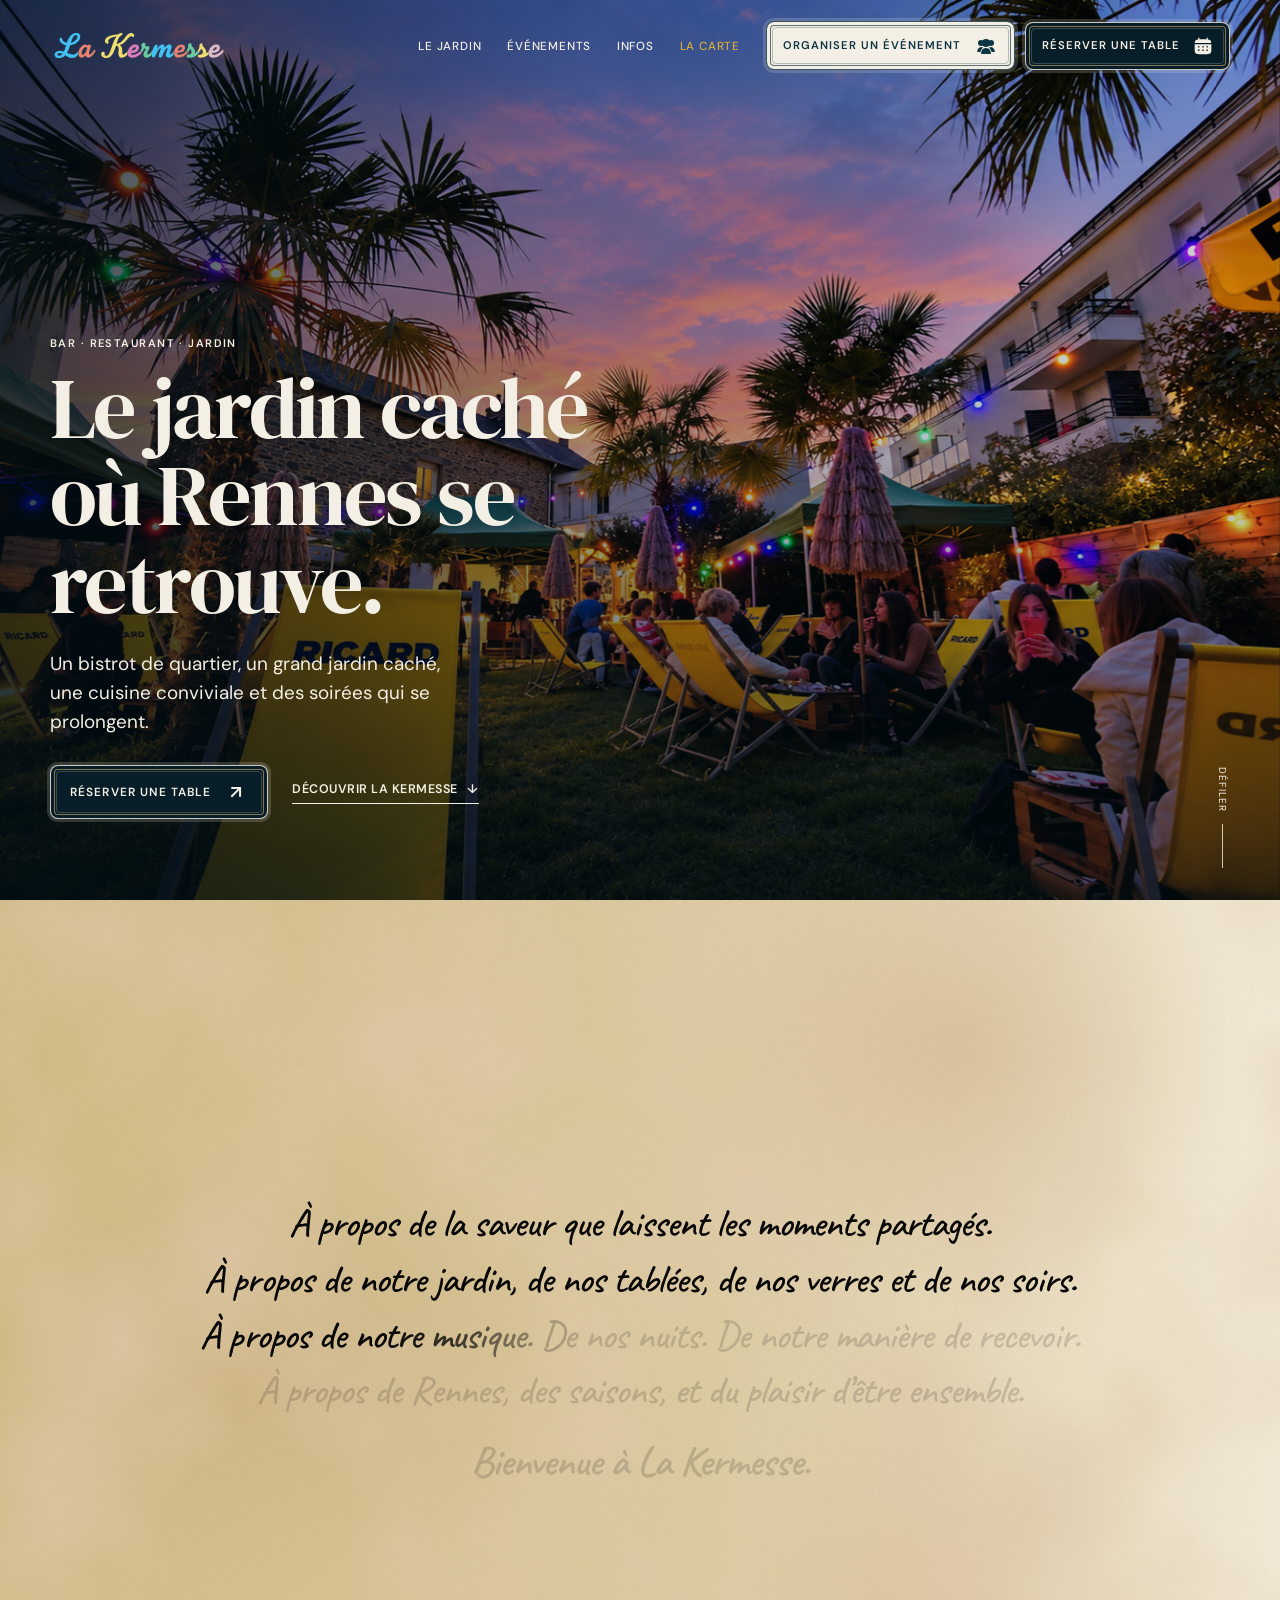
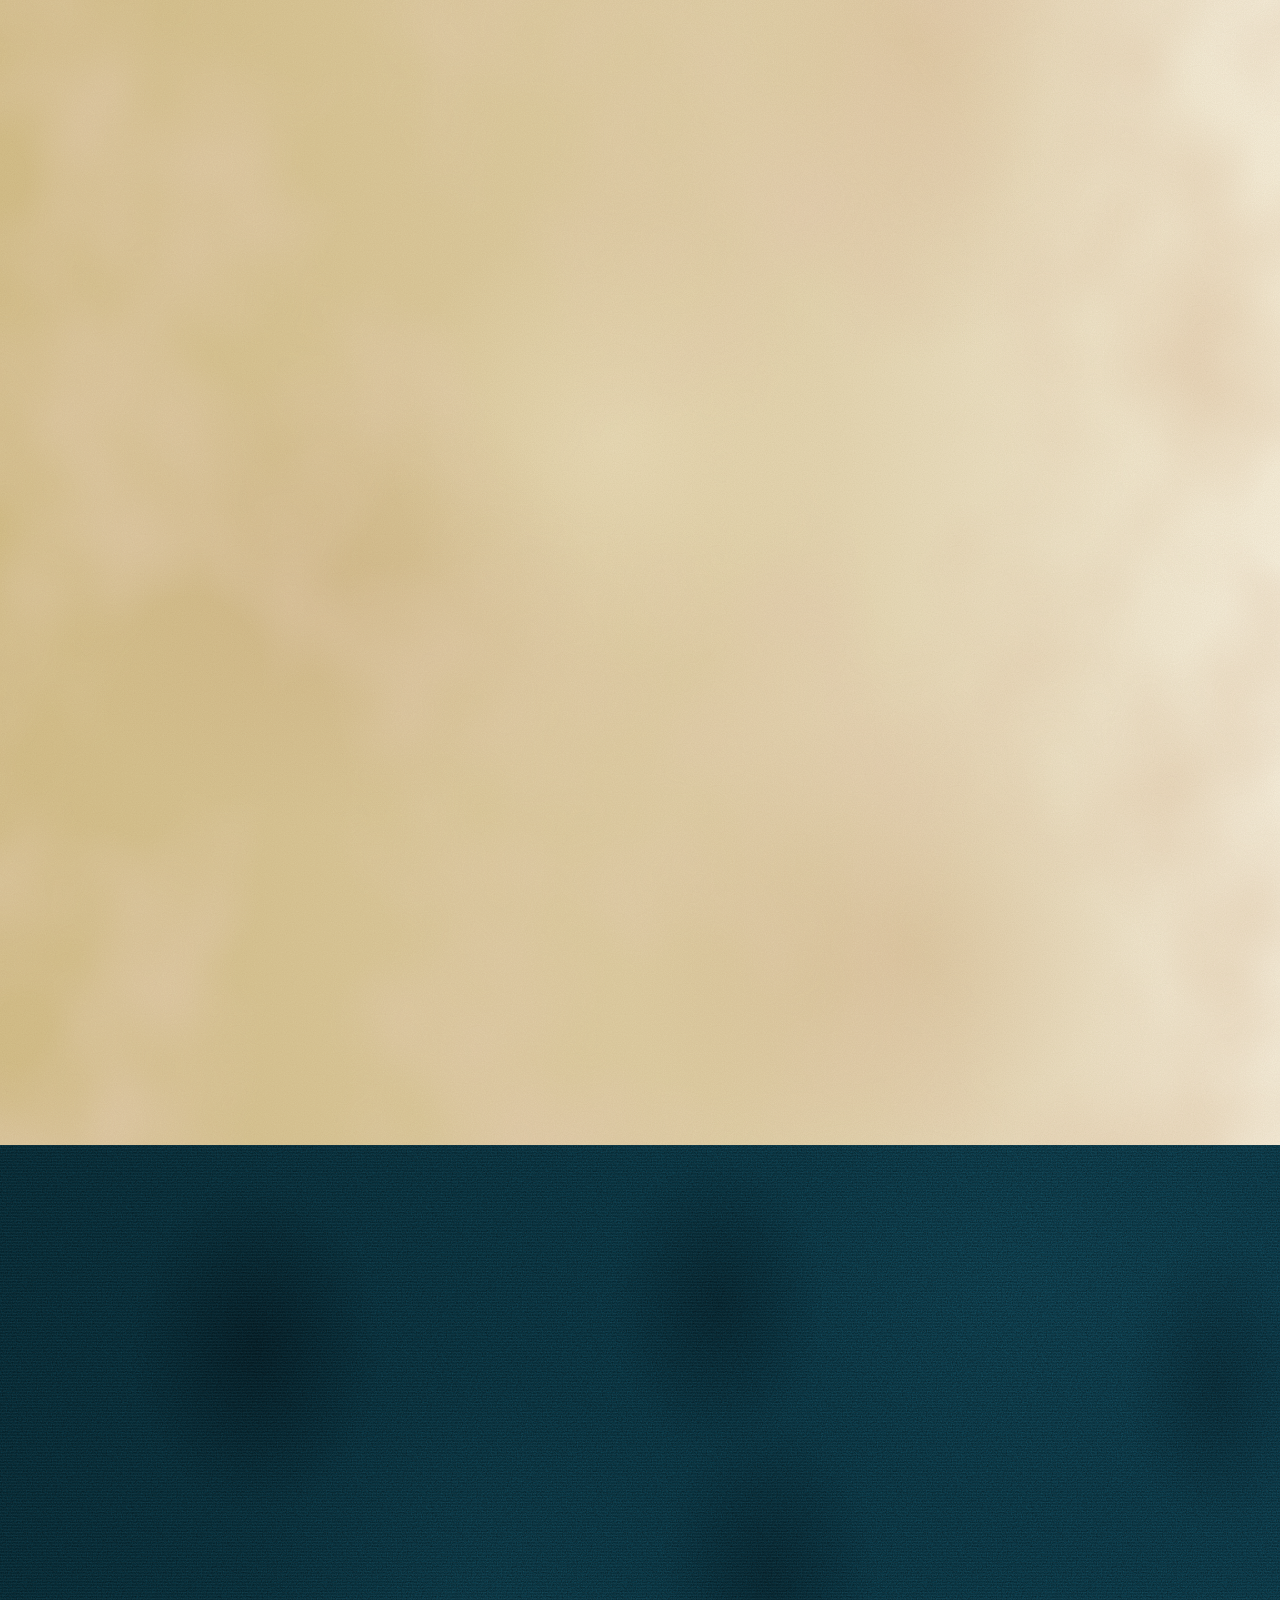
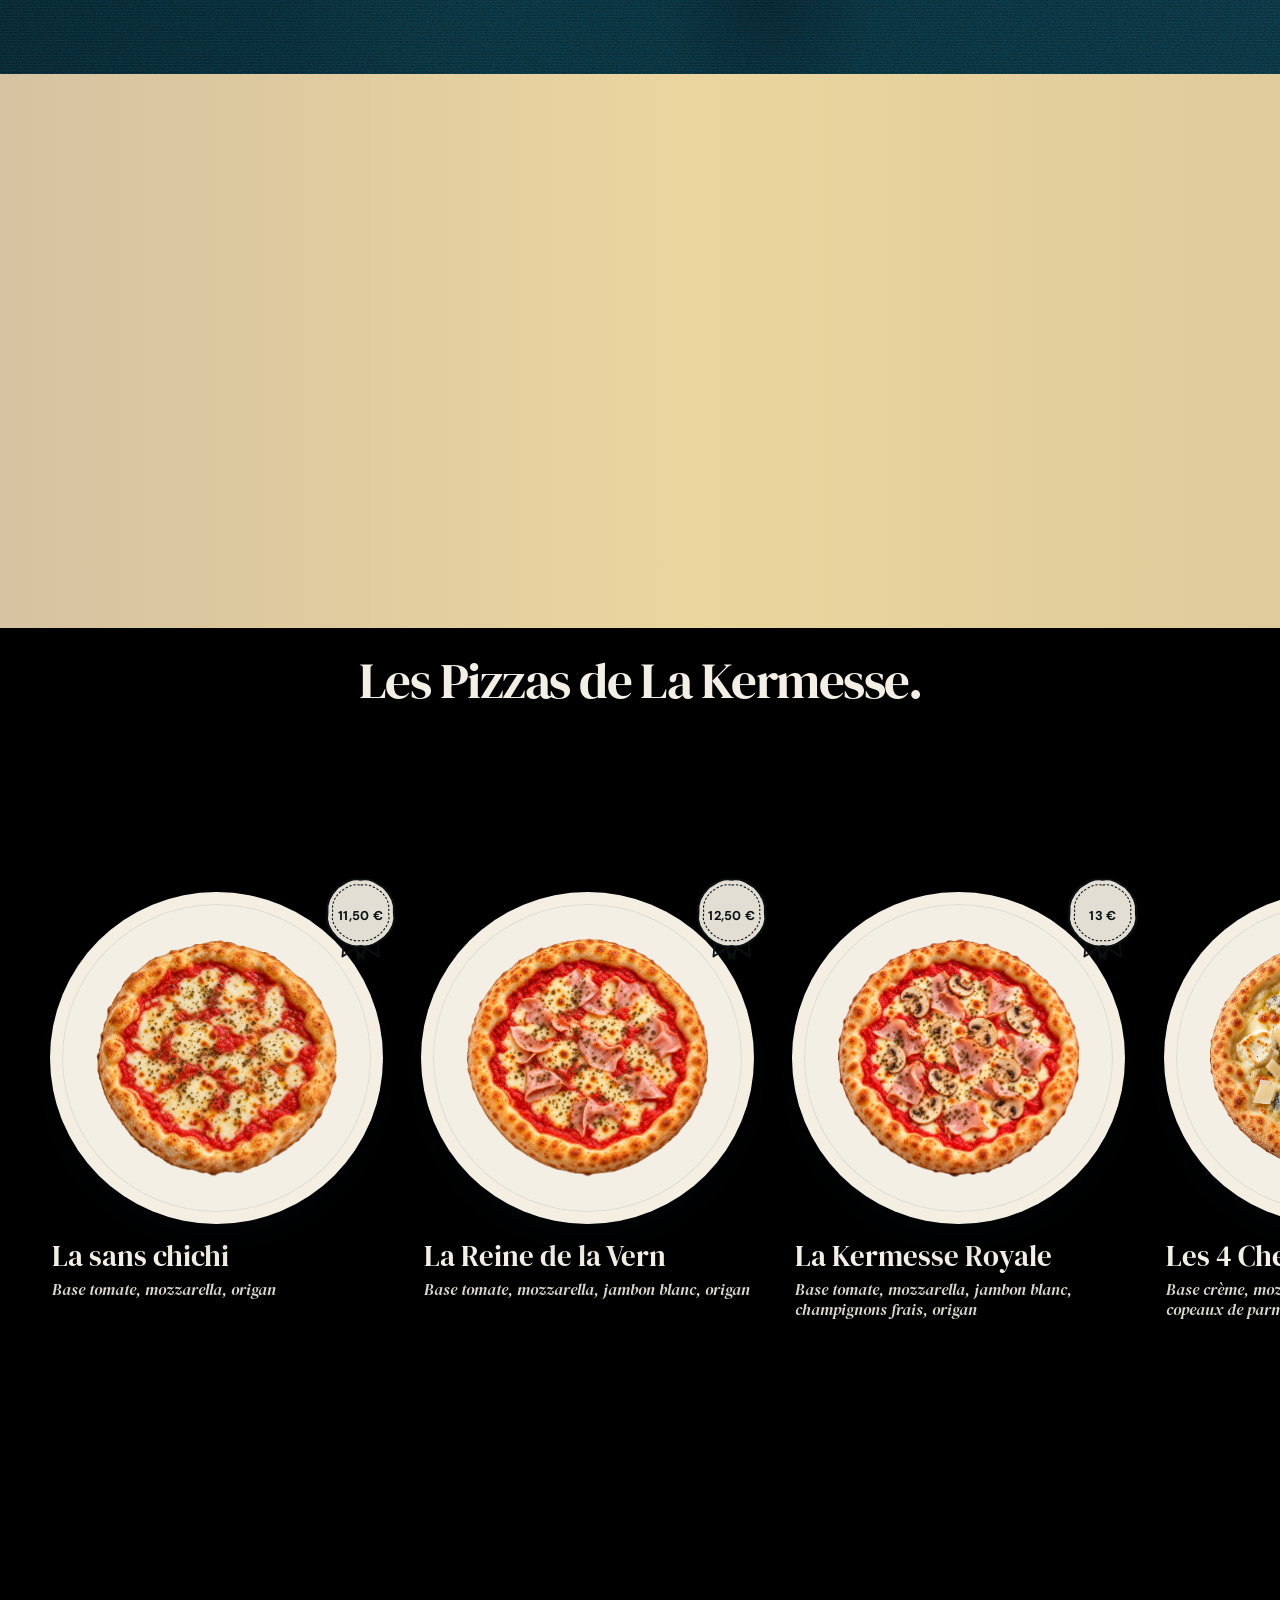
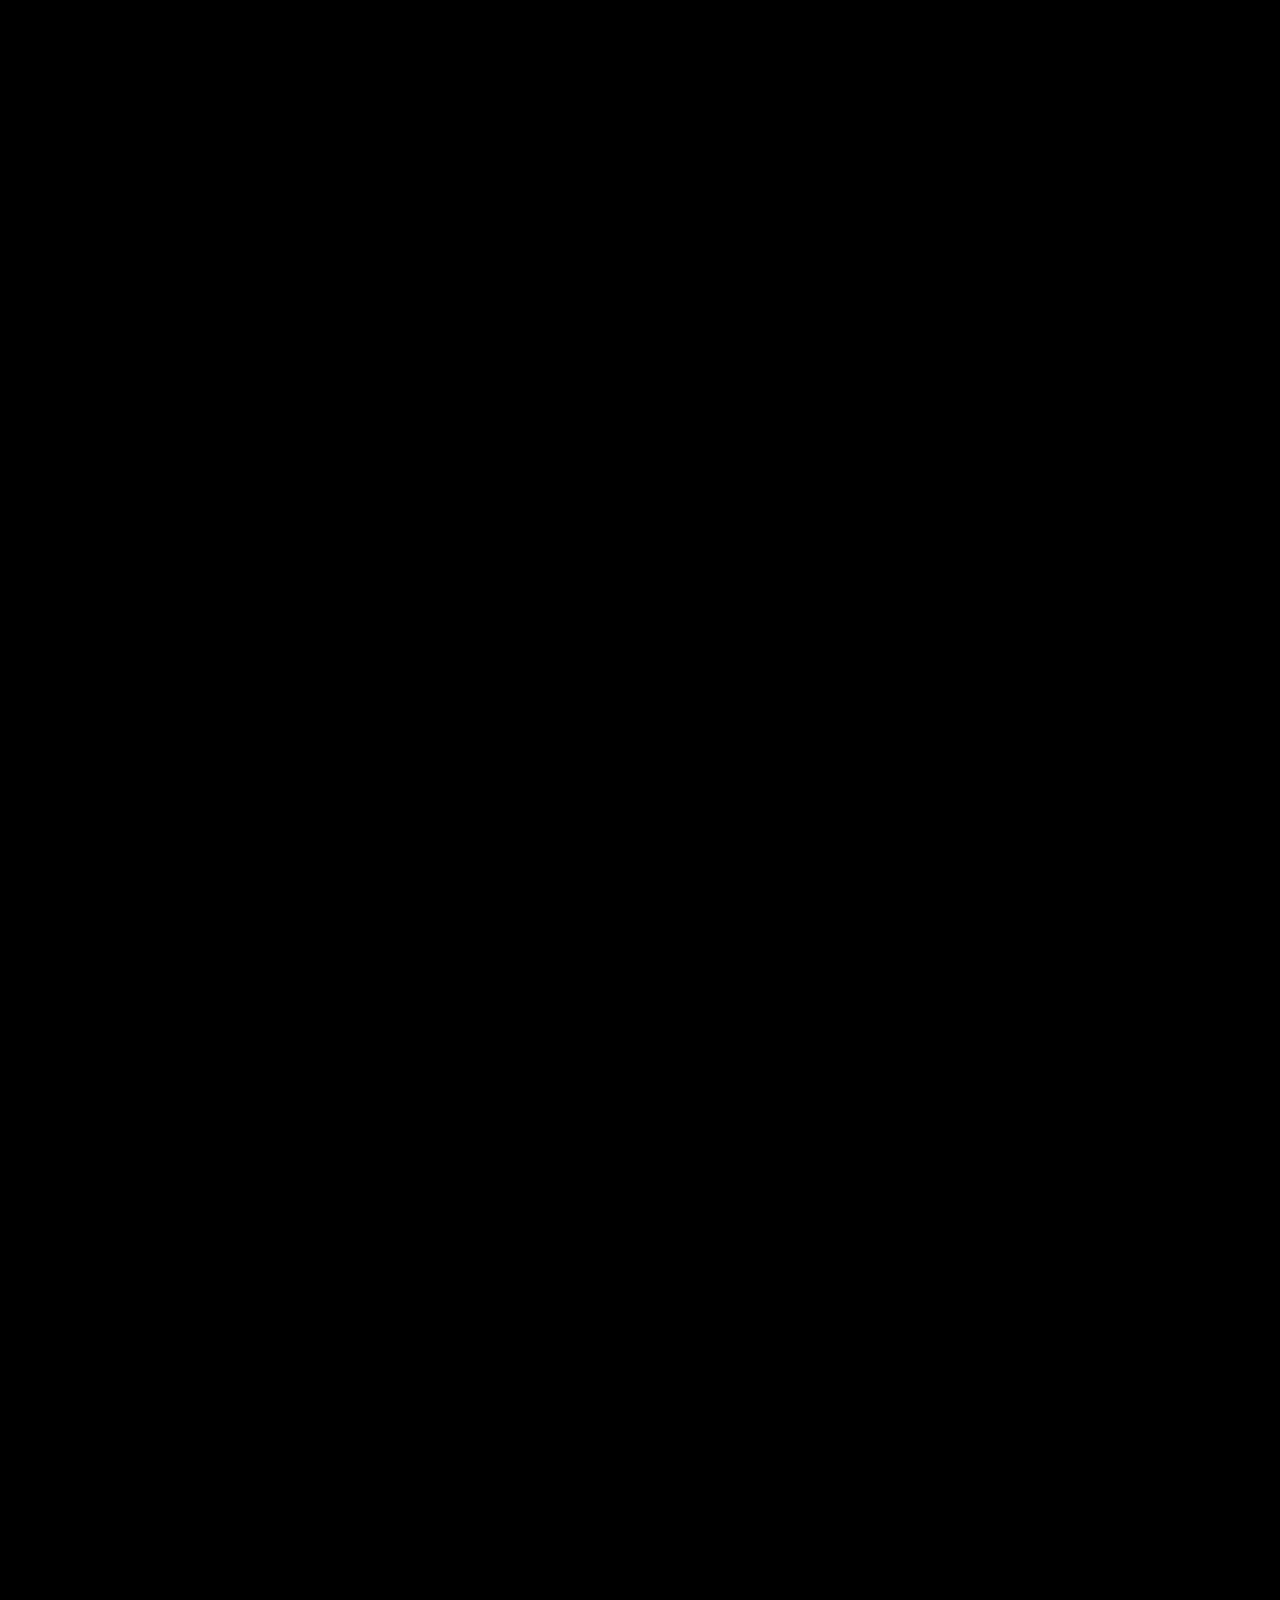
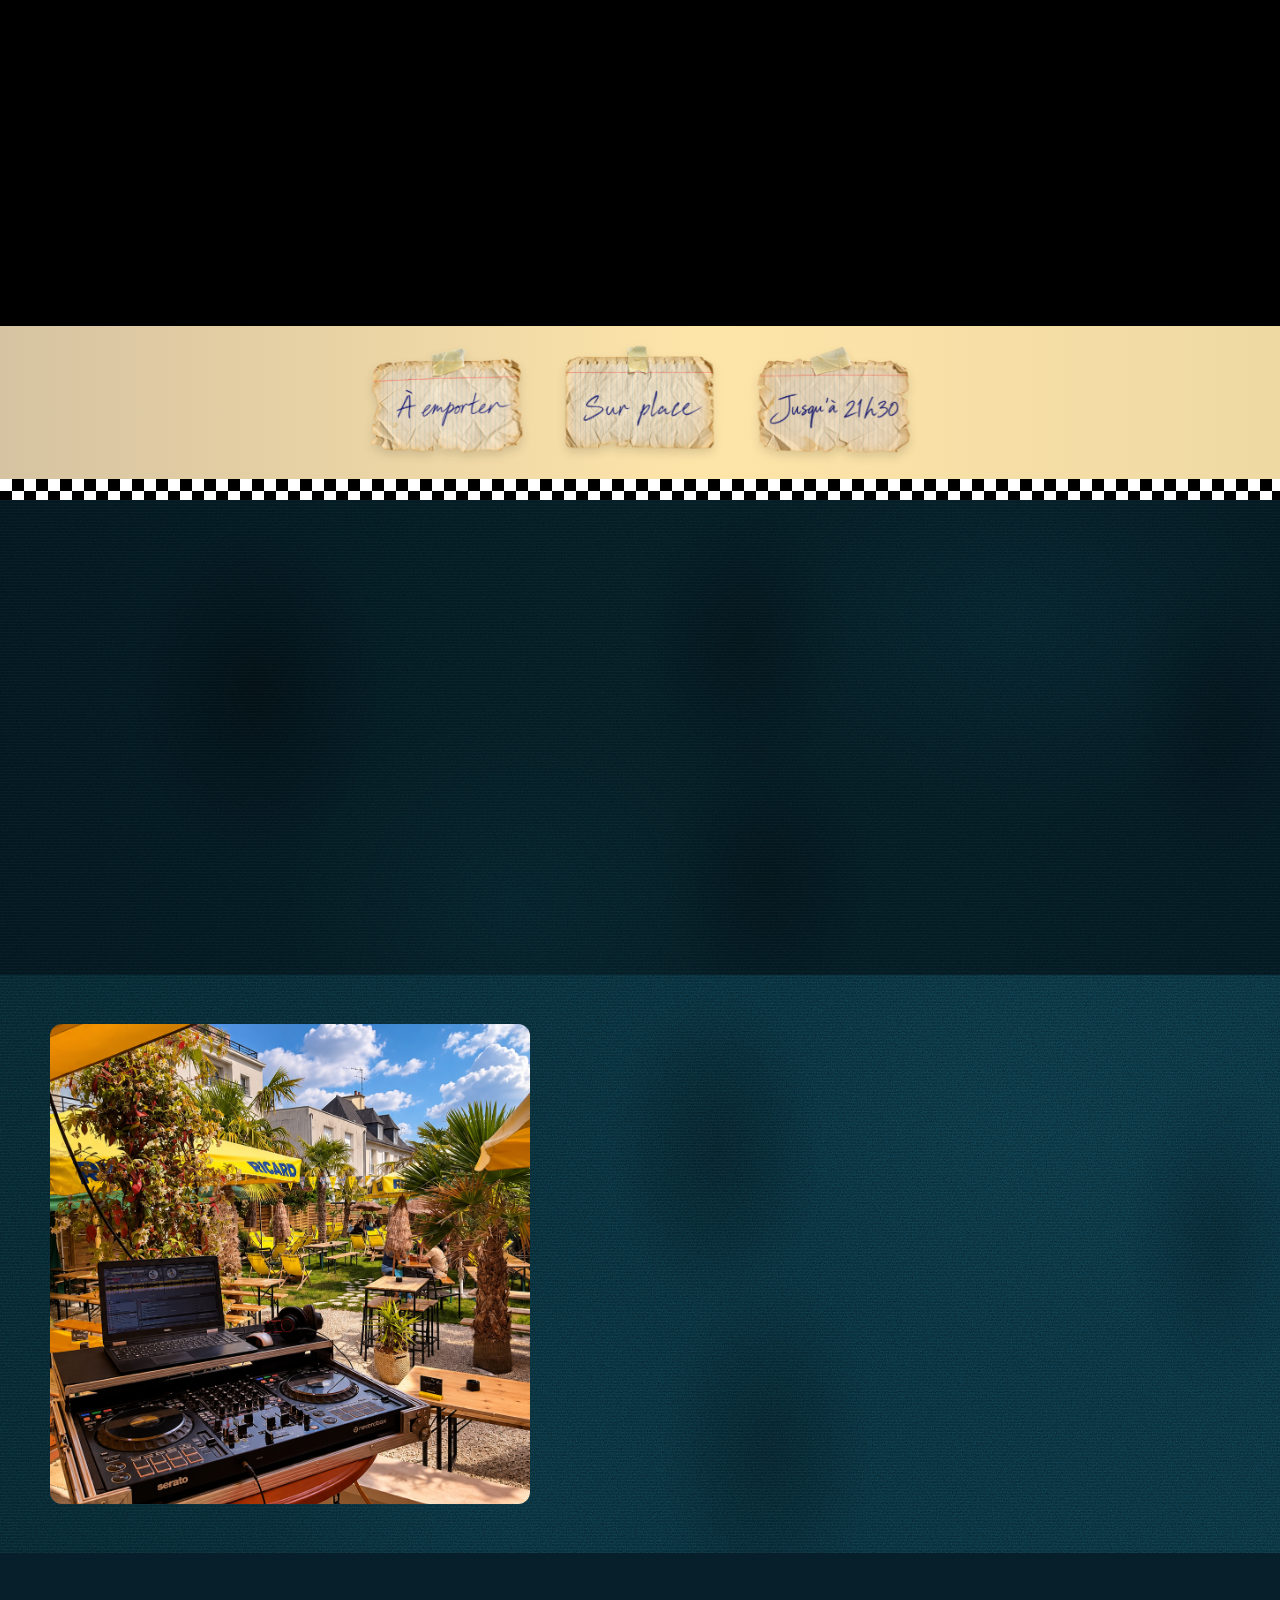
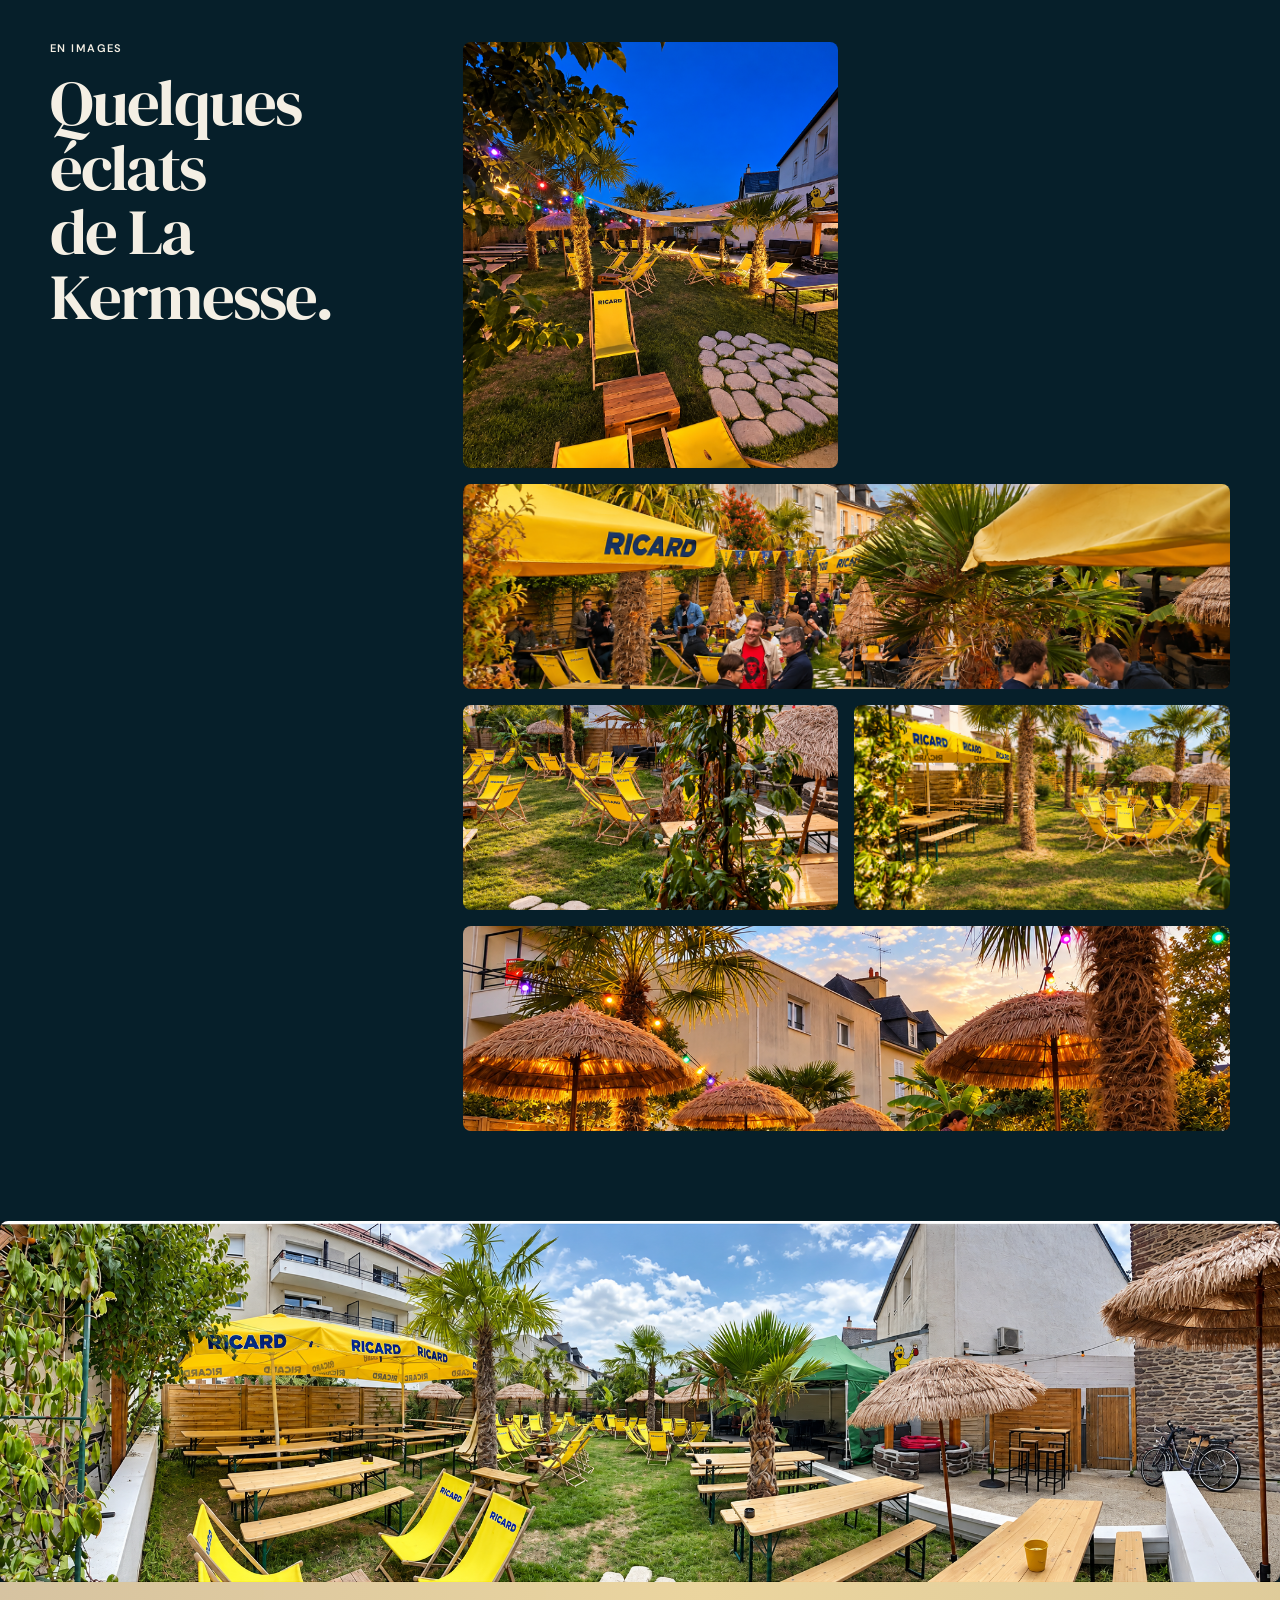
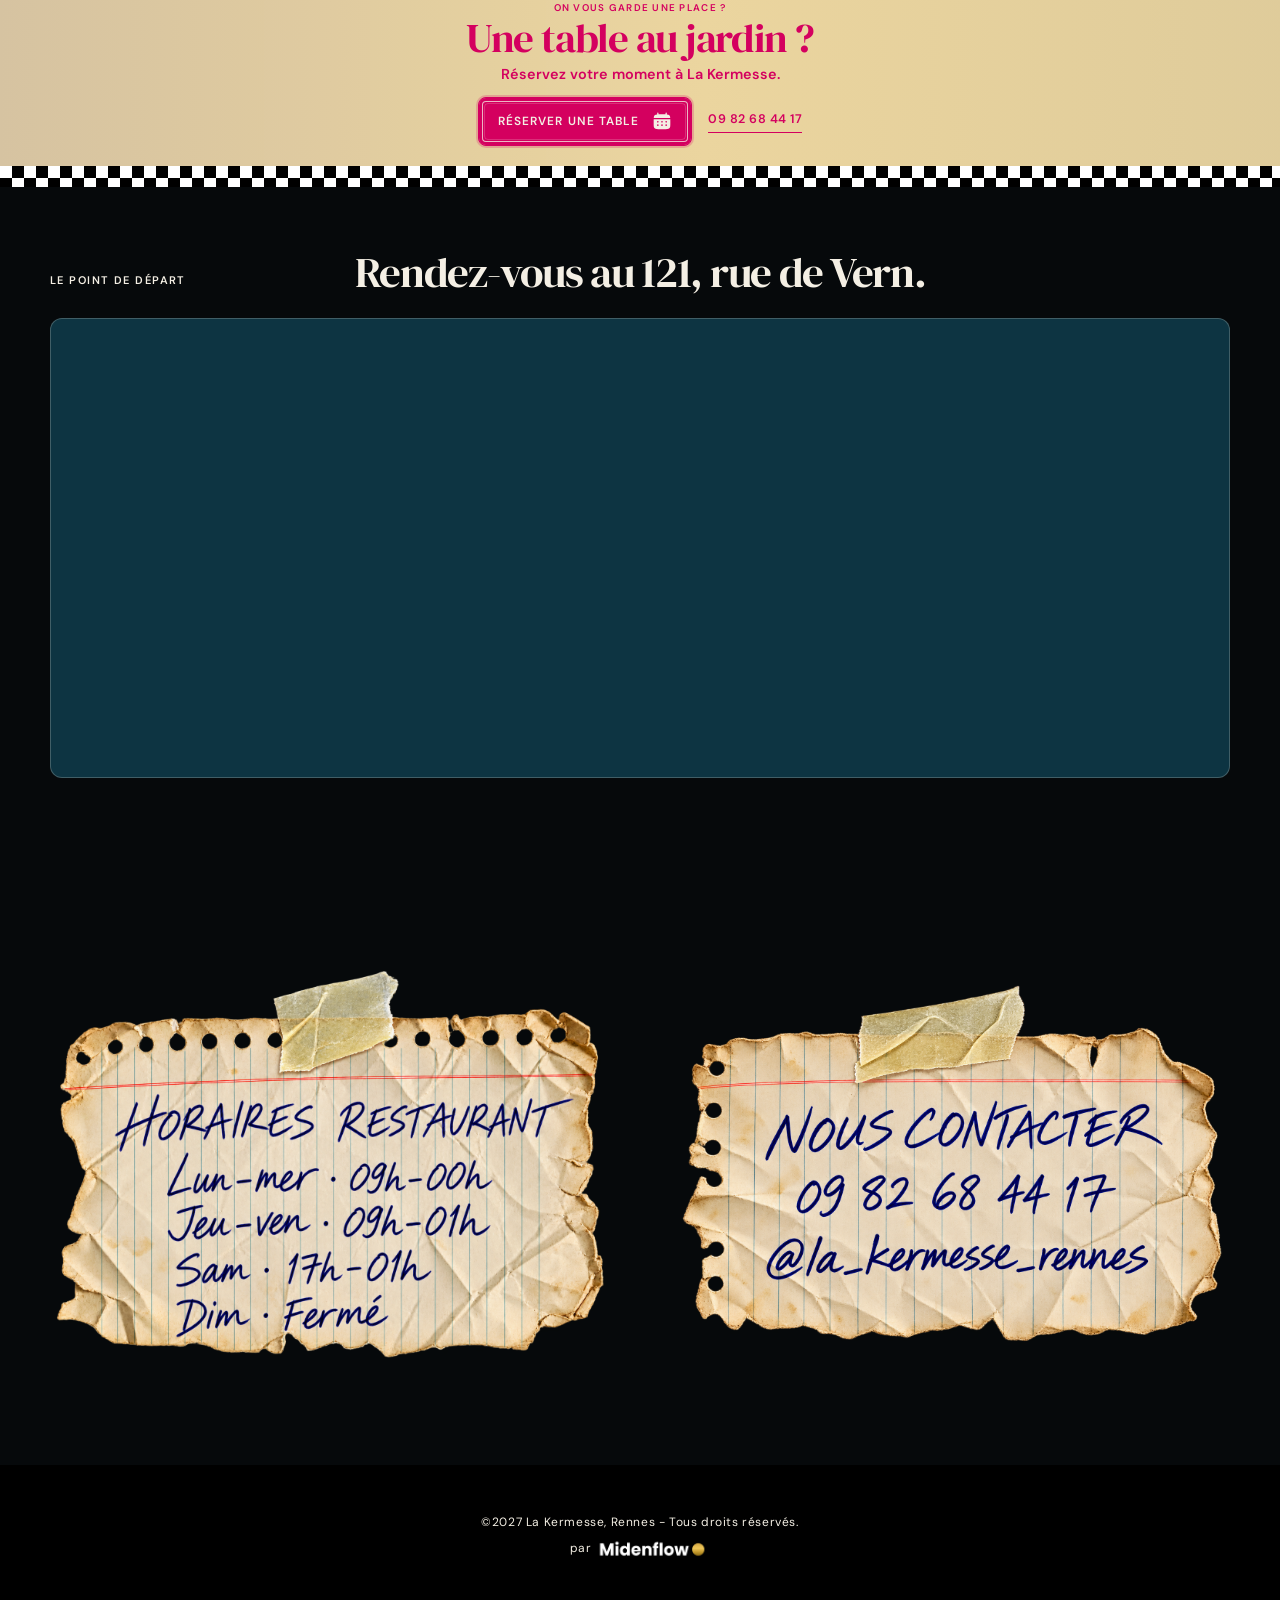
==== commit e3db1e0b: "feat: add handwritten contact and hours notes" ====
--- a/index.html
+++ b/index.html
@@ -56,7 +56,7 @@
 .button::after { content: ""; position: absolute; inset: 5px; border: 1px solid rgba(244, 239, 228, .2); border-radius: 4px; pointer-events: none; transition: inset .25s ease, border-color .25s ease; }
 .button:hover { background: #143f4e; color: var(--cream); box-shadow: inset 0 0 0 3px #143f4e, inset 0 0 0 4px var(--gold), 0 0 0 4px rgba(198, 165, 106, .36); transform: translateY(-2px); }
 .button:hover::after { inset: 3px; border-color: rgba(244, 239, 228, .55); }
-.button:focus-visible, .text-link:focus-visible, .info-link:focus-visible { outline: 2px solid var(--gold); outline-offset: 4px; }
+.button:focus-visible, .text-link:focus-visible { outline: 2px solid var(--gold); outline-offset: 4px; }
 .button--cream { background: var(--cream); color: var(--ink); box-shadow: inset 0 0 0 3px var(--cream), inset 0 0 0 4px var(--gold), 0 0 0 3px rgba(244, 239, 228, .18); }
 .button--cream:hover { background: #fffaf0; color: var(--ink); }
 .button--nav { min-height: 3rem; padding: .7rem 1rem; font-size: .7rem; }
@@ -393,21 +393,24 @@
 .reserve-band .text-link--light { color: var(--accent-pink); }
 .reserve-band__checker { position: relative; z-index: 1; height: clamp(1.15rem, 1.65vw, 1.6rem); background-color: #fff; background-image: conic-gradient(#000 25%, #fff 0 50%, #000 0 75%, #fff 0); background-position: 0 0; background-size: 24px 24px; animation: checker-drift-left 6.5s linear infinite; }
 
-.info { position: relative; overflow: hidden; display: grid; grid-template-columns: .85fr 1.7fr; gap: 5rem; background: #06090b; color: var(--cream); }
-.info__intro h2 { margin-bottom: 0; }
-.info__details { display: grid; grid-template-columns: repeat(3, 1fr); gap: 2rem; }
-.info h3 { margin-bottom: 1rem; color: var(--cream); font-family: var(--sans); font-size: .9rem; font-weight: 700; letter-spacing: .1em; text-transform: uppercase; }
-.info address { margin-bottom: 1rem; font-style: normal; }
-.info-link { display: block; margin-bottom: .7rem; font-size: .9rem; text-decoration: underline; text-decoration-thickness: 1px; text-underline-offset: 4px; }
-.info-link--icon { display: flex; align-items: center; gap: .55rem; min-height: 2.75rem; text-decoration: none; }
-.info-link--icon span { border-bottom: 1px solid currentColor; }
-.info-link--icon svg { width: 1rem; height: 1rem; flex: 0 0 1rem; fill: none; stroke: var(--gold); stroke-width: 1.7; }
-.hours h3 + p { margin-bottom: 1.45rem; }
-.hours p { margin: 0; font-size: .88rem; }
+.info { position: relative; overflow: hidden; background: #06090b; color: var(--cream); }
+.info__details { display: grid; grid-template-columns: repeat(2, minmax(0, 1fr)); align-items: center; gap: clamp(2rem, 5vw, 5rem); }
+.paper-note { width: 100%; margin: 0; justify-self: center; }
+.paper-note img { width: 100%; height: auto; }
+.paper-note--hours { max-width: 40rem; }
+.paper-note--contact { max-width: 43rem; }
+.contact-paper { position: relative; }
+.contact-hotspot { position: absolute; z-index: 1; display: block; border-radius: 1rem; cursor: pointer; outline: none; }
+.contact-hotspot::after { position: absolute; inset: -6%; border-radius: inherit; background: radial-gradient(ellipse at center, rgba(255, 246, 194, .3), rgba(255, 246, 194, 0) 72%); content: ""; opacity: 0; pointer-events: none; transition: opacity .2s ease; }
+.contact-hotspot--phone { top: 49%; left: 20%; width: 62%; height: 17%; }
+.contact-hotspot--instagram { top: 68%; left: 15%; width: 72%; height: 16%; }
+.contact-hotspot:focus-visible { box-shadow: 0 0 0 2px rgba(244, 239, 228, .9), 0 0 1.1rem rgba(198, 165, 106, .5); }
+.contact-hotspot:focus-visible::after { opacity: .6; }
+@media (hover: hover) and (pointer: fine) { .contact-hotspot:hover::after { opacity: .55; } }
 .map-section { position: relative; overflow: hidden; padding-top: 0; padding-bottom: clamp(4.5rem, 7vw, 6.5rem); background: #06090b; color: var(--cream); }
-.map-section__head { display: flex; align-items: end; justify-content: space-between; margin-bottom: 1.5rem; }
-.map-section__head .eyebrow { margin-bottom: .4rem; }
-.map-section__head h2 { margin: 0; font-size: clamp(2.3rem, 4vw, 4rem); }
+.map-section__head { display: grid; grid-template-columns: 1fr auto 1fr; align-items: end; margin-bottom: 1.5rem; }
+.map-section__head .eyebrow { grid-column: 1; margin-bottom: .4rem; }
+.map-section__head h2 { grid-column: 2; margin: 0; font-size: clamp(1.15rem, 3.35vw, 4rem); white-space: nowrap; }
 .map-frame { height: 460px; overflow: hidden; border: 1px solid rgba(244, 239, 228, .22); border-radius: var(--radius-md); background: var(--petrol); }
 .map-frame iframe { width: 100%; height: 100%; border: 0; filter: saturate(.75) contrast(.95); }
 
@@ -624,11 +627,12 @@
   .reserve-band__checker { height: 1.05rem; background-size: 18px 18px; animation-name: checker-drift-left-mobile; }
 
   .info { display: block; }
-  .info__intro { margin-bottom: 2.7rem; }
   .info__details { grid-template-columns: 1fr; gap: 2rem; }
-  .info h3 { font-size: .86rem; }
+  .paper-note--hours { max-width: 31rem; }
+  .paper-note--contact { max-width: 32rem; }
   .map-section { padding-top: 0; padding-bottom: 4rem; }
-  .map-section__head { display: block; }
+  .map-section__head { display: block; text-align: center; }
+  .map-section__head .eyebrow { text-align: left; }
   .map-frame { height: 340px; }
 
   .site-footer .wrap { display: flex; flex-direction: column; align-items: center; text-align: center; }
@@ -799,11 +803,10 @@
 	<svg xmlns="http://www.w3.org/2000/svg" width="20" height="20" viewBox="0 0 24 24"><g fill="currentColor"><path d="M7.75 2.5C7.75 2.08579 7.41421 1.75 7 1.75C6.58579 1.75 6.25 2.08579 6.25 2.5V4.07926C4.81067 4.19451 3.86577 4.47737 3.17157 5.17157C2.47737 5.86577 2.19451 6.81067 2.07926 8.25H21.9207C21.8055 6.81067 21.5226 5.86577 20.8284 5.17157C20.1342 4.47737 19.1893 4.19451 17.75 4.07926V2.5C17.75 2.08579 17.4142 1.75 17 1.75C16.5858 1.75 16.25 2.08579 16.25 2.5V4.0129C15.5847 4 14.839 4 14 4H10C9.16097 4 8.41527 4 7.75 4.0129V2.5Z"/><path fill-rule="evenodd" d="M2 12C2 11.161 2 10.4153 2.0129 9.75H21.9871C22 10.4153 22 11.161 22 12V14C22 17.7712 22 19.6569 20.8284 20.8284C19.6569 22 17.7712 22 14 22H10C6.22876 22 4.34315 22 3.17157 20.8284C2 19.6569 2 17.7712 2 14V12ZM17 14C17.5523 14 18 13.5523 18 13C18 12.4477 17.5523 12 17 12C16.4477 12 16 12.4477 16 13C16 13.5523 16.4477 14 17 14ZM17 18C17.5523 18 18 17.5523 18 17C18 16.4477 17.5523 16 17 16C16.4477 16 16 16.4477 16 17C16 17.5523 16.4477 18 17 18ZM13 13C13 13.5523 12.5523 14 12 14C11.4477 14 11 13.5523 11 13C11 12.4477 11.4477 12 12 12C12.5523 12 13 12.4477 13 13ZM13 17C13 17.5523 12.5523 18 12 18C11.4477 18 11 17.5523 11 17C11 16.4477 11.4477 16 12 16C12.5523 16 13 16.4477 13 17ZM7 14C7.55228 14 8 13.5523 8 13C8 12.4477 7.55228 12 7 12C6.44772 12 6 12.4477 6 13C6 13.5523 6.44772 14 7 14ZM7 18C7.55228 18 8 17.5523 8 17C8 16.4477 7.55228 16 7 16C6.44772 16 6 16.4477 6 17C6 17.5523 6.44772 18 7 18Z" clip-rule="evenodd"/></g></svg>
 	</a><a class="text-link text-link--light" href="tel:+33982684417">09 82 68 44 17</a></div></div><div class="reserve-band__checker" aria-hidden="true"></div></section>
 
-    <section class="map-section wrap reveal" style="padding-top:5%;" aria-labelledby="map-title"><div class="map-section__head"><p class="eyebrow">Le point de départ</p><h2 id="map-title">121, rue de Vern.</h2></div><div class="map-frame"><iframe title="Carte interactive : La Kermesse, 121 Rue de Vern, Rennes" src="https://www.google.com/maps?q=121+Rue+de+Vern,+35200+Rennes,+France&amp;z=15&amp;output=embed" loading="lazy" referrerpolicy="no-referrer-when-downgrade" allowfullscreen></iframe></div></section>
-
-    <section id="infos" class="info section wrap" aria-labelledby="info-title">
-      <div class="info__intro reveal"><p class="eyebrow">Venir à La Kermesse</p><h2 id="info-title">On se retrouve<br>rue de Vern.</h2></div>
-      <div class="info__details reveal"><div><h3>Nous trouver</h3><address>121 Rue de Vern<br>35200 Rennes</address><a class="text-link" href="https://www.google.com/maps/search/?api=1&query=121+Rue+de+Vern,+35200+Rennes,+France" target="_blank" rel="noopener">Ouvrir dans Google Maps <svg xmlns="http://www.w3.org/2000/svg" width="24" height="24" viewBox="0 0 24 24"><path fill="none" stroke="currentColor" stroke-linecap="square" stroke-width="2" d="M8.272 8h7.778v7.778m-.88-6.899l-7.146 7.147"/></svg></a></div><div><h3>Nous contacter</h3><a class="info-link info-link--icon" href="tel:+33982684417"><svg viewBox="0 0 24 24" aria-hidden="true" focusable="false"><path d="M7.1 2.8 4.8 5.1c-.8.8-.8 2.2-.1 3.1 3.2 4.5 6.9 8.2 11.4 11.4.9.7 2.3.7 3.1-.1l2.3-2.3-3.4-3.4-2.2 1.6c-1.8-1.1-3.3-2.6-4.4-4.4l1.6-2.2-3.5-4z"/></svg><span>09 82 68 44 17</span></a><a class="info-link info-link--icon" href="https://www.instagram.com/la_kermesse_rennes/?hl=fr" target="_blank" rel="noopener"><svg viewBox="0 0 24 24" aria-hidden="true" focusable="false"><rect x="3" y="3" width="18" height="18" rx="5"/><circle cx="12" cy="12" r="4"/><circle cx="17.4" cy="6.6" r="1"/></svg><span>@la_kermesse_rennes <svg xmlns="http://www.w3.org/2000/svg" width="24" height="24" viewBox="0 0 24 24"><path fill="none" stroke="currentColor" stroke-linecap="square" stroke-width="2" d="M8.272 8h7.778v7.778m-.88-6.899l-7.146 7.147"/></svg></span></a></div><div class="hours"><h3>Horaires restaurant</h3><p>Lun–mer · 09h–00h<br>Jeu–ven · 09h–01h<br>Sam · 17h–01h<br>Dim · Fermé</p><h3>Service cuisine</h3><p>Lun–mer · 12h–13h30 &amp; 18h30–21h30<br>Jeu–ven · 12h–13h30 &amp; 18h30–22h30<br>Sam · 18h30–22h30<br>Dim · Fermé</p></div></div>
+    <section class="map-section wrap reveal" style="padding-top:5%;" aria-labelledby="map-title"><div class="map-section__head"><p class="eyebrow">Le point de départ</p><h2 id="map-title">Rendez-vous au 121, rue de Vern.</h2></div><div class="map-frame"><iframe title="Carte interactive : La Kermesse, 121 Rue de Vern, Rennes" src="https://www.google.com/maps?q=121+Rue+de+Vern,+35200+Rennes,+France&amp;z=15&amp;output=embed" loading="lazy" referrerpolicy="no-referrer-when-downgrade" allowfullscreen></iframe></div></section>
+
+    <section id="infos" class="info section wrap" aria-label="Informations pratiques">
+      <div class="info__details reveal"><div class="paper-note paper-note--hours"><img src="assets/images/horaires-restaurant-paper.png" alt="Horaires restaurant : lundi à mercredi, 09h à 00h ; jeudi à vendredi, 09h à 01h ; samedi, 17h à 01h ; dimanche, fermé."></div><div class="paper-note paper-note--contact contact-paper"><img src="assets/images/contact-paper.png" alt="Nous contacter : 09 82 68 44 17 et Instagram @la_kermesse_rennes."><a class="contact-hotspot contact-hotspot--phone" href="tel:+33982684417" aria-label="Appeler La Kermesse au 09 82 68 44 17"></a><a class="contact-hotspot contact-hotspot--instagram" href="https://www.instagram.com/la_kermesse_rennes/" target="_blank" rel="noopener" aria-label="Ouvrir Instagram de La Kermesse"></a></div></div>
     </section>
 
   </main>
